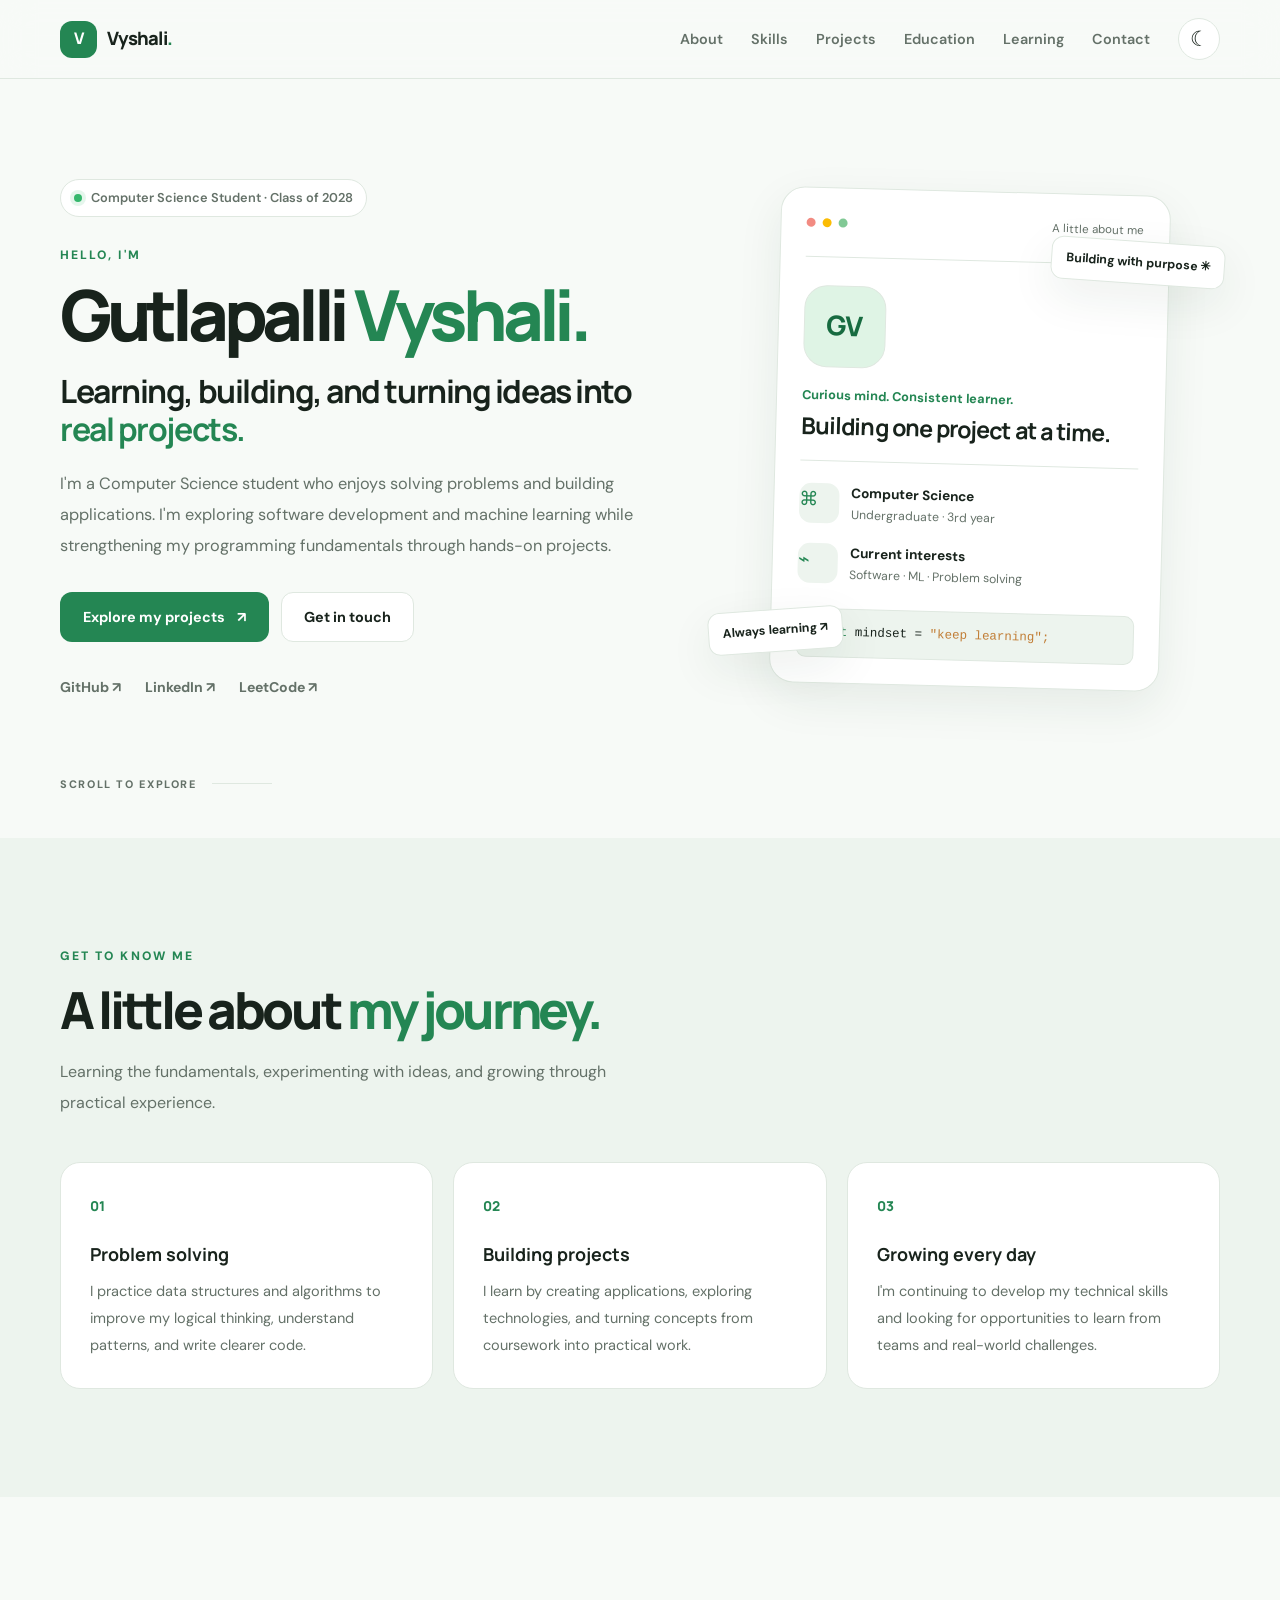
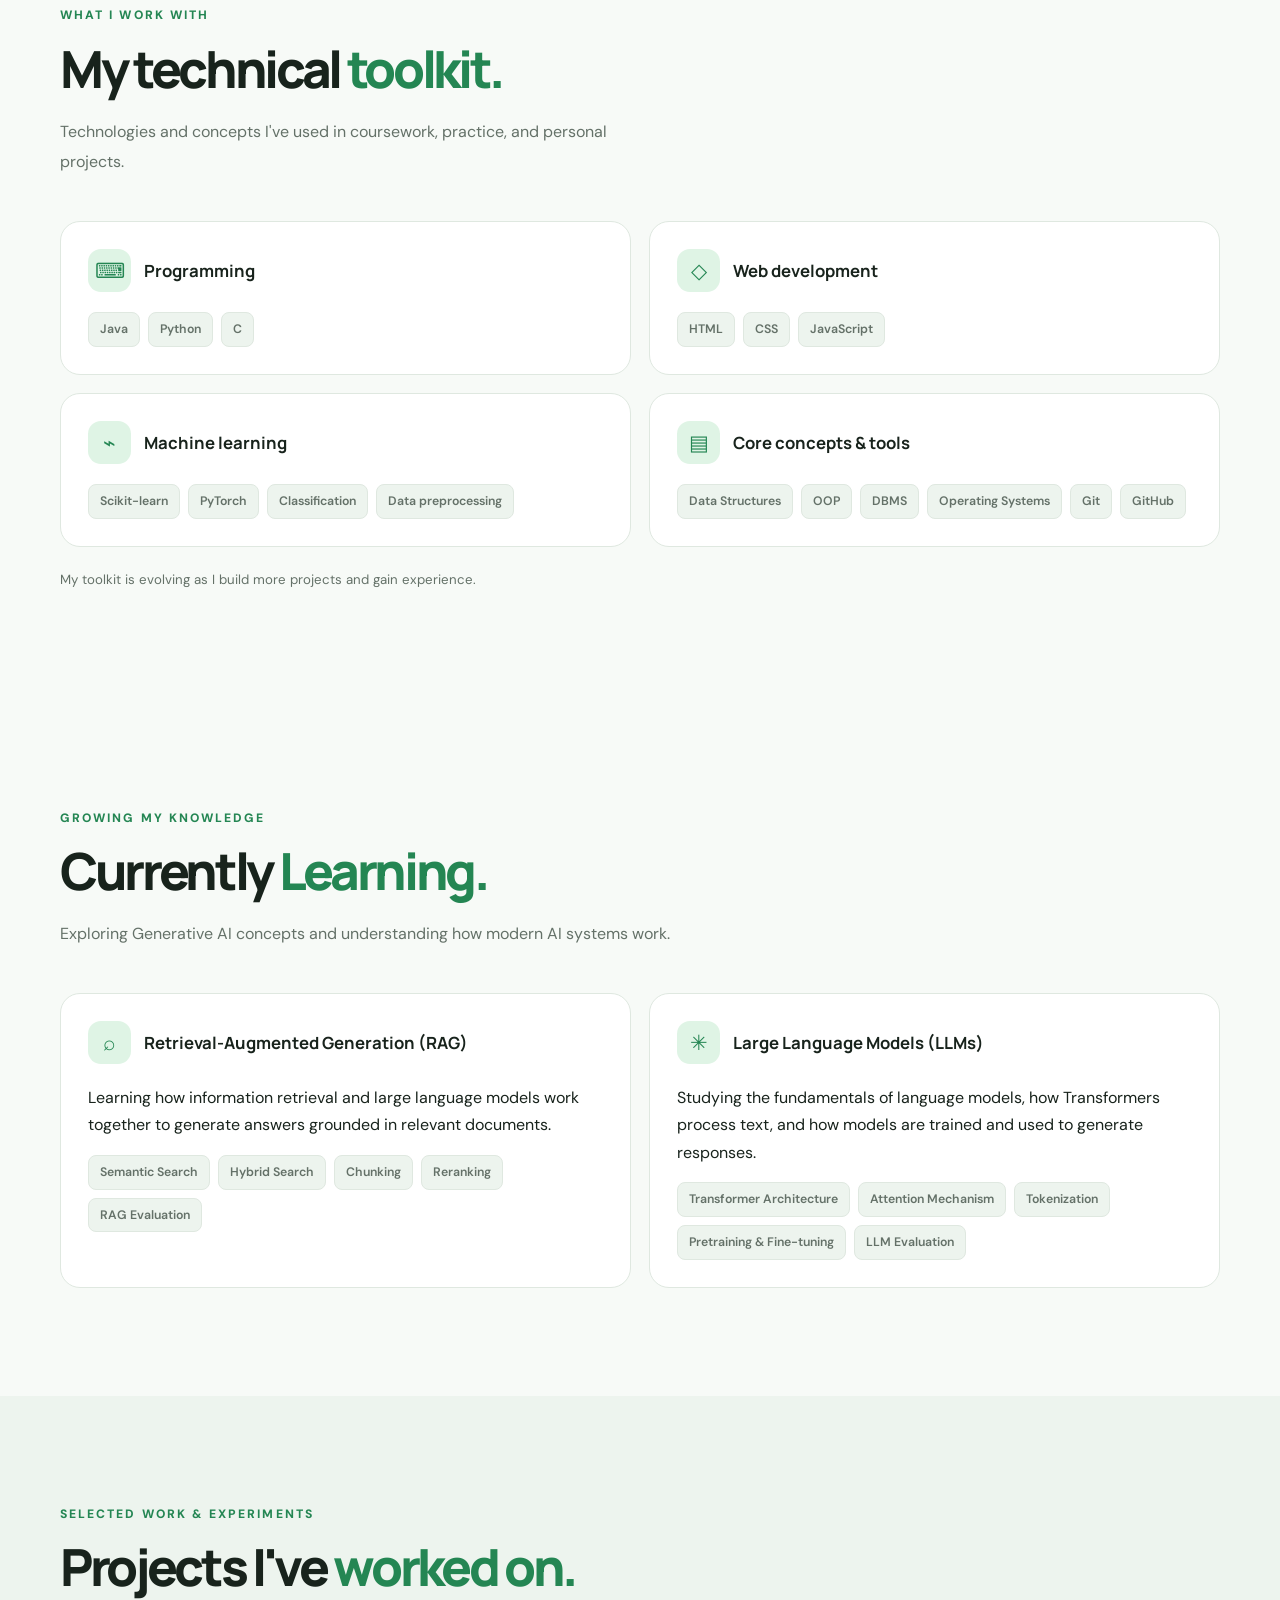
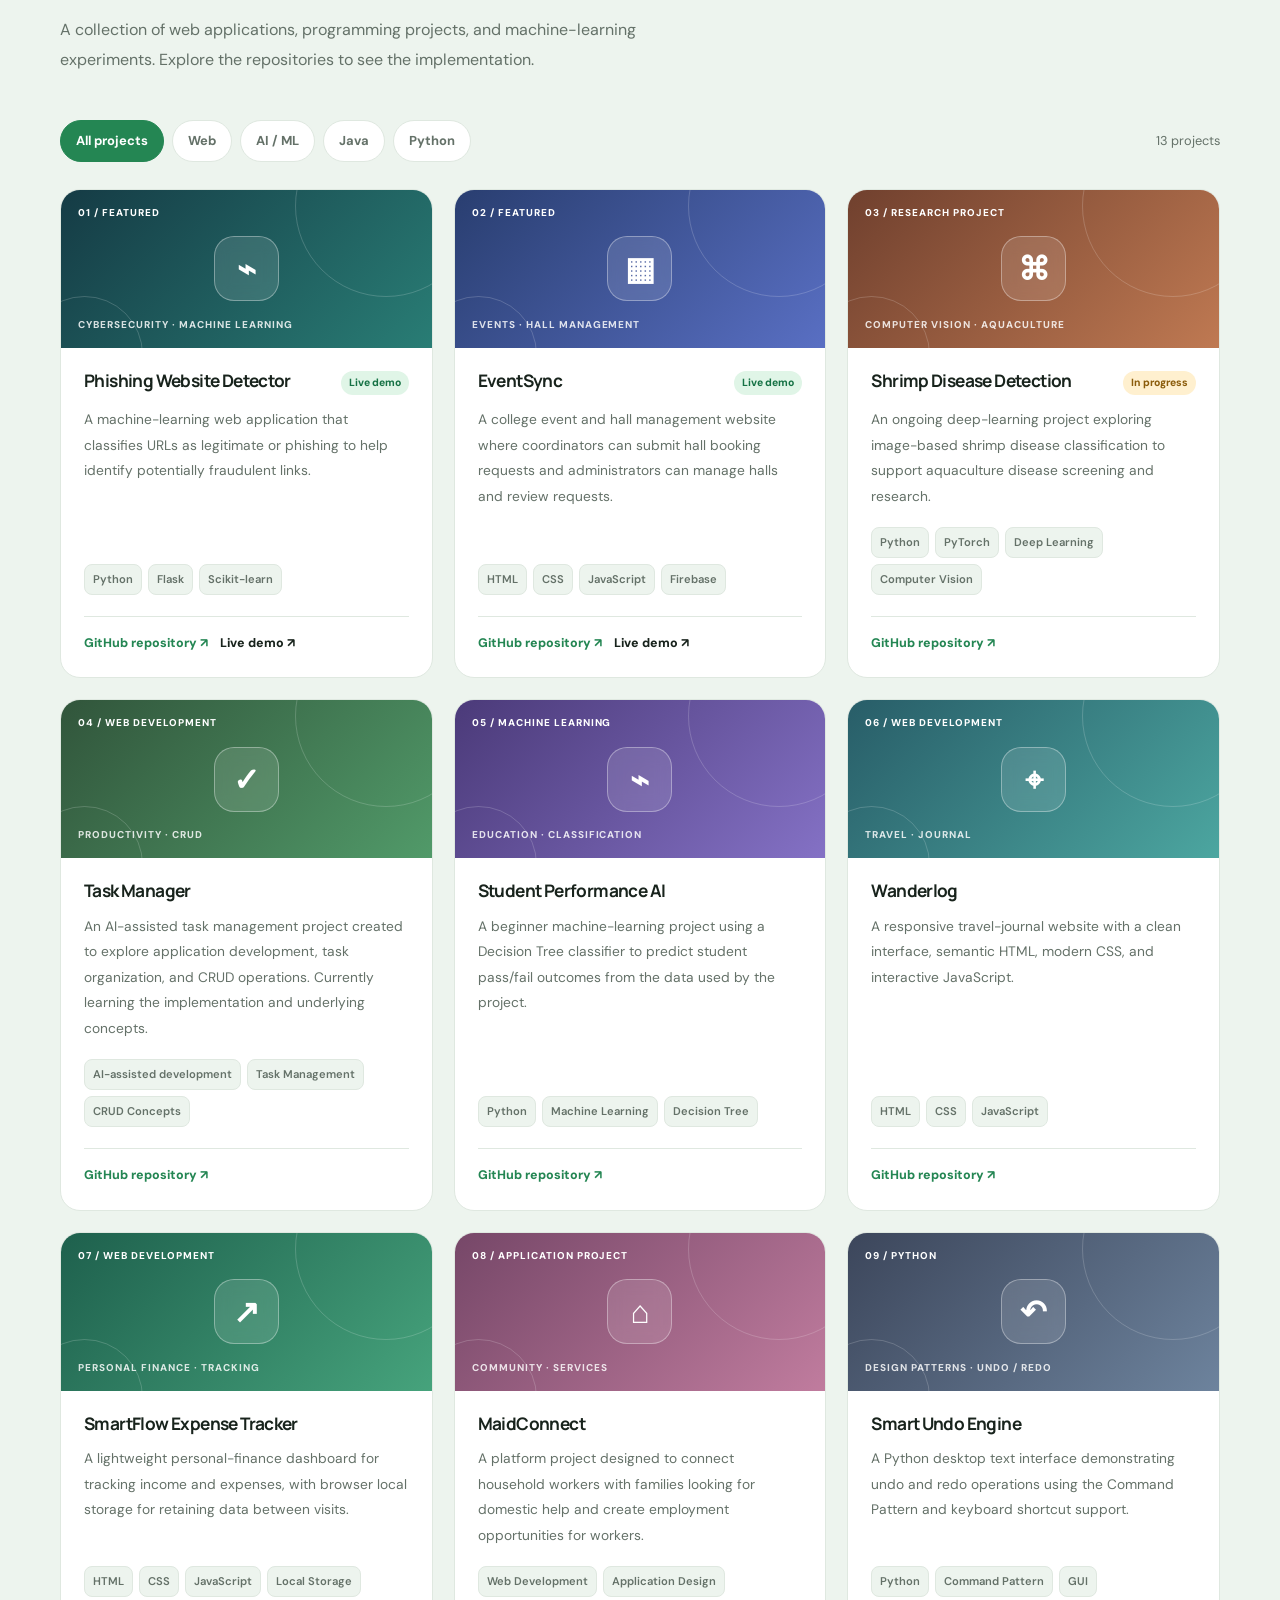
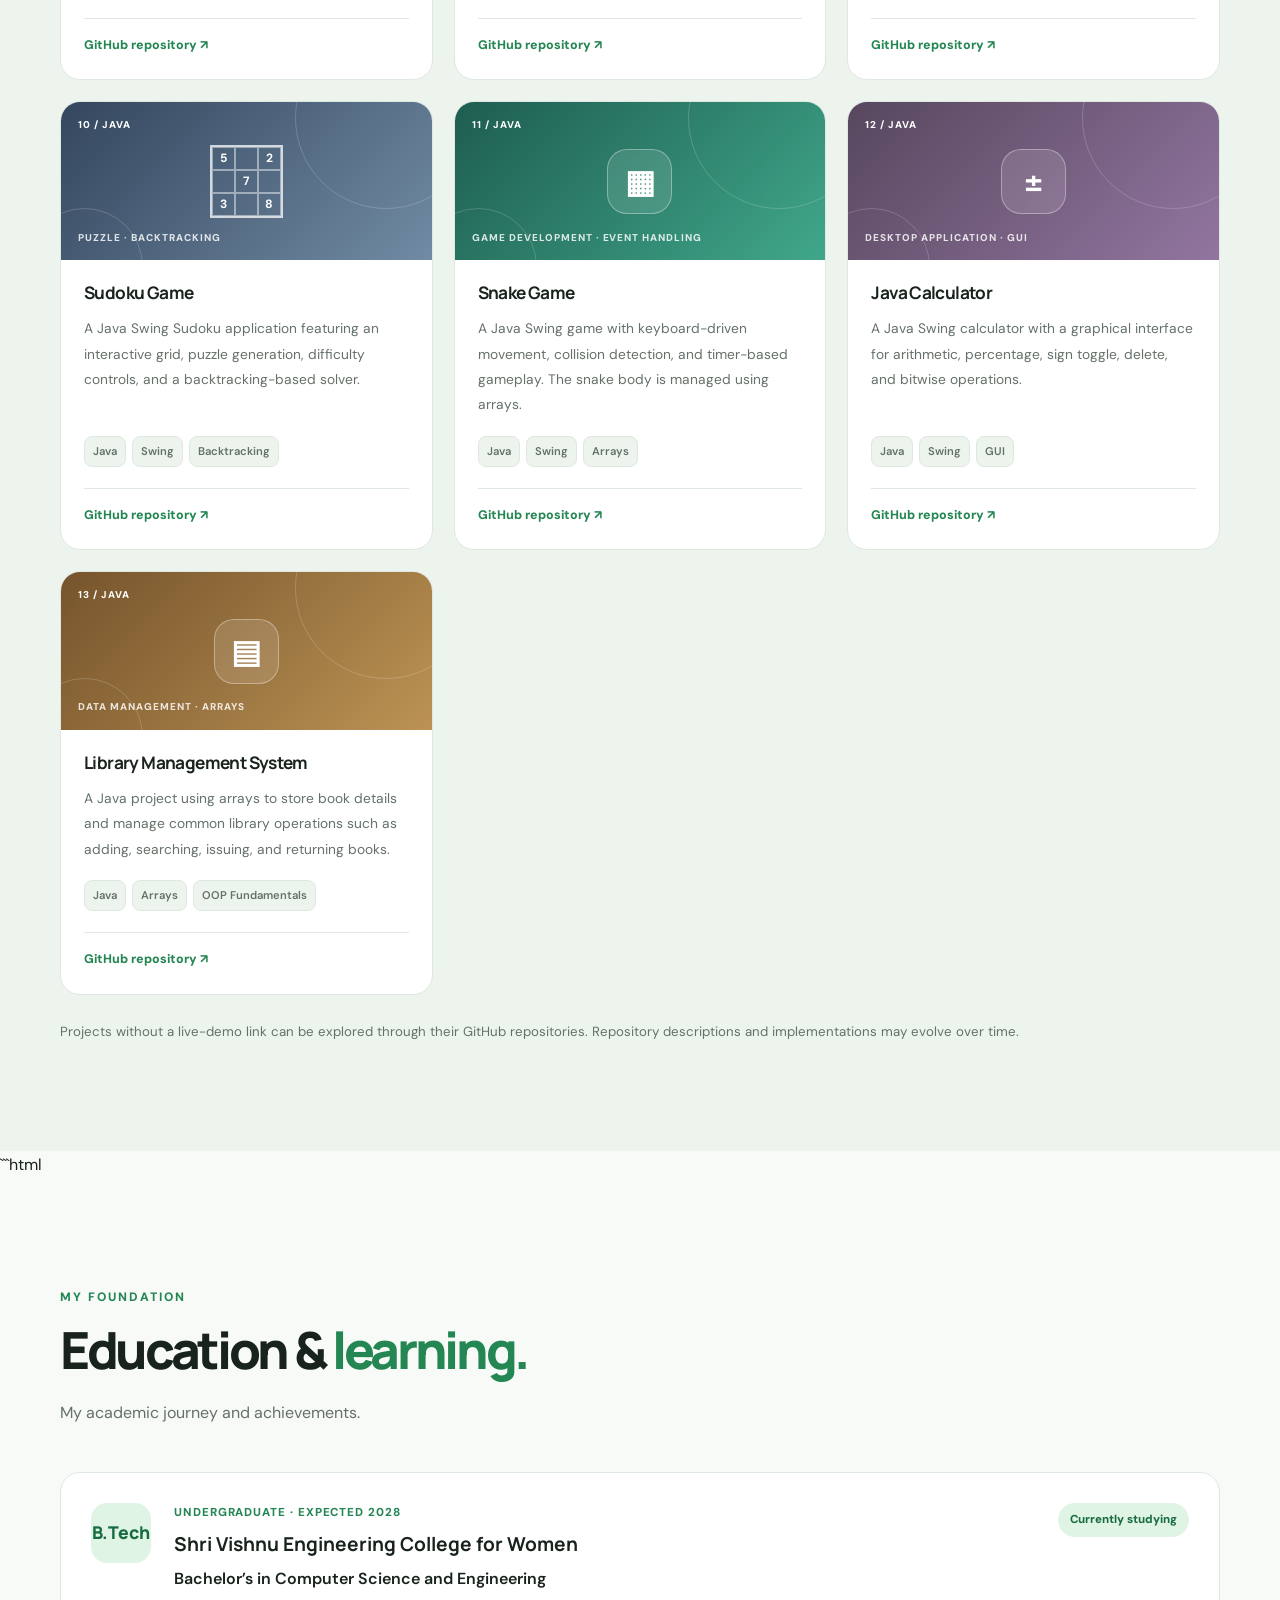
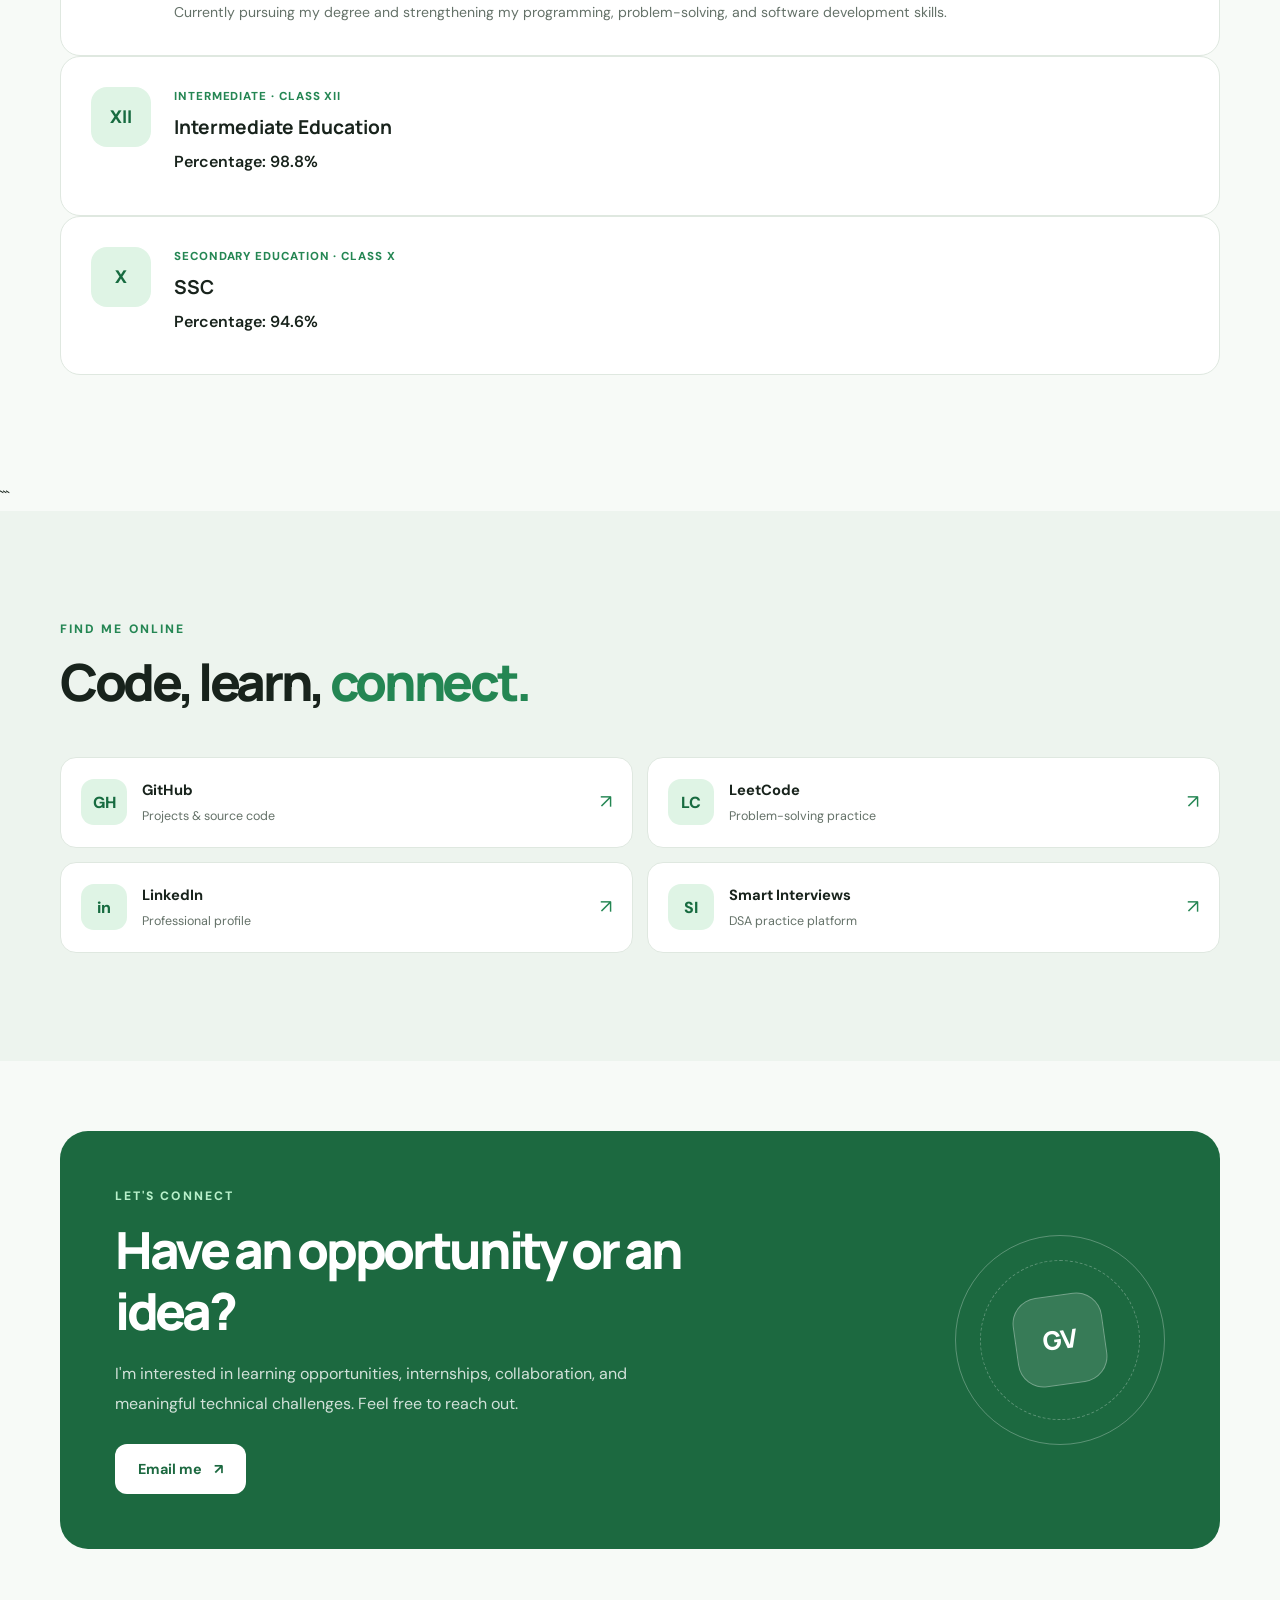
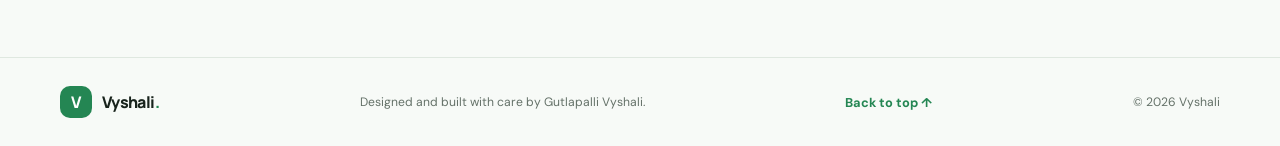
==== vyshali-portfolio/index.html @ 388693b5 "Add files via upload" ====
<!DOCTYPE html>
<html lang="en">
<head>
  <meta charset="UTF-8">
  <meta name="viewport" content="width=device-width, initial-scale=1.0">
  <meta name="theme-color" content="#f7faf7">
  <meta name="description" content="Portfolio of Gutlapalli Vyshali, a Computer Science student interested in software development, machine learning, and building useful applications.">
  <title>Gutlapalli Vyshali | Developer Portfolio</title>
  <link rel="preconnect" href="https://fonts.googleapis.com">
  <link rel="preconnect" href="https://fonts.gstatic.com" crossorigin>
  <link href="https://fonts.googleapis.com/css2?family=DM+Sans:wght@400;500;600;700&family=Manrope:wght@400;500;600;700;800&display=swap" rel="stylesheet">
  <link rel="stylesheet" href="style.css">
  <script src="script.js" defer></script>
</head>

<body>
  <a class="skip-link" href="#main">Skip to content</a>

  <header class="site-header">
    <nav class="navbar container" aria-label="Main navigation">
      <a class="brand" href="#home" aria-label="Vyshali home">
        <span class="brand-mark">V</span>
        <span>Vyshali<span class="brand-dot">.</span></span>
      </a>

      <button class="menu-toggle" id="menu-toggle"
        aria-label="Open navigation" aria-expanded="false"
        aria-controls="nav-links">
        <span></span><span></span><span></span>
      </button>

      <div class="nav-links" id="nav-links">
        <a href="#about">About</a>
        <a href="#skills">Skills</a>
        <a href="#projects">Projects</a>
        <a href="#education">Education</a>
        <a href="#learning">Learning</a>
        <a href="#contact">Contact</a>
        <button class="theme-toggle" id="theme-toggle"
          type="button" aria-label="Switch to dark theme"
          title="Toggle light and dark theme">
          <span id="theme-icon" aria-hidden="true">☾</span>
        </button>
      </div>
    </nav>
  </header>

  <main id="main">
    <!-- HERO -->
    <section class="hero section" id="home">
      <div class="container hero-grid">
        <div class="hero-content reveal">
          <div class="availability">
            <span class="status-dot"></span>
            Computer Science Student · Class of 2028
          </div>

          <p class="eyebrow">HELLO, I'M</p>
          <h1>Gutlapalli <span class="accent-text">Vyshali.</span></h1>

          <h2 class="hero-subtitle">
            Learning, building, and turning ideas into
            <span class="accent-text">real projects.</span>
          </h2>

          <p class="hero-description">
            I'm a Computer Science student who enjoys solving problems
            and building applications. I'm exploring software development
            and machine learning while strengthening my programming
            fundamentals through hands-on projects.
          </p>

          <div class="hero-actions">
            <a class="button button-primary" href="#projects">
              Explore my projects <span aria-hidden="true">↗</span>
            </a>
            <a class="button button-secondary" href="#contact">
              Get in touch
            </a>
          </div>

          <div class="social-links" aria-label="Professional profiles">
            <a href="https://github.com/Gutlapallivyshali"
              target="_blank" rel="noopener noreferrer">GitHub ↗</a>
            <a href="https://www.linkedin.com/in/gutlapalli-vyshali-5b50a8327/"
              target="_blank" rel="noopener noreferrer">LinkedIn ↗</a>
            <a href="https://leetcode.com/u/vyshali435/"
              target="_blank" rel="noopener noreferrer">LeetCode ↗</a>
          </div>
        </div>

        <div class="hero-visual reveal" aria-label="Developer introduction card">
          <div class="visual-glow"></div>
          <div class="profile-card">
            <div class="profile-card-top">
              <span class="window-dot dot-one"></span>
              <span class="window-dot dot-two"></span>
              <span class="window-dot dot-three"></span>
              <span class="card-label">A little about me</span>
            </div>

            <div class="avatar">GV</div>
            <p class="profile-greeting">Curious mind. Consistent learner.</p>
            <h3>Building one project at a time.</h3>
            <div class="profile-divider"></div>

            <div class="profile-fact">
              <span class="fact-icon">⌘</span>
              <div>
                <strong>Computer Science</strong>
                <span>Undergraduate · 3rd year</span>
              </div>
            </div>
            <div class="profile-fact">
              <span class="fact-icon">⌁</span>
              <div>
                <strong>Current interests</strong>
                <span>Software · ML · Problem solving</span>
              </div>
            </div>

            <div class="code-snippet">
              <span class="code-muted">const</span>
              <span class="code-variable"> mindset</span> =
              <span class="code-string">"keep learning";</span>
            </div>
          </div>
          <div class="floating-tag tag-top">Building with purpose ✳</div>
          <div class="floating-tag tag-bottom">Always learning ↗</div>
        </div>
      </div>

      <div class="container hero-bottom">
        <span>SCROLL TO EXPLORE</span>
        <span class="scroll-line"></span>
      </div>
    </section>

    <!-- ABOUT -->
    <section class="section section-soft" id="about">
      <div class="container">
        <div class="section-heading reveal">
          <p class="eyebrow">GET TO KNOW ME</p>
          <h2>A little about <span class="accent-text">my journey.</span></h2>
          <p>
            Learning the fundamentals, experimenting with ideas,
            and growing through practical experience.
          </p>
        </div>

        <div class="about-grid">
          <article class="about-card reveal">
            <span class="card-symbol">01</span>
            <h3>Problem solving</h3>
            <p>
              I practice data structures and algorithms to improve my
              logical thinking, understand patterns, and write clearer code.
            </p>
          </article>

          <article class="about-card reveal">
            <span class="card-symbol">02</span>
            <h3>Building projects</h3>
            <p>
              I learn by creating applications, exploring technologies,
              and turning concepts from coursework into practical work.
            </p>
          </article>

          <article class="about-card reveal">
            <span class="card-symbol">03</span>
            <h3>Growing every day</h3>
            <p>
              I'm continuing to develop my technical skills and looking
              for opportunities to learn from teams and real-world challenges.
            </p>
          </article>
        </div>
      </div>
    </section>

    <!-- SKILLS -->
    <section class="section" id="skills">
      <div class="container">
        <div class="section-heading reveal">
          <p class="eyebrow">WHAT I WORK WITH</p>
          <h2>My technical <span class="accent-text">toolkit.</span></h2>
          <p>
            Technologies and concepts I've used in coursework,
            practice, and personal projects.
          </p>
        </div>

        <div class="skills-layout">
          <article class="skill-group reveal">
            <div class="skill-heading">
              <span class="skill-icon">⌨</span>
              <h3>Programming</h3>
            </div>
            <div class="tag-list">
              <span>Java</span><span>Python</span><span>C</span>
              
            </div>
          </article>

          <article class="skill-group reveal">
            <div class="skill-heading">
              <span class="skill-icon">◇</span>
              <h3>Web development</h3>
            </div>
            <div class="tag-list">
              <span>HTML</span><span>CSS</span><span>JavaScript</span>
              
            </div>
          </article>

          <article class="skill-group reveal">
            <div class="skill-heading">
              <span class="skill-icon">⌁</span>
              <h3>Machine learning</h3>
            </div>
            <div class="tag-list">
              <span>Scikit-learn</span><span>PyTorch</span>
              <span>Classification</span><span>Data preprocessing</span>
            </div>
          </article>

          <article class="skill-group reveal">
            <div class="skill-heading">
              <span class="skill-icon">▤</span>
              <h3>Core concepts & tools</h3>
            </div>
            <div class="tag-list">
              <span>Data Structures</span><span>OOP</span><span>DBMS</span>
              <span>Operating Systems</span><span>Git</span><span>GitHub</span>
            </div>
          </article>
        </div>
        <p class="skills-note">
          My toolkit is evolving as I build more projects and gain experience.
        </p>
      </div>
    </section>
    
<!-- Currently Learning Section -->
<section id="learning" class="section">
  <div class="container">
    <div class="section-heading reveal">
      <p class="eyebrow">GROWING MY KNOWLEDGE</p>
      <h2>Currently <span class="accent-text">Learning.</span></h2>
      <p>
        Exploring Generative AI concepts and understanding
        how modern AI systems work.
      </p>
    </div>

    <div class="skills-layout">

      <!-- RAG -->
      <article class="skill-group reveal">
        <div class="skill-heading">
          <span class="skill-icon">⌕</span>
          <h3>Retrieval-Augmented Generation (RAG)</h3>
        </div>
        <p>
          Learning how information retrieval and large language
          models work together to generate answers grounded in
          relevant documents.
        </p>
        <div class="tag-list">
          <span>Semantic Search</span>
          <span>Hybrid Search</span>
          <span>Chunking</span>
          <span>Reranking</span>
          <span>RAG Evaluation</span>
        </div>
      </article>

      <!-- LLMs -->
      <article class="skill-group reveal">
        <div class="skill-heading">
          <span class="skill-icon">✳</span>
          <h3>Large Language Models (LLMs)</h3>
        </div>
        <p>
          Studying the fundamentals of language models, how
          Transformers process text, and how models are trained
          and used to generate responses.
        </p>
        <div class="tag-list">
          <span>Transformer Architecture</span>
          <span>Attention Mechanism</span>
          <span>Tokenization</span>
          <span>Pretraining & Fine-tuning</span>
          <span>LLM Evaluation</span>
        </div>
      </article>

    </div>
  </div>
</section>



    <!-- PROJECTS -->
    <section class="section section-soft" id="projects">
      <div class="container">
        <div class="section-heading reveal">
          <p class="eyebrow">SELECTED WORK & EXPERIMENTS</p>
          <h2>Projects I've <span class="accent-text">worked on.</span></h2>
          <p>
            A collection of web applications, programming projects,
            and machine-learning experiments. Explore the repositories
            to see the implementation.
          </p>
        </div>

        <div class="project-toolbar reveal">
          <div class="project-filters" role="group" aria-label="Filter projects">
            <button class="filter-button active" data-filter="all" aria-pressed="true">All projects</button>
            <button class="filter-button" data-filter="web" aria-pressed="false">Web</button>
            <button class="filter-button" data-filter="ml" aria-pressed="false">AI / ML</button>
            <button class="filter-button" data-filter="java" aria-pressed="false">Java</button>
            <button class="filter-button" data-filter="python" aria-pressed="false">Python</button>
          </div>
          <span class="project-count" id="project-count">13 projects</span>
        </div>

        <div class="projects-grid" id="projects-grid">

          <!-- 1. PHISHING DETECTOR -->
          <article class="project-card project-featured reveal" data-category="ml python web">
            <div class="project-visual visual-cyber">
              <span class="project-number">01 / FEATURED</span>
              <div class="visual-icon">⌁</div>
              <span class="visual-caption">CYBERSECURITY · MACHINE LEARNING</span>
            </div>
            <div class="project-body">
              <div class="project-title-row">
                <h3>Phishing Website Detector</h3>
                <span class="status status-complete">Live demo</span>
              </div>
              <p>
                A machine-learning web application that classifies URLs
                as legitimate or phishing to help identify potentially
                fraudulent links.
              </p>
              <div class="project-tags">
                <span>Python</span><span>Flask</span><span>Scikit-learn</span>
              </div>
              <div class="project-links">
                <a href="https://github.com/Gutlapallivyshali/phishing-website-detector"
                   target="_blank" rel="noopener noreferrer">GitHub repository ↗</a>
                <a class="demo-link" href="https://phishing-website-detector-13pm.onrender.com"
                   target="_blank" rel="noopener noreferrer">Live demo ↗</a>
              </div>
            </div>
          </article>

          <!-- 2. EVENTSYNC -->
          <article class="project-card project-featured reveal" data-category="web">
            <div class="project-visual visual-event">
              <span class="project-number">02 / FEATURED</span>
              <div class="visual-icon">▦</div>
              <span class="visual-caption">EVENTS · HALL MANAGEMENT</span>
            </div>
            <div class="project-body">
              <div class="project-title-row">
                <h3>EventSync</h3>
                <span class="status status-complete">Live demo</span>
              </div>
              <p>
                A college event and hall management website where
                coordinators can submit hall booking requests and
                administrators can manage halls and review requests.
              </p>
              <div class="project-tags">
                <span>HTML</span><span>CSS</span><span>JavaScript</span><span>Firebase</span>
              </div>
              <div class="project-links">
                <a href="https://github.com/Gutlapallivyshali/EventSync"
                   target="_blank" rel="noopener noreferrer">GitHub repository ↗</a>
                <a class="demo-link" href="https://gutlapallivyshali.github.io/EventSync/"
                   target="_blank" rel="noopener noreferrer">Live demo ↗</a>
              </div>
            </div>
          </article>

          <!-- 3. SHRIMP DISEASE -->
          <article class="project-card reveal" data-category="ml python">
            <div class="project-visual visual-shrimp">
              <span class="project-number">03 / RESEARCH PROJECT</span>
              <div class="visual-icon">⌘</div>
              <span class="visual-caption">COMPUTER VISION · AQUACULTURE</span>
            </div>
            <div class="project-body">
              <div class="project-title-row">
                <h3>Shrimp Disease Detection</h3>
                <span class="status status-progress">In progress</span>
              </div>
              <p>
                An ongoing deep-learning project exploring image-based
                shrimp disease classification to support aquaculture
                disease screening and research.
              </p>
              <div class="project-tags">
                <span>Python</span><span>PyTorch</span><span>Deep Learning</span><span>Computer Vision</span>
              </div>
              <div class="project-links">
                <a href="https://github.com/Gutlapallivyshali/shrimp-disease-detection"
                   target="_blank" rel="noopener noreferrer">GitHub repository ↗</a>
              </div>
            </div>
          </article>

          <!-- 4. TASK MANAGER -->
          <article class="project-card reveal" data-category="web">
            <div class="project-visual visual-task">
              <span class="project-number">04 / WEB DEVELOPMENT</span>
              <div class="visual-icon">✓</div>
              <span class="visual-caption">PRODUCTIVITY · CRUD</span>
            </div>
            <div class="project-body">
              <div class="project-title-row">
                <h3>Task Manager</h3>
              </div>
            
<p>
  An AI-assisted task management project created to explore
  application development, task organization, and CRUD operations.
  Currently learning the implementation and underlying concepts.
</p>

<div class="project-tags">
  <span>AI-assisted development</span>
  <span>Task Management</span>
  <span>CRUD Concepts</span>
</div>
              <div class="project-links">
                <a href="https://github.com/Gutlapallivyshali/task-manager"
                   target="_blank" rel="noopener noreferrer">GitHub repository ↗</a>
              </div>
            </div>
          </article>

          <!-- 5. STUDENT PERFORMANCE AI -->
          <article class="project-card reveal" data-category="ml python">
            <div class="project-visual visual-student">
              <span class="project-number">05 / MACHINE LEARNING</span>
              <div class="visual-icon">⌁</div>
              <span class="visual-caption">EDUCATION · CLASSIFICATION</span>
            </div>
            <div class="project-body">
              <div class="project-title-row">
                <h3>Student Performance AI</h3>
              </div>
              <p>
                A beginner machine-learning project using a Decision Tree
                classifier to predict student pass/fail outcomes from
                the data used by the project.
              </p>
              <div class="project-tags">
                <span>Python</span><span>Machine Learning</span><span>Decision Tree</span>
              </div>
              <div class="project-links">
                <a href="https://github.com/Gutlapallivyshali/Student-Performance-AI"
                   target="_blank" rel="noopener noreferrer">GitHub repository ↗</a>
              </div>
            </div>
          </article>

          <!-- 6. WANDERLOG -->
          <article class="project-card reveal" data-category="web">
            <div class="project-visual visual-travel">
              <span class="project-number">06 / WEB DEVELOPMENT</span>
              <div class="visual-icon">⌖</div>
              <span class="visual-caption">TRAVEL · JOURNAL</span>
            </div>
            <div class="project-body">
              <div class="project-title-row">
                <h3>Wanderlog</h3>
              </div>
              <p>
                A responsive travel-journal website with a clean interface,
                semantic HTML, modern CSS, and interactive JavaScript.
              </p>
              <div class="project-tags">
                <span>HTML</span><span>CSS</span><span>JavaScript</span>
              </div>
              <div class="project-links">
                <a href="https://github.com/Gutlapallivyshali/wanderlog"
                   target="_blank" rel="noopener noreferrer">GitHub repository ↗</a>
              </div>
            </div>
          </article>

          <!-- 7. SMARTFLOW -->
          <article class="project-card reveal" data-category="web">
            <div class="project-visual visual-finance">
              <span class="project-number">07 / WEB DEVELOPMENT</span>
              <div class="visual-icon">↗</div>
              <span class="visual-caption">PERSONAL FINANCE · TRACKING</span>
            </div>
            <div class="project-body">
              <div class="project-title-row">
                <h3>SmartFlow Expense Tracker</h3>
              </div>
              <p>
                A lightweight personal-finance dashboard for tracking
                income and expenses, with browser local storage for
                retaining data between visits.
              </p>
              <div class="project-tags">
                <span>HTML</span><span>CSS</span><span>JavaScript</span><span>Local Storage</span>
              </div>
              <div class="project-links">
                <a href="https://github.com/Gutlapallivyshali/SmartFlow-Expense-Tracker"
                   target="_blank" rel="noopener noreferrer">GitHub repository ↗</a>
              </div>
            </div>
          </article>

          <!-- 8. MAIDCONNECT -->
          <article class="project-card reveal" data-category="web">
            <div class="project-visual visual-maid">
              <span class="project-number">08 / APPLICATION PROJECT</span>
              <div class="visual-icon">⌂</div>
              <span class="visual-caption">COMMUNITY · SERVICES</span>
            </div>
            <div class="project-body">
              <div class="project-title-row">
                <h3>MaidConnect</h3>
              </div>
              <p>
                A platform project designed to connect household workers
                with families looking for domestic help and create
                employment opportunities for workers.
              </p>
              <div class="project-tags">
                <span>Web Development</span><span>Application Design</span>
              </div>
              <div class="project-links">
                <a href="https://github.com/Gutlapallivyshali/MaidConnect"
                   target="_blank" rel="noopener noreferrer">GitHub repository ↗</a>
              </div>
            </div>
          </article>

          <!-- 9. SMART UNDO ENGINE -->
          <article class="project-card reveal" data-category="python">
            <div class="project-visual visual-undo">
              <span class="project-number">09 / PYTHON</span>
              <div class="visual-icon">↶</div>
              <span class="visual-caption">DESIGN PATTERNS · UNDO / REDO</span>
            </div>
            <div class="project-body">
              <div class="project-title-row">
                <h3>Smart Undo Engine</h3>
              </div>
              <p>
                A Python desktop text interface demonstrating undo and
                redo operations using the Command Pattern and keyboard
                shortcut support.
              </p>
              <div class="project-tags">
                <span>Python</span><span>Command Pattern</span><span>GUI</span>
              </div>
              <div class="project-links">
                <a href="https://github.com/Gutlapallivyshali/Smart-Undo-Engine-Text-Interface"
                   target="_blank" rel="noopener noreferrer">GitHub repository ↗</a>
              </div>
            </div>
          </article>

          <!-- 10. SUDOKU -->
          <article class="project-card reveal" data-category="java">
            <div class="project-visual visual-sudoku">
              <span class="project-number">10 / JAVA</span>
              <div class="sudoku-mini" aria-hidden="true">
                <span>5</span><span></span><span>2</span>
                <span></span><span>7</span><span></span>
                <span>3</span><span></span><span>8</span>
              </div>
              <span class="visual-caption">PUZZLE · BACKTRACKING</span>
            </div>
            <div class="project-body">
              <div class="project-title-row">
                <h3>Sudoku Game</h3>
              </div>
              <p>
                A Java Swing Sudoku application featuring an interactive
                grid, puzzle generation, difficulty controls, and a
                backtracking-based solver.
              </p>
              <div class="project-tags">
                <span>Java</span><span>Swing</span><span>Backtracking</span>
              </div>
              <div class="project-links">
                <a href="https://github.com/Gutlapallivyshali/Sudoku-Game-Java-GUI"
                   target="_blank" rel="noopener noreferrer">GitHub repository ↗</a>
              </div>
            </div>
          </article>

          <!-- 11. SNAKE GAME -->
          <article class="project-card reveal" data-category="java">
            <div class="project-visual visual-snake">
              <span class="project-number">11 / JAVA</span>
              <div class="visual-icon">▦</div>
              <span class="visual-caption">GAME DEVELOPMENT · EVENT HANDLING</span>
            </div>
            <div class="project-body">
              <div class="project-title-row">
                <h3>Snake Game</h3>
              </div>
              <p>
                A Java Swing game with keyboard-driven movement,
                collision detection, and timer-based gameplay. The
                snake body is managed using arrays.
              </p>
              <div class="project-tags">
                <span>Java</span><span>Swing</span><span>Arrays</span>
              </div>
              <div class="project-links">
                <a href="https://github.com/Gutlapallivyshali/SankeGame"
                   target="_blank" rel="noopener noreferrer">GitHub repository ↗</a>
              </div>
            </div>
          </article>

          <!-- 12. CALCULATOR -->
          <article class="project-card reveal" data-category="java">
            <div class="project-visual visual-calculator">
              <span class="project-number">12 / JAVA</span>
              <div class="visual-icon">±</div>
              <span class="visual-caption">DESKTOP APPLICATION · GUI</span>
            </div>
            <div class="project-body">
              <div class="project-title-row">
                <h3>Java Calculator</h3>
              </div>
              <p>
                A Java Swing calculator with a graphical interface for
                arithmetic, percentage, sign toggle, delete, and bitwise
                operations.
              </p>
              <div class="project-tags">
                <span>Java</span><span>Swing</span><span>GUI</span>
              </div>
              <div class="project-links">
                <a href="https://github.com/Gutlapallivyshali/Calculator_Using_Java"
                   target="_blank" rel="noopener noreferrer">GitHub repository ↗</a>
              </div>
            </div>
          </article>

          <!-- 13. LIBRARY MANAGEMENT -->
          <article class="project-card reveal" data-category="java">
            <div class="project-visual visual-library">
              <span class="project-number">13 / JAVA</span>
              <div class="visual-icon">▤</div>
              <span class="visual-caption">DATA MANAGEMENT · ARRAYS</span>
            </div>
            <div class="project-body">
              <div class="project-title-row">
                <h3>Library Management System</h3>
              </div>
              <p>
                A Java project using arrays to store book details and
                manage common library operations such as adding,
                searching, issuing, and returning books.
              </p>
              <div class="project-tags">
                <span>Java</span><span>Arrays</span><span>OOP Fundamentals</span>
              </div>
              <div class="project-links">
                <a href="https://github.com/Gutlapallivyshali/LibraryManagementSystem_using-arrays"
                   target="_blank" rel="noopener noreferrer">GitHub repository ↗</a>
              </div>
            </div>
          </article>

        </div>

        <p class="projects-footnote">
          Projects without a live-demo link can be explored through their
          GitHub repositories. Repository descriptions and implementations
          may evolve over time.
        </p>
      </div>
    </section>

    <!-- EDUCATION -->
    ```html
<!-- EDUCATION -->
<section class="section" id="education">
  <div class="container">
    <div class="section-heading reveal">
      <p class="eyebrow">MY FOUNDATION</p>
      <h2>Education & <span class="accent-text">learning.</span></h2>
      <p>My academic journey and achievements.</p>
    </div>

    <!-- Undergraduate -->
    <article class="education-card reveal">
      <div class="education-mark">B.Tech</div>
      <div class="education-content">
        <p class="education-period">UNDERGRADUATE · EXPECTED 2028</p>
        <h3>Shri Vishnu Engineering College for Women</h3>
        <p class="education-degree">
          Bachelor’s in Computer Science and Engineering
        </p>
        <p class="education-note">
          Currently pursuing my degree and strengthening my
          programming, problem-solving, and software development skills.
        </p>
      </div>
      <span class="education-status">Currently studying</span>
    </article>

    <!-- Intermediate -->
    <article class="education-card reveal">
      <div class="education-mark">XII</div>
      <div class="education-content">
        <p class="education-period">INTERMEDIATE · CLASS XII</p>
        <h3>Intermediate Education</h3>
        <p class="education-degree">
          Percentage: 98.8%
        </p>
      </div>
    </article>

    <!-- SSC -->
    <article class="education-card reveal">
      <div class="education-mark">X</div>
      <div class="education-content">
        <p class="education-period">SECONDARY EDUCATION · CLASS X</p>
        <h3>SSC</h3>
        <p class="education-degree">
          Percentage: 94.6%
        </p>
      </div>
    </article>
  </div>
</section>
```
    <!-- PROFILES -->
    <section class="section section-soft" id="profiles">
      <div class="container">
        <div class="section-heading reveal">
          <p class="eyebrow">FIND ME ONLINE</p>
          <h2>Code, learn, <span class="accent-text">connect.</span></h2>
        </div>

        <div class="profiles-grid">
          <a class="profile-link-card reveal"
             href="https://github.com/Gutlapallivyshali"
             target="_blank" rel="noopener noreferrer">
            <span class="profile-link-icon">GH</span>
            <span><strong>GitHub</strong><small>Projects & source code</small></span>
            <span class="profile-arrow">↗</span>
          </a>

          <a class="profile-link-card reveal"
             href="https://leetcode.com/u/vyshali435/"
             target="_blank" rel="noopener noreferrer">
            <span class="profile-link-icon">LC</span>
            <span><strong>LeetCode</strong><small>Problem-solving practice</small></span>
            <span class="profile-arrow">↗</span>
          </a>

          <a class="profile-link-card reveal"
             href="https://www.linkedin.com/in/gutlapalli-vyshali-5b50a8327/"
             target="_blank" rel="noopener noreferrer">
            <span class="profile-link-icon">in</span>
            <span><strong>LinkedIn</strong><small>Professional profile</small></span>
            <span class="profile-arrow">↗</span>
          </a>

          <a class="profile-link-card reveal"
             href="https://smartinterviews.in/"
             target="_blank" rel="noopener noreferrer">
            <span class="profile-link-icon">SI</span>
            <span><strong>Smart Interviews</strong><small>DSA practice platform</small></span>
            <span class="profile-arrow">↗</span>
          </a>
        </div>
      </div>
    </section>

    <!-- CONTACT -->
    <section class="section contact-section" id="contact">
      <div class="container">
        <div class="contact-panel reveal">
          <div class="contact-content">
            <p class="eyebrow">LET'S CONNECT</p>
            <h2>Have an opportunity or an idea?</h2>
            <p>
              I'm interested in learning opportunities, internships,
              collaboration, and meaningful technical challenges.
              Feel free to reach out.
            </p>
            <a class="button button-light"
               href="mailto:gutlapallivyshali@gmail.com">
              Email me <span aria-hidden="true">↗</span>
            </a>
          </div>
          <div class="contact-decoration" aria-hidden="true">
            <span class="contact-orbit orbit-one"></span>
            <span class="contact-orbit orbit-two"></span>
            <span class="contact-center">GV</span>
          </div>
        </div>
      </div>
    </section>
  </main>

  <footer class="site-footer">
    <div class="container footer-content">
      <a class="brand footer-brand" href="#home">
        <span class="brand-mark">V</span>
        <span>Vyshali<span class="brand-dot">.</span></span>
      </a>
      <p>Designed and built with care by Gutlapalli Vyshali.</p>
      <a href="#home" class="back-to-top">Back to top ↑</a>
      <p class="copyright">© <span id="current-year"></span> Vyshali</p>
    </div>
  </footer>
</body>
</html>
---- vyshali-portfolio/style.css ----
/* ==============================
   VYSHALI PORTFOLIO — STYLES
   ============================== */

:root {
  color-scheme: light;
  --bg: #f7faf7;
  --surface: #ffffff;
  --surface-soft: #edf4ee;
  --text: #18231c;
  --muted: #647168;
  --border: #dfe8e0;
  --accent: #248653;
  --accent-dark: #176b40;
  --accent-light: #dff4e5;
  --header-bg: rgba(247, 250, 247, 0.88);
  --shadow: 0 16px 45px rgba(25, 60, 35, 0.08);
  --radius: 20px;
  --max-width: 1160px;
}

html[data-theme="dark"] {
  color-scheme: dark;
  --bg: #101713;
  --surface: #18221c;
  --surface-soft: #1e2b23;
  --text: #edf5ef;
  --muted: #a7b6aa;
  --border: #2b3b30;
  --accent: #65d994;
  --accent-dark: #8be7ab;
  --accent-light: #203d2b;
  --header-bg: rgba(16, 23, 19, 0.9);
  --shadow: 0 16px 45px rgba(0, 0, 0, 0.2);
}

* {
  box-sizing: border-box;
}

html {
  scroll-behavior: smooth;
  scroll-padding-top: 90px;
}

body {
  margin: 0;
  background: var(--bg);
  color: var(--text);
  font-family: "DM Sans", sans-serif;
  font-size: 16px;
  line-height: 1.7;
  transition: background 0.25s ease, color 0.25s ease;
}

body,
button,
a {
  -webkit-tap-highlight-color: transparent;
}

button,
input {
  font: inherit;
}

a {
  color: inherit;
  text-decoration: none;
}

button {
  color: inherit;
}

button:focus-visible,
a:focus-visible {
  outline: 3px solid var(--accent);
  outline-offset: 4px;
}

img {
  display: block;
  max-width: 100%;
}

.container {
  width: min(var(--max-width), calc(100% - 48px));
  margin-inline: auto;
}

.section {
  padding: 108px 0;
}

.section-soft {
  background: var(--surface-soft);
}

.skip-link {
  position: fixed;
  z-index: 2000;
  top: 10px;
  left: 10px;
  padding: 10px 15px;
  transform: translateY(-150%);
  background: var(--surface);
  color: var(--text);
  border: 1px solid var(--border);
  border-radius: 8px;
}

.skip-link:focus {
  transform: translateY(0);
}

.accent-text {
  color: var(--accent);
}

.eyebrow {
  margin: 0 0 12px;
  color: var(--accent);
  font-size: 0.76rem;
  font-weight: 800;
  letter-spacing: 0.17em;
}

h1,
h2,
h3,
p {
  margin-top: 0;
}

h1,
h2,
h3 {
  font-family: "Manrope", sans-serif;
  line-height: 1.2;
}

h1,
h2,
h3,
p {
  overflow-wrap: anywhere;
}

/* Navigation */

.site-header {
  position: sticky;
  z-index: 1000;
  top: 0;
  background: var(--header-bg);
  border-bottom: 1px solid var(--border);
  backdrop-filter: blur(16px);
  -webkit-backdrop-filter: blur(16px);
}

.navbar {
  min-height: 78px;
  display: flex;
  align-items: center;
  justify-content: space-between;
  gap: 28px;
}

.brand {
  display: inline-flex;
  align-items: center;
  gap: 10px;
  font-family: "Manrope", sans-serif;
  font-size: 1.15rem;
  font-weight: 800;
  letter-spacing: -0.04em;
}

.brand-mark {
  display: grid;
  width: 37px;
  height: 37px;
  place-items: center;
  background: var(--accent);
  color: #fff;
  border-radius: 12px;
  font-size: 1rem;
}

.brand-dot {
  color: var(--accent);
}

.nav-links {
  display: flex;
  align-items: center;
  gap: 28px;
}

.nav-links > a {
  color: var(--muted);
  font-size: 0.9rem;
  font-weight: 600;
  transition: color 0.2s ease;
}

.nav-links > a:hover {
  color: var(--accent);
}

.theme-toggle,
.menu-toggle {
  display: grid;
  place-items: center;
  background: var(--surface);
  border: 1px solid var(--border);
  cursor: pointer;
}

.theme-toggle {
  width: 42px;
  height: 42px;
  border-radius: 50%;
  font-size: 1.3rem;
}

.theme-toggle:hover {
  border-color: var(--accent);
}

.menu-toggle {
  display: none;
  width: 42px;
  height: 42px;
  gap: 4px;
  align-content: center;
  border-radius: 10px;
}

.menu-toggle span {
  display: block;
  width: 18px;
  height: 2px;
  margin-inline: auto;
  background: var(--text);
  border-radius: 2px;
}

/* Hero */

.hero {
  position: relative;
  overflow: hidden;
  padding-top: 100px;
  padding-bottom: 45px;
}

.hero-grid {
  display: grid;
  grid-template-columns: 1.08fr 0.92fr;
  align-items: center;
  gap: 72px;
}

.availability {
  display: inline-flex;
  align-items: center;
  gap: 9px;
  padding: 7px 13px;
  margin-bottom: 28px;
  color: var(--muted);
  background: var(--surface);
  border: 1px solid var(--border);
  border-radius: 30px;
  font-size: 0.8rem;
  font-weight: 600;
}

.status-dot {
  width: 8px;
  height: 8px;
  background: #35b76c;
  border-radius: 50%;
  box-shadow: 0 0 0 4px rgba(53, 183, 108, 0.13);
}

.hero h1 {
  margin-bottom: 20px;
  font-size: clamp(2.9rem, 5.5vw, 5rem);
  font-weight: 800;
  letter-spacing: -0.075em;
  line-height: 1.06;
}

.hero-subtitle {
  max-width: 600px;
  margin-bottom: 20px;
  font-size: clamp(1.3rem, 2.5vw, 2rem);
  font-weight: 700;
  letter-spacing: -0.045em;
}

.hero-description {
  max-width: 590px;
  margin-bottom: 30px;
  color: var(--muted);
  font-size: 1.02rem;
  line-height: 1.9;
}

.hero-actions {
  display: flex;
  flex-wrap: wrap;
  gap: 12px;
}

.button {
  display: inline-flex;
  align-items: center;
  justify-content: center;
  gap: 12px;
  min-height: 50px;
  padding: 0 22px;
  border: 1px solid transparent;
  border-radius: 12px;
  font-size: 0.9rem;
  font-weight: 700;
  transition: transform 0.2s ease, background 0.2s ease,
    border-color 0.2s ease;
}

.button:hover {
  transform: translateY(-3px);
}

.button-primary {
  color: #fff;
  background: var(--accent);
}

.button-primary:hover {
  background: var(--accent-dark);
}

.button-secondary {
  color: var(--text);
  background: var(--surface);
  border-color: var(--border);
}

.button-secondary:hover {
  border-color: var(--accent);
}

.social-links {
  display: flex;
  flex-wrap: wrap;
  gap: 24px;
  margin-top: 34px;
}

.social-links a {
  color: var(--muted);
  font-size: 0.88rem;
  font-weight: 700;
}

.social-links a:hover {
  color: var(--accent);
}

.hero-visual {
  position: relative;
  display: grid;
  min-height: 440px;
  place-items: center;
}

.visual-glow {
  position: absolute;
  width: 320px;
  height: 320px;
  background: radial-gradient(
    circle,
    rgba(72, 181, 110, 0.22),
    transparent 70%
  );
  border-radius: 50%;
}

.profile-card {
  position: relative;
  z-index: 1;
  width: min(100%, 390px);
  padding: 25px;
  background: var(--surface);
  border: 1px solid var(--border);
  border-radius: 24px;
  box-shadow: var(--shadow);
  transform: rotate(1.5deg);
}

.profile-card-top {
  display: flex;
  align-items: center;
  gap: 7px;
  padding-bottom: 23px;
  border-bottom: 1px solid var(--border);
}

.window-dot {
  width: 9px;
  height: 9px;
  border-radius: 50%;
}

.dot-one { background: #f28b82; }
.dot-two { background: #fbbc04; }
.dot-three { background: #81c995; }

.card-label {
  margin-left: auto;
  color: var(--muted);
  font-size: 0.72rem;
}

.avatar {
  display: grid;
  width: 82px;
  height: 82px;
  margin: 28px 0 17px;
  place-items: center;
  background: var(--accent-light);
  color: var(--accent-dark);
  border: 1px solid var(--border);
  border-radius: 23px;
  font-family: "Manrope", sans-serif;
  font-size: 1.7rem;
  font-weight: 800;
}

.profile-greeting {
  margin-bottom: 7px;
  color: var(--accent);
  font-size: 0.8rem;
  font-weight: 700;
}

.profile-card h3 {
  margin-bottom: 20px;
  font-size: 1.45rem;
  letter-spacing: -0.04em;
}

.profile-divider {
  height: 1px;
  margin-bottom: 20px;
  background: var(--border);
}

.profile-fact {
  display: flex;
  align-items: center;
  gap: 12px;
  margin-bottom: 16px;
}

.fact-icon {
  display: grid;
  flex: 0 0 40px;
  height: 40px;
  place-items: center;
  background: var(--surface-soft);
  border-radius: 12px;
  color: var(--accent);
  font-size: 1.2rem;
}

.profile-fact strong,
.profile-fact span {
  display: block;
}

.profile-fact strong {
  font-size: 0.85rem;
}

.profile-fact div span {
  color: var(--muted);
  font-size: 0.76rem;
}

.code-snippet {
  padding: 13px;
  margin-top: 23px;
  background: var(--surface-soft);
  border: 1px solid var(--border);
  border-radius: 10px;
  font-family: monospace;
  font-size: 0.78rem;
}

.code-muted { color: var(--accent); }
.code-variable { color: var(--text); }
.code-string { color: #c17d35; }

.floating-tag {
  position: absolute;
  z-index: 2;
  padding: 10px 14px;
  color: var(--text);
  background: var(--surface);
  border: 1px solid var(--border);
  border-radius: 12px;
  box-shadow: var(--shadow);
  font-size: 0.77rem;
  font-weight: 700;
}

.tag-top {
  top: 50px;
  right: -5px;
  transform: rotate(4deg);
}

.tag-bottom {
  bottom: 35px;
  left: -12px;
  transform: rotate(-4deg);
}

.hero-bottom {
  display: flex;
  align-items: center;
  gap: 15px;
  margin-top: 75px;
  color: var(--muted);
  font-size: 0.68rem;
  font-weight: 800;
  letter-spacing: 0.15em;
}

.scroll-line {
  width: 60px;
  height: 1px;
  background: var(--border);
}

/* Section headings */

.section-heading {
  max-width: 690px;
  margin-bottom: 44px;
}

.section-heading h2 {
  margin-bottom: 17px;
  font-size: clamp(2rem, 4vw, 3.2rem);
  font-weight: 800;
  letter-spacing: -0.065em;
}

.section-heading > p:last-child {
  max-width: 610px;
  margin-bottom: 0;
  color: var(--muted);
  line-height: 1.9;
}

/* About */

.about-grid {
  display: grid;
  grid-template-columns: repeat(3, minmax(0, 1fr));
  gap: 20px;
}

.about-card {
  padding: 29px;
  background: var(--surface);
  border: 1px solid var(--border);
  border-radius: var(--radius);
  transition: transform 0.25s ease, box-shadow 0.25s ease;
}

.about-card:hover {
  transform: translateY(-5px);
  box-shadow: var(--shadow);
}

.card-symbol {
  display: inline-block;
  margin-bottom: 26px;
  color: var(--accent);
  font-family: "Manrope", sans-serif;
  font-size: 0.85rem;
  font-weight: 800;
}

.about-card h3 {
  margin-bottom: 13px;
  font-size: 1.12rem;
}

.about-card p {
  margin-bottom: 0;
  color: var(--muted);
  font-size: 0.91rem;
  line-height: 1.85;
}

/* Skills */

.skills-layout {
  display: grid;
  grid-template-columns: repeat(2, minmax(0, 1fr));
  gap: 18px;
}

.skill-group {
  padding: 27px;
  background: var(--surface);
  border: 1px solid var(--border);
  border-radius: var(--radius);
}

.skill-heading {
  display: flex;
  align-items: center;
  gap: 13px;
  margin-bottom: 20px;
}

.skill-heading h3 {
  margin: 0;
  font-size: 1.05rem;
}

.skill-icon {
  display: grid;
  width: 43px;
  height: 43px;
  place-items: center;
  color: var(--accent);
  background: var(--accent-light);
  border-radius: 13px;
  font-size: 1.3rem;
}

.tag-list,
.project-tags {
  display: flex;
  flex-wrap: wrap;
  gap: 8px;
}

.tag-list span,
.project-tags span {
  padding: 6px 11px;
  color: var(--muted);
  background: var(--surface-soft);
  border: 1px solid var(--border);
  border-radius: 8px;
  font-size: 0.77rem;
  font-weight: 600;
}

.skills-note {
  margin: 22px 0 0;
  color: var(--muted);
  font-size: 0.83rem;
}

/* Projects */

.project-toolbar {
  display: flex;
  align-items: center;
  justify-content: space-between;
  gap: 18px;
  margin-bottom: 27px;
}

.project-filters {
  display: flex;
  flex-wrap: wrap;
  gap: 8px;
}

.filter-button {
  padding: 9px 15px;
  background: var(--surface);
  border: 1px solid var(--border);
  border-radius: 30px;
  color: var(--muted);
  cursor: pointer;
  font-size: 0.81rem;
  font-weight: 700;
  transition: all 0.2s ease;
}

.filter-button:hover,
.filter-button.active {
  color: #fff;
  background: var(--accent);
  border-color: var(--accent);
}

.project-count {
  flex-shrink: 0;
  color: var(--muted);
  font-size: 0.8rem;
}

.projects-grid {
  display: grid;
  grid-template-columns: repeat(3, minmax(0, 1fr));
  align-items: stretch;
  gap: 21px;
}

.project-card {
  min-width: 0;
  display: flex;
  flex-direction: column;
  overflow: hidden;
  background: var(--surface);
  border: 1px solid var(--border);
  border-radius: var(--radius);
  transition: transform 0.25s ease, box-shadow 0.25s ease,
    border-color 0.25s ease;
}

.project-card:hover {
  transform: translateY(-5px);
  border-color: var(--accent);
  box-shadow: var(--shadow);
}

.project-card[hidden] {
  display: none !important;
}

.project-visual {
  position: relative;
  display: flex;
  min-height: 158px;
  flex-direction: column;
  align-items: center;
  justify-content: center;
  overflow: hidden;
  gap: 12px;
  color: #fff;
}

.project-visual::before,
.project-visual::after {
  position: absolute;
  content: "";
  border: 1px solid rgba(255, 255, 255, 0.18);
  border-radius: 50%;
}

.project-visual::before {
  width: 180px;
  height: 180px;
  right: -45px;
  top: -75px;
}

.project-visual::after {
  width: 115px;
  height: 115px;
  left: -35px;
  bottom: -65px;
}

.project-number,
.visual-caption {
  position: absolute;
  z-index: 1;
  left: 17px;
  font-size: 0.62rem;
  font-weight: 800;
  letter-spacing: 0.1em;
}

.project-number {
  top: 15px;
}

.visual-caption {
  right: 17px;
  bottom: 14px;
  left: 17px;
  opacity: 0.83;
}

.visual-icon {
  position: relative;
  z-index: 1;
  display: grid;
  width: 65px;
  height: 65px;
  place-items: center;
  border: 1px solid rgba(255, 255, 255, 0.35);
  background: rgba(255, 255, 255, 0.12);
  border-radius: 20px;
  font-family: "Manrope", sans-serif;
  font-size: 2rem;
  font-weight: 800;
  backdrop-filter: blur(8px);
}

.visual-cyber { background: linear-gradient(135deg, #153b45, #297d75); }
.visual-event { background: linear-gradient(135deg, #293e70, #596fc3); }
.visual-shrimp { background: linear-gradient(135deg, #70402e, #bf7952); }
.visual-task { background: linear-gradient(135deg, #31553b, #519a69); }
.visual-student { background: linear-gradient(135deg, #4b3a79, #8471c5); }
.visual-travel { background: linear-gradient(135deg, #285d68, #4ca6a0); }
.visual-finance { background: linear-gradient(135deg, #1e604d, #46a37c); }
.visual-maid { background: linear-gradient(135deg, #764768, #c07c9e); }
.visual-undo { background: linear-gradient(135deg, #3c465b, #6d839d); }
.visual-sudoku { background: linear-gradient(135deg, #33465d, #718ba4); }
.visual-snake { background: linear-gradient(135deg, #1e5d50, #40a78a); }
.visual-calculator { background: linear-gradient(135deg, #57475e, #9275a0); }
.visual-library { background: linear-gradient(135deg, #76542c, #bc9354); }

.sudoku-mini {
  position: relative;
  z-index: 1;
  display: grid;
  grid-template-columns: repeat(3, 23px);
  border: 2px solid rgba(255, 255, 255, 0.75);
}

.sudoku-mini span {
  display: grid;
  width: 23px;
  height: 23px;
  place-items: center;
  border: 1px solid rgba(255, 255, 255, 0.45);
  font-size: 0.75rem;
  font-weight: 700;
}

.project-body {
  display: flex;
  flex: 1;
  flex-direction: column;
  padding: 23px;
}

.project-title-row {
  display: flex;
  align-items: flex-start;
  justify-content: space-between;
  gap: 10px;
  margin-bottom: 12px;
}

.project-title-row h3 {
  margin: 0;
  font-size: 1.08rem;
  letter-spacing: -0.035em;
}

.status {
  flex-shrink: 0;
  padding: 4px 8px;
  border-radius: 20px;
  font-size: 0.65rem;
  font-weight: 800;
  line-height: 1.6;
}

.status-complete {
  color: #167245;
  background: #e0f5e7;
}

.status-progress {
  color: #8b5c0b;
  background: #fff0cf;
}

.project-body > p {
  margin-bottom: 18px;
  color: var(--muted);
  font-size: 0.86rem;
  line-height: 1.85;
}

.project-tags {
  margin-top: auto;
  margin-bottom: 21px;
  gap: 6px;
}

.project-tags span {
  padding: 5px 8px;
  font-size: 0.7rem;
}

.project-links {
  display: flex;
  flex-wrap: wrap;
  gap: 12px;
  padding-top: 16px;
  border-top: 1px solid var(--border);
}

.project-links a {
  color: var(--accent);
  font-size: 0.78rem;
  font-weight: 800;
}

.project-links a:hover {
  text-decoration: underline;
  text-underline-offset: 4px;
}

.project-links .demo-link {
  color: var(--text);
}

.projects-footnote {
  margin: 25px 0 0;
  color: var(--muted);
  font-size: 0.83rem;
  line-height: 1.8;
}

/* Education */

.education-card {
  display: flex;
  align-items: flex-start;
  gap: 23px;
  padding: 30px;
  background: var(--surface);
  border: 1px solid var(--border);
  border-radius: var(--radius);
}

.education-mark {
  display: grid;
  flex: 0 0 60px;
  height: 60px;
  place-items: center;
  background: var(--accent-light);
  color: var(--accent-dark);
  border-radius: 16px;
  font-family: "Manrope", sans-serif;
  font-size: 1.1rem;
  font-weight: 800;
}

.education-content {
  flex: 1;
}

.education-period {
  margin-bottom: 10px;
  color: var(--accent);
  font-size: 0.72rem;
  font-weight: 800;
  letter-spacing: 0.08em;
}

.education-content h3 {
  margin-bottom: 9px;
  font-size: 1.2rem;
}

.education-degree {
  margin-bottom: 9px;
  font-weight: 600;
}

.education-note {
  margin-bottom: 0;
  color: var(--muted);
  font-size: 0.88rem;
}

.education-status {
  flex-shrink: 0;
  padding: 7px 12px;
  color: var(--accent-dark);
  background: var(--accent-light);
  border-radius: 30px;
  font-size: 0.72rem;
  font-weight: 800;
}

/* Profiles */

.profiles-grid {
  display: grid;
  grid-template-columns: repeat(2, minmax(0, 1fr));
  gap: 14px;
}

.profile-link-card {
  display: flex;
  align-items: center;
  gap: 15px;
  padding: 20px;
  background: var(--surface);
  border: 1px solid var(--border);
  border-radius: 16px;
  transition: transform 0.2s ease, border-color 0.2s ease;
}

.profile-link-card:hover {
  transform: translateY(-3px);
  border-color: var(--accent);
}

.profile-link-icon {
  display: grid;
  flex: 0 0 46px;
  height: 46px;
  place-items: center;
  background: var(--accent-light);
  color: var(--accent-dark);
  border-radius: 13px;
  font-weight: 800;
}

.profile-link-card strong,
.profile-link-card small {
  display: block;
}

.profile-link-card strong {
  font-size: 0.92rem;
}

.profile-link-card small {
  margin-top: 3px;
  color: var(--muted);
  font-size: 0.78rem;
}

.profile-arrow {
  margin-left: auto;
  color: var(--accent);
  font-size: 1.2rem;
}

/* Contact */

.contact-section {
  padding-top: 70px;
}

.contact-panel {
  position: relative;
  display: flex;
  min-height: 330px;
  align-items: center;
  justify-content: space-between;
  gap: 35px;
  overflow: hidden;
  padding: 55px;
  color: #fff;
  background: #1c6940;
  border-radius: 28px;
}

.contact-content {
  position: relative;
  z-index: 2;
  max-width: 650px;
}

.contact-content .eyebrow {
  color: #b8f0ca;
}

.contact-content h2 {
  margin-bottom: 17px;
  font-size: clamp(2rem, 4vw, 3.2rem);
  font-weight: 800;
  letter-spacing: -0.065em;
}

.contact-content > p:not(.eyebrow) {
  max-width: 570px;
  margin-bottom: 25px;
  color: rgba(255, 255, 255, 0.8);
  line-height: 1.9;
}

.button-light {
  color: #1c6940;
  background: #fff;
}

.button-light:hover {
  background: #e7f8ec;
}

.contact-decoration {
  position: relative;
  flex: 0 0 210px;
  height: 210px;
}

.contact-orbit {
  position: absolute;
  inset: 0;
  border: 1px solid rgba(255, 255, 255, 0.28);
  border-radius: 50%;
}

.orbit-two {
  inset: 25px;
  border-style: dashed;
}

.contact-center {
  position: absolute;
  top: 50%;
  left: 50%;
  display: grid;
  width: 90px;
  height: 90px;
  place-items: center;
  background: rgba(255, 255, 255, 0.12);
  border: 1px solid rgba(255, 255, 255, 0.3);
  border-radius: 26px;
  font-family: "Manrope", sans-serif;
  font-size: 1.6rem;
  font-weight: 800;
  transform: translate(-50%, -50%) rotate(-8deg);
}

/* Footer */

.site-footer {
  padding: 28px 0;
  border-top: 1px solid var(--border);
}

.footer-content {
  display: flex;
  align-items: center;
  justify-content: space-between;
  flex-wrap: wrap;
  gap: 18px;
}

.footer-brand {
  font-size: 1rem;
}

.footer-brand .brand-mark {
  width: 32px;
  height: 32px;
  border-radius: 10px;
}

.footer-content p {
  margin: 0;
  color: var(--muted);
  font-size: 0.76rem;
}

.back-to-top {
  color: var(--accent);
  font-size: 0.8rem;
  font-weight: 700;
}

/* Scroll reveal */

.reveal {
  opacity: 0;
  transform: translateY(18px);
  transition: opacity 0.6s ease, transform 0.6s ease;
}

.reveal.is-visible {
  opacity: 1;
  transform: translateY(0);
}

@media (prefers-reduced-motion: reduce) {
  html {
    scroll-behavior: auto;
  }

  *,
  *::before,
  *::after {
    animation-duration: 0.01ms !important;
    animation-iteration-count: 1 !important;
    transition-duration: 0.01ms !important;
  }

  .reveal {
    opacity: 1;
    transform: none;
  }
}

/* Responsive tablet */

@media (max-width: 1000px) {
  .hero-grid {
    gap: 35px;
  }

  .projects-grid {
    grid-template-columns: repeat(2, minmax(0, 1fr));
  }

  .contact-panel {
    padding: 42px;
  }

  .contact-decoration {
    flex-basis: 155px;
    height: 155px;
  }
}

/* Responsive mobile navigation */

@media (max-width: 760px) {
  .container {
    width: min(100% - 34px, var(--max-width));
  }

  .section {
    padding: 78px 0;
  }

  .navbar {
    min-height: 70px;
  }

  .menu-toggle {
    display: grid;
  }

  .nav-links {
    position: absolute;
    top: calc(100% + 1px);
    right: 0;
    left: 0;
    display: none;
    align-items: stretch;
    flex-direction: column;
    gap: 0;
    padding: 12px 20px 20px;
    background: var(--bg);
    border-bottom: 1px solid var(--border);
    box-shadow: var(--shadow);
  }

  .nav-links.open {
    display: flex;
  }

  .nav-links > a {
    padding: 12px 0;
    border-bottom: 1px solid var(--border);
  }

  .theme-toggle {
    margin-top: 14px;
  }

  .hero {
    padding-top: 65px;
  }

  .hero-grid {
    grid-template-columns: 1fr;
  }

  .hero-content {
    max-width: 650px;
  }

  .hero h1 {
    font-size: clamp(2.8rem, 11vw, 4.4rem);
  }

  .hero-visual {
    min-height: 400px;
    margin-top: 10px;
  }

  .hero-bottom {
    margin-top: 40px;
  }

  .about-grid {
    grid-template-columns: 1fr;
  }

  .about-card {
    padding: 24px;
  }

  .card-symbol {
    margin-bottom: 15px;
  }

  .project-toolbar {
    align-items: flex-start;
    flex-direction: column;
  }

  .project-filters {
    gap: 7px;
  }

  .filter-button {
    padding: 8px 12px;
  }

  .contact-panel {
    padding: 35px 28px;
  }

  .contact-decoration {
    position: absolute;
    right: -65px;
    bottom: -55px;
    opacity: 0.5;
  }
}

@media (max-width: 520px) {
  .container {
    width: calc(100% - 30px);
  }

  .section {
    padding: 65px 0;
  }

  .hero h1 {
    font-size: 2.75rem;
  }

  .hero-subtitle {
    font-size: 1.35rem;
  }

  .hero-description {
    font-size: 0.94rem;
  }

  .hero-actions {
    align-items: stretch;
    flex-direction: column;
  }

  .hero-actions .button {
    width: 100%;
  }

  .social-links {
    gap: 16px;
  }

  .hero-visual {
    min-height: 385px;
  }

  .profile-card {
    padding: 20px;
  }

  .floating-tag {
    font-size: 0.68rem;
  }

  .tag-top {
    right: 0;
  }

  .tag-bottom {
    left: 0;
  }

  .section-heading h2 {
    font-size: 2.1rem;
  }

  .skills-layout,
  .projects-grid,
  .profiles-grid {
    grid-template-columns: 1fr;
  }

  .skill-group {
    padding: 22px;
  }

  .project-body {
    padding: 20px;
  }

  .education-card {
    flex-direction: column;
    padding: 24px;
  }

  .education-status {
    align-self: flex-start;
  }

  .contact-panel {
    padding: 30px 22px;
  }

  .contact-content h2 {
    font-size: 2.15rem;
  }

  .footer-content {
    align-items: flex-start;
    flex-direction: column;
  }
}

/* Currently Learning Section */
.learning-section {
  padding: 80px 8%;
}

.learning-card {
  display: flex;
  align-items: flex-start;
  gap: 20px;
  max-width: 850px;
  margin: 30px auto 0;
  padding: 28px;
  border: 1px solid var(--border-color, #dcdcdc);
  border-radius: 16px;
  background: var(--card-bg, transparent);
}

.learning-icon {
  font-size: 2rem;
  flex-shrink: 0;
}

.learning-content h3 {
  margin: 0 0 12px;
}

.learning-content p {
  line-height: 1.7;
  margin-bottom: 18px;
}

.learning-status {
  display: inline-block;
  margin-top: 18px;
  font-size: 0.85rem;
  color: #16845b;
  font-weight: 600;
}

@media (max-width: 600px) {
  .learning-section {
    padding: 55px 5%;
  }

  .learning-card {
    padding: 20px;
    gap: 12px;
  }
}
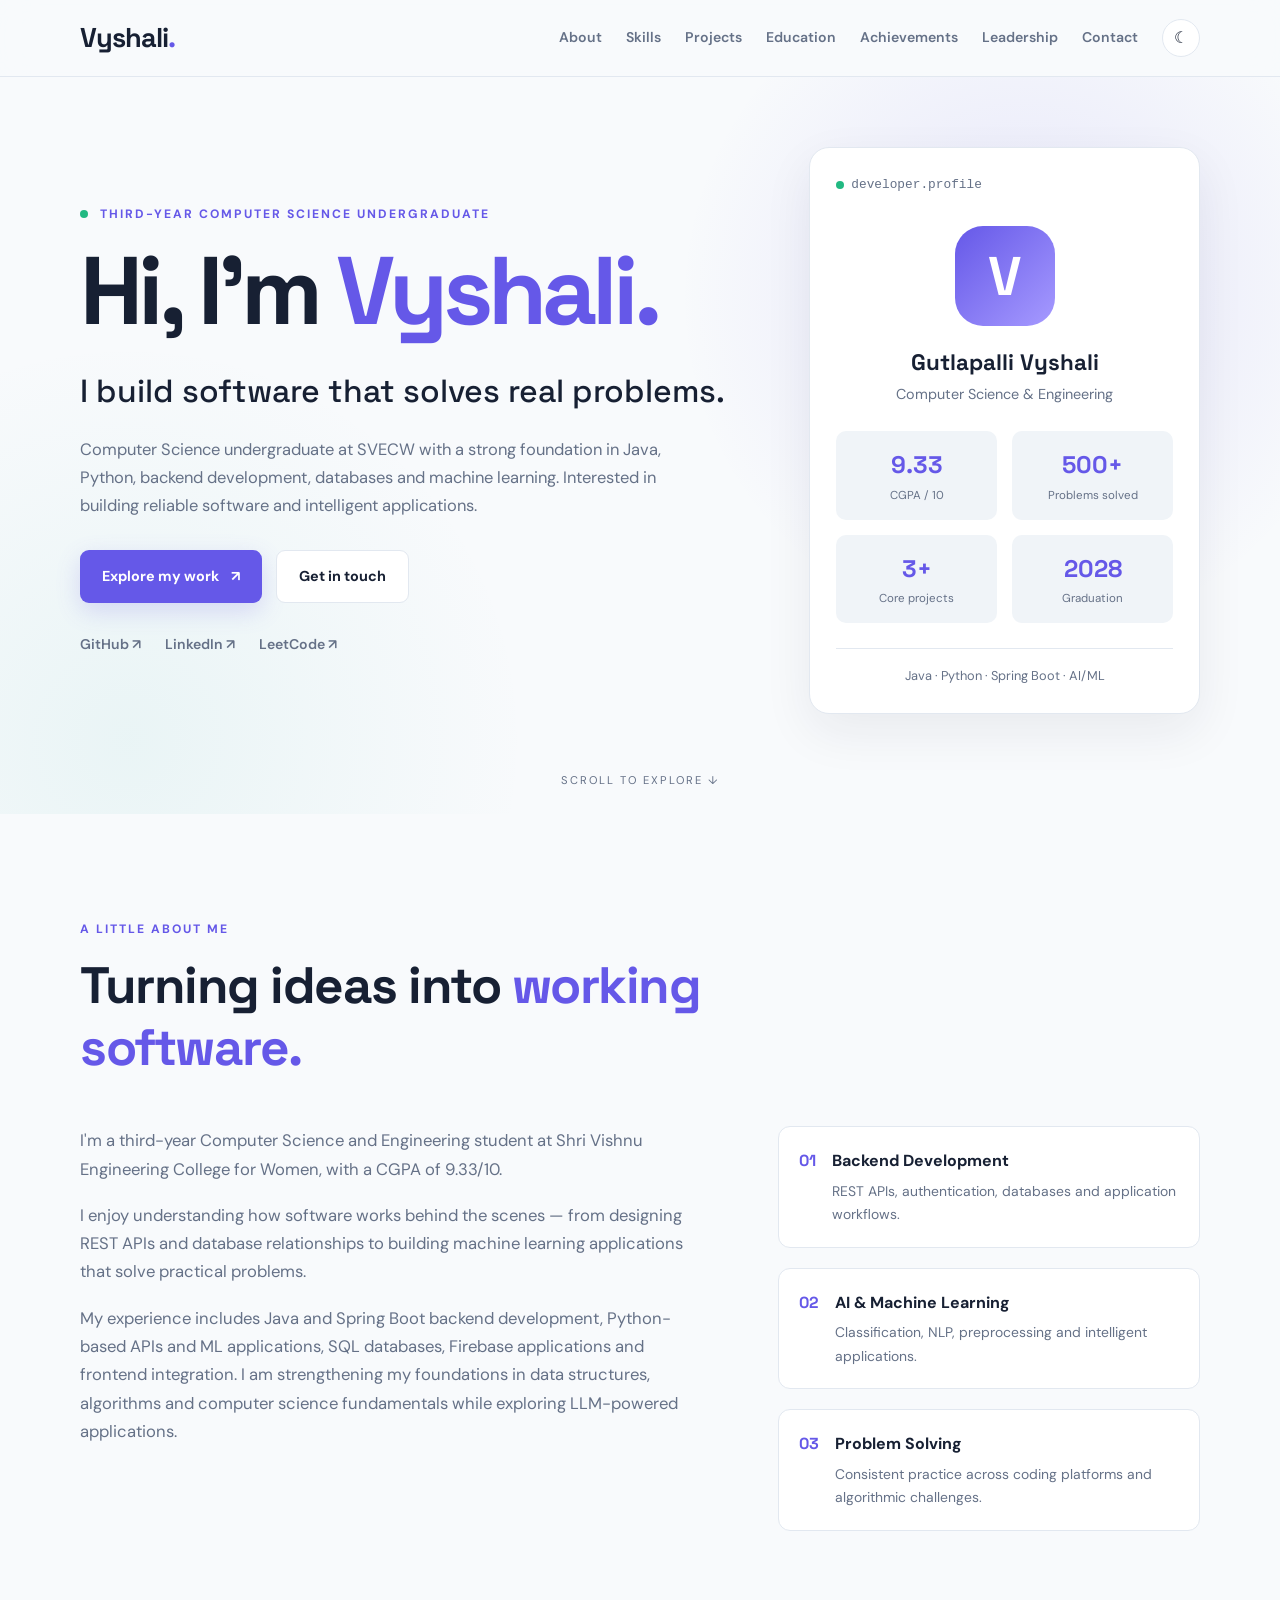
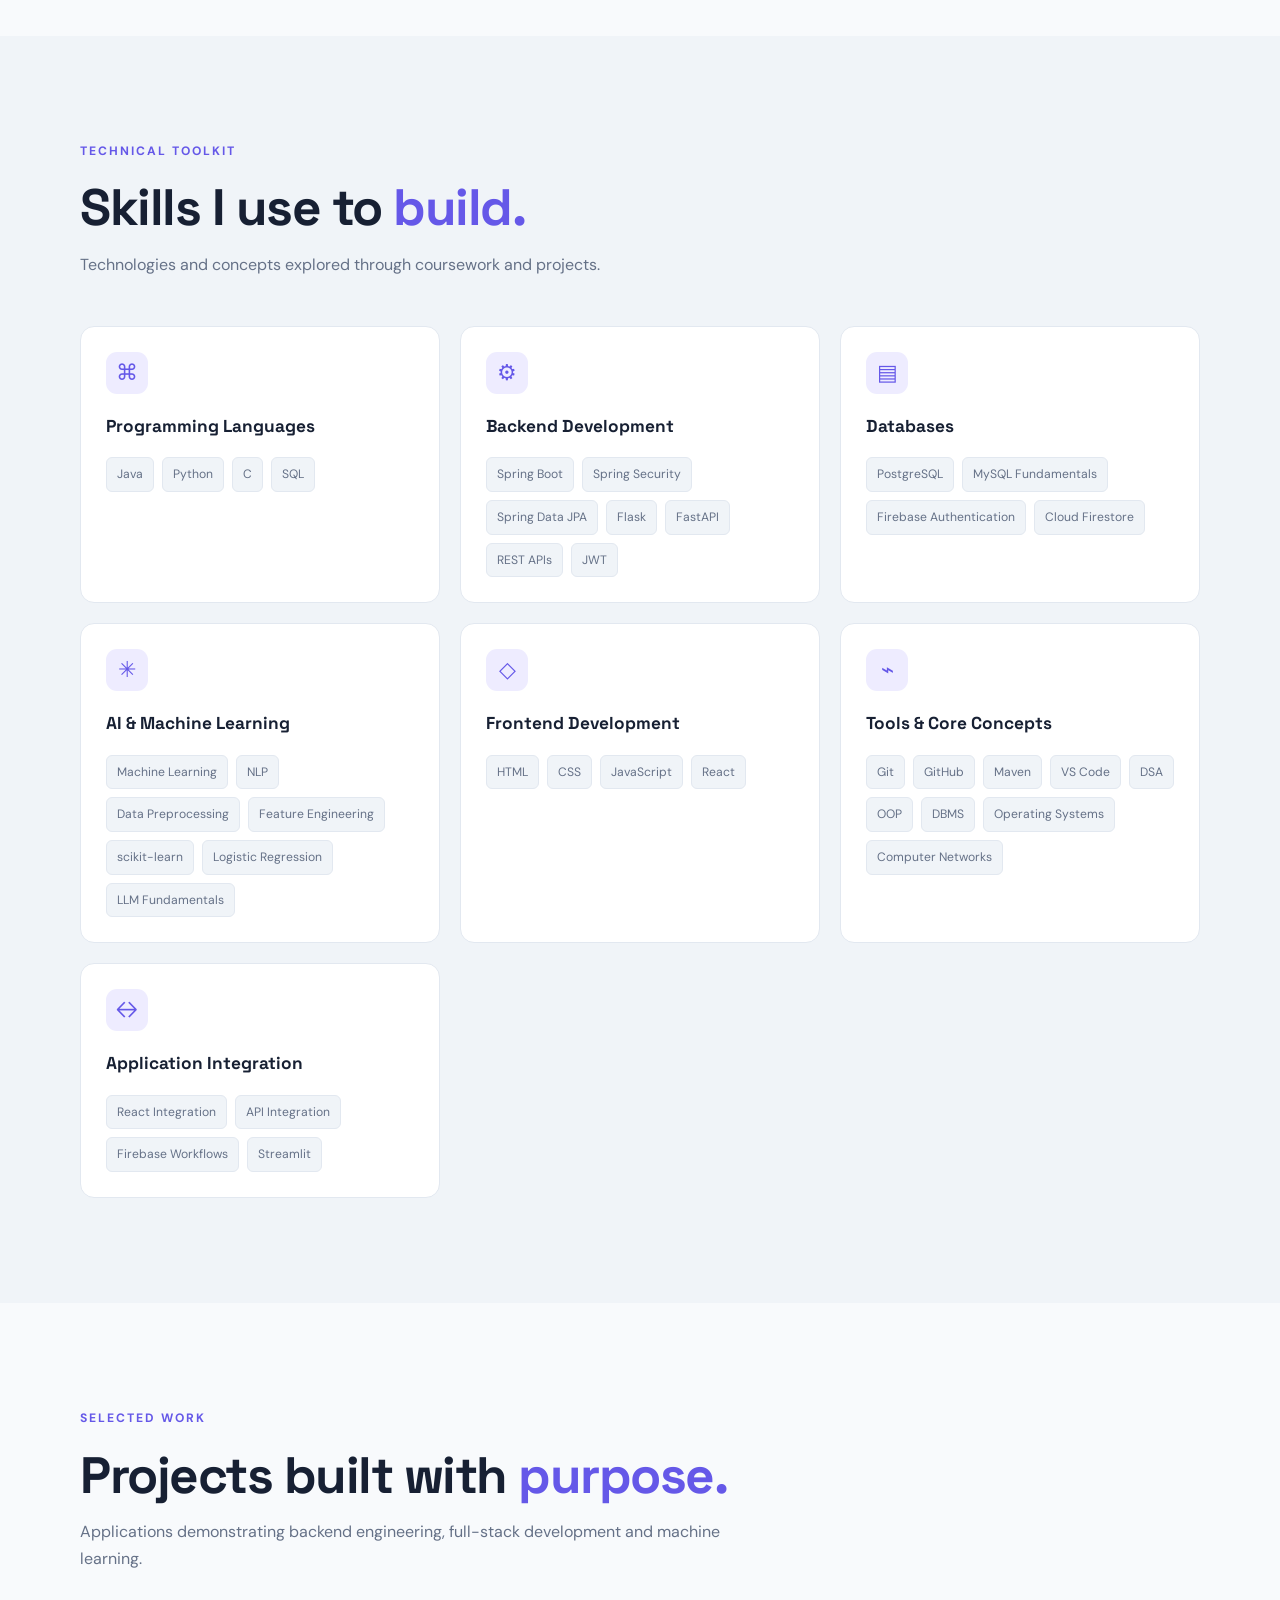
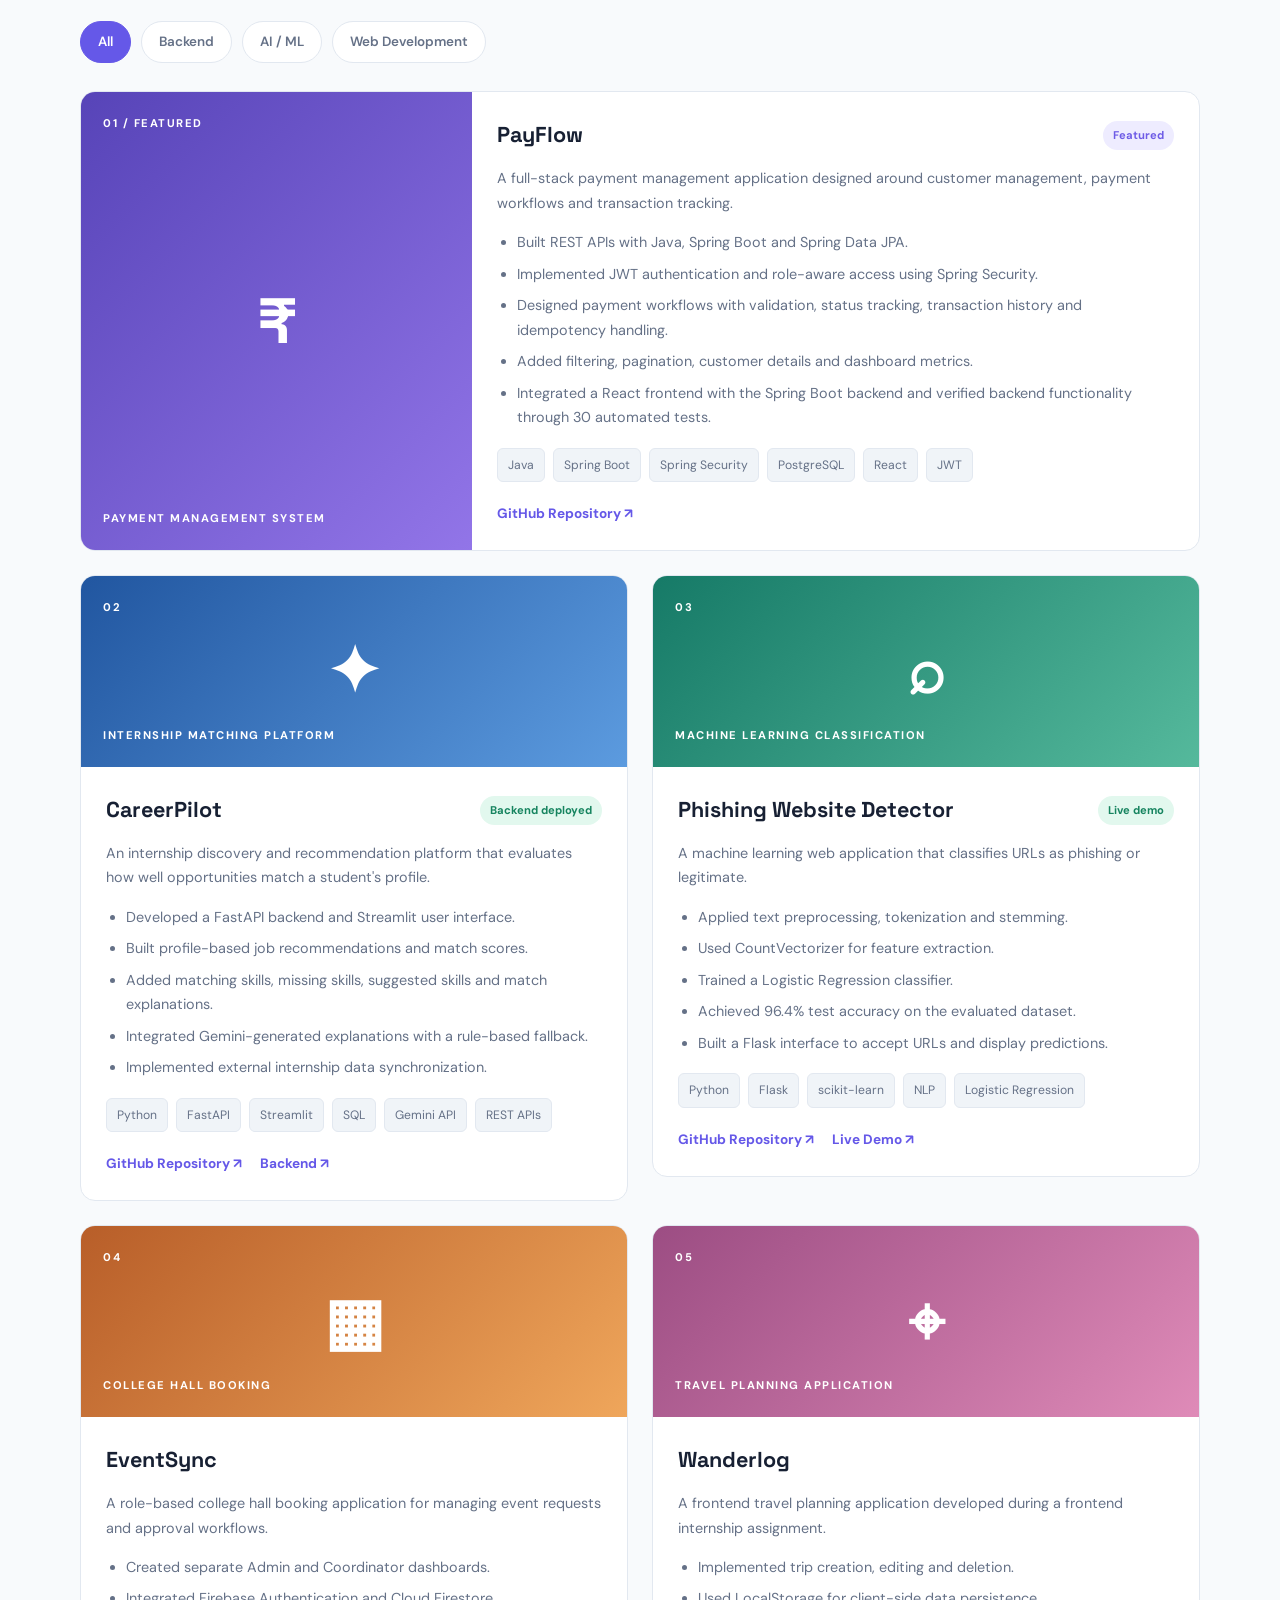
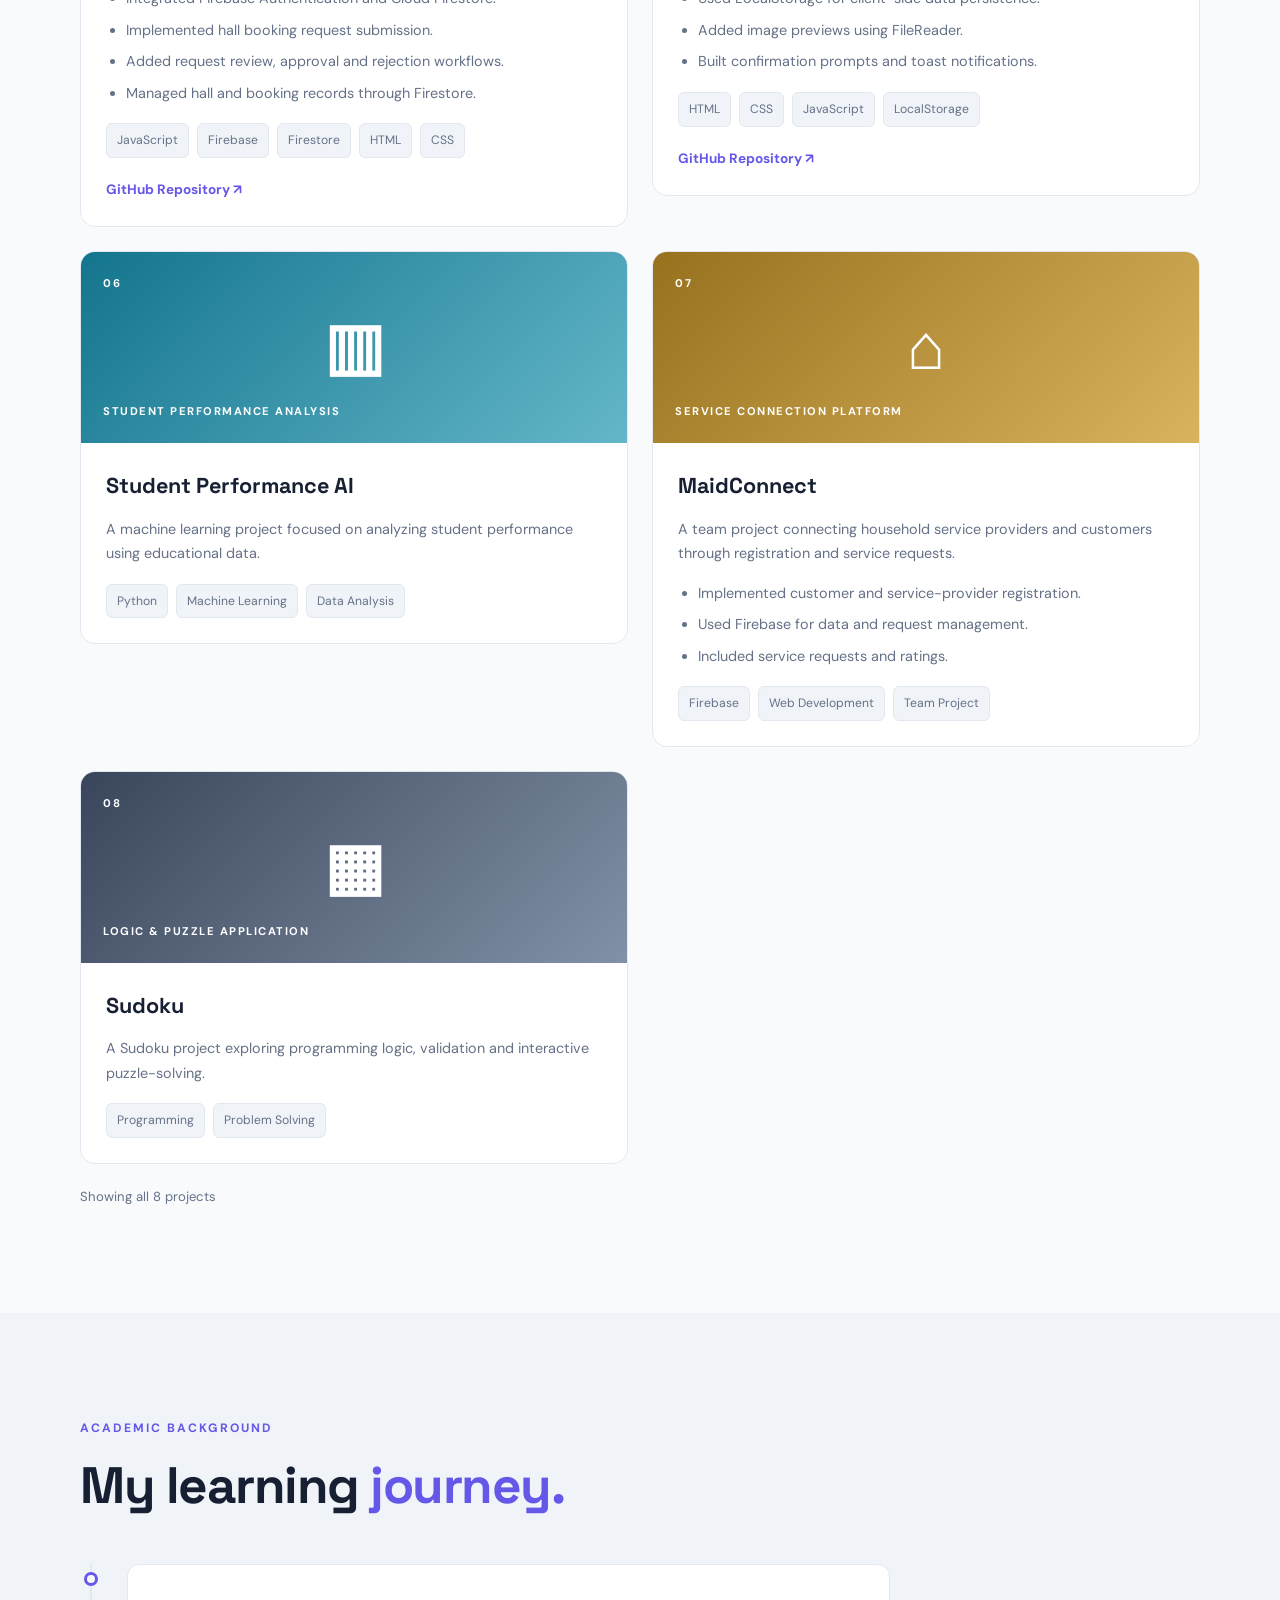
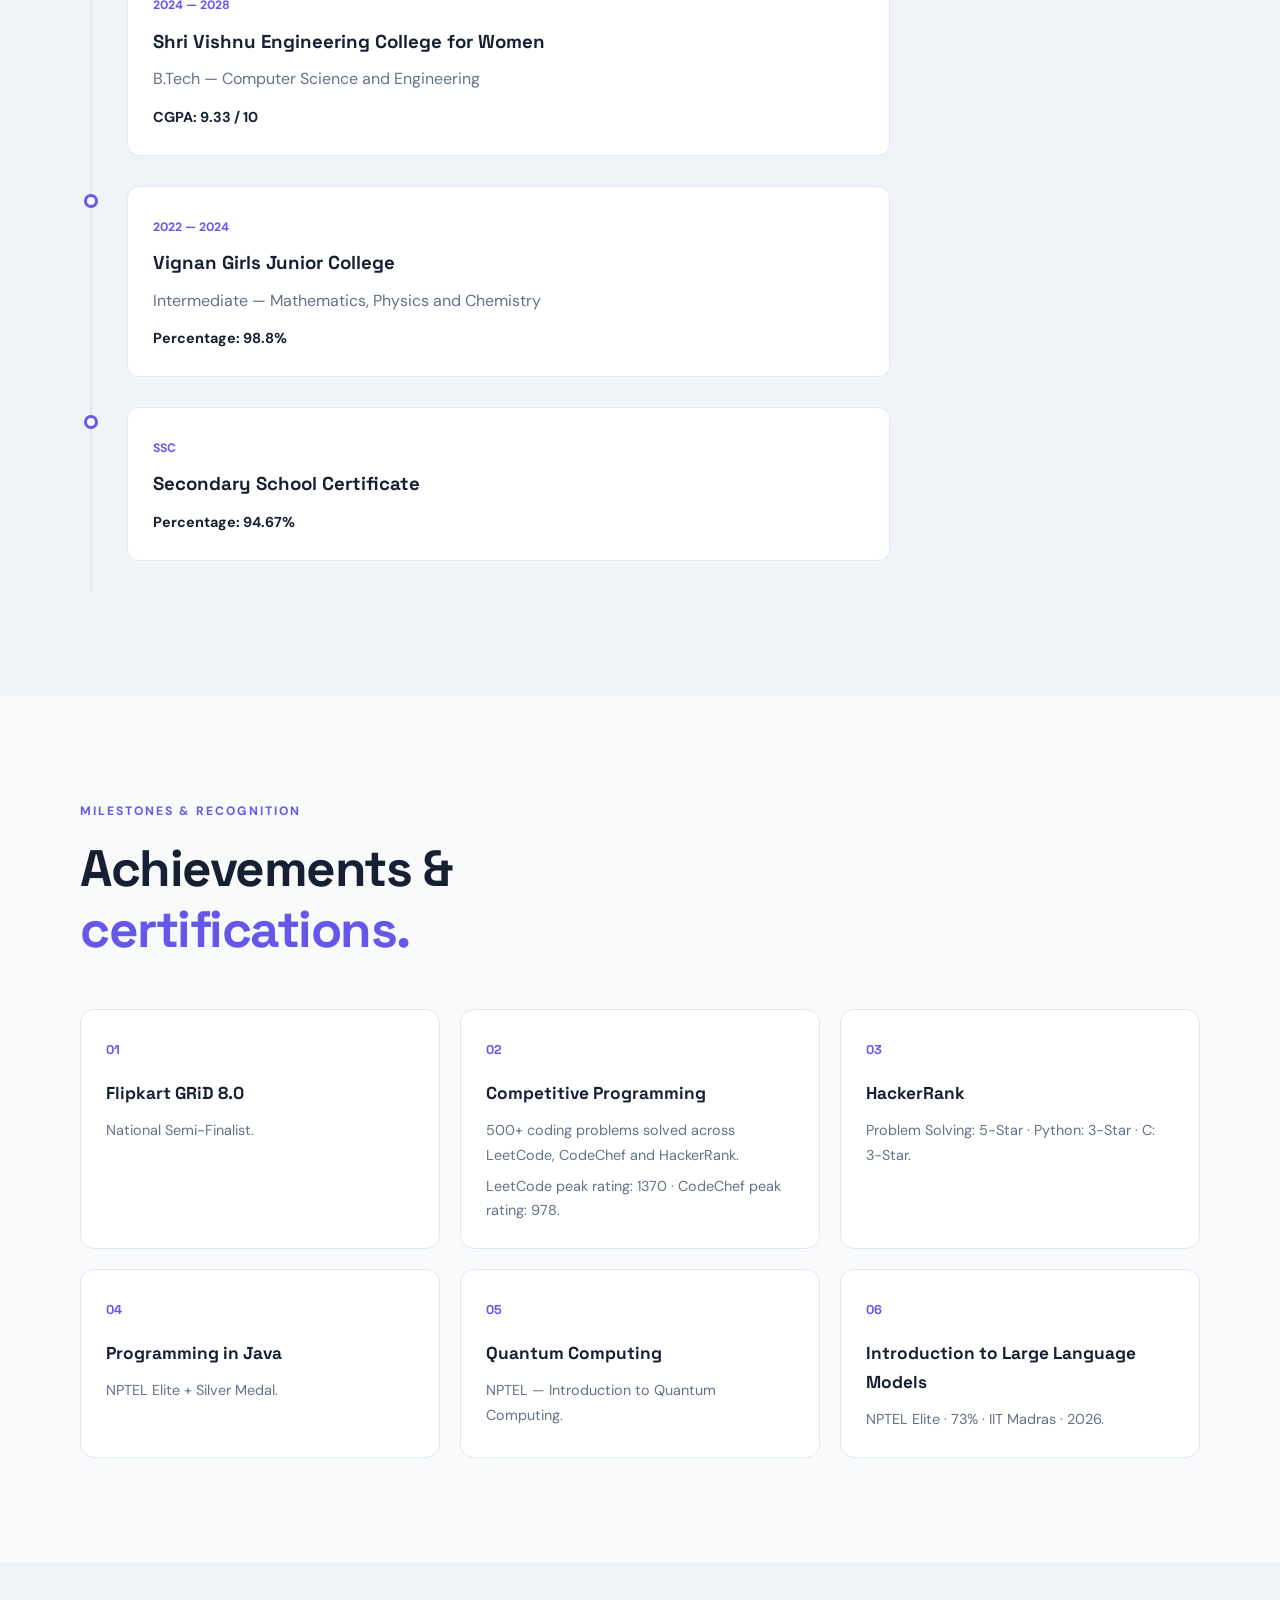
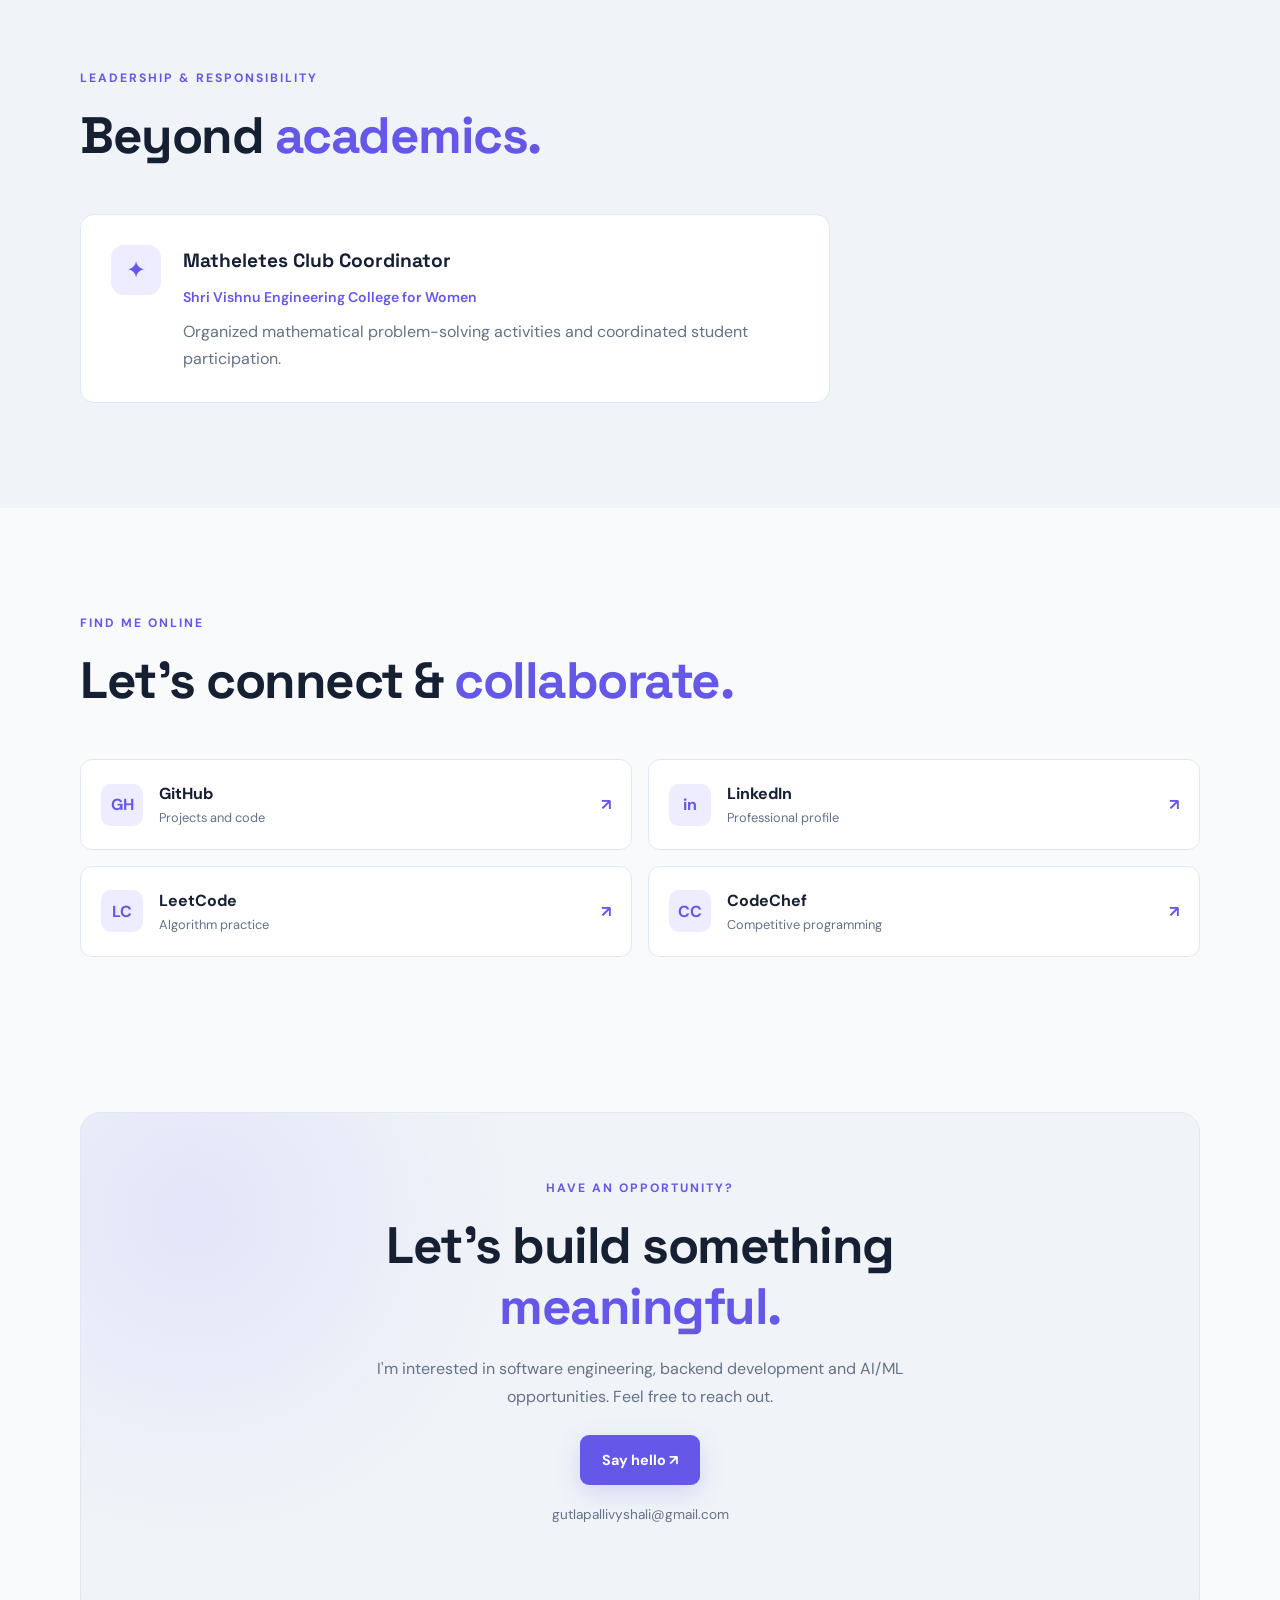
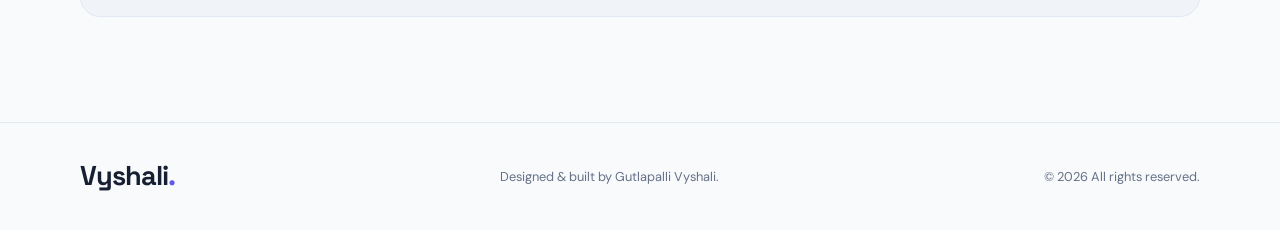
==== commit ea3a17ca: "Update portfolio with projects and achievements" ====
--- a/vyshali-portfolio/index.html
+++ b/vyshali-portfolio/index.html
@@ -1,31 +1,24 @@
+
 <!DOCTYPE html>
 <html lang="en">
 <head>
   <meta charset="UTF-8">
   <meta name="viewport" content="width=device-width, initial-scale=1.0">
-  <meta name="theme-color" content="#f7faf7">
-  <meta name="description" content="Portfolio of Gutlapalli Vyshali, a Computer Science student interested in software development, machine learning, and building useful applications.">
-  <title>Gutlapalli Vyshali | Developer Portfolio</title>
+  <meta name="description" content="Gutlapalli Vyshali — Computer Science undergraduate, software developer and AI/ML enthusiast. Explore projects, skills and achievements.">
+  <meta name="theme-color" content="#f8fafc">
+  <title>Gutlapalli Vyshali | Software Developer</title>
   <link rel="preconnect" href="https://fonts.googleapis.com">
   <link rel="preconnect" href="https://fonts.gstatic.com" crossorigin>
-  <link href="https://fonts.googleapis.com/css2?family=DM+Sans:wght@400;500;600;700&family=Manrope:wght@400;500;600;700;800&display=swap" rel="stylesheet">
+  <link href="https://fonts.googleapis.com/css2?family=DM+Sans:wght@400;500;600;700&family=Space+Grotesk:wght@400;500;600;700&display=swap" rel="stylesheet">
   <link rel="stylesheet" href="style.css">
-  <script src="script.js" defer></script>
 </head>
-
 <body>
-  <a class="skip-link" href="#main">Skip to content</a>
 
   <header class="site-header">
-    <nav class="navbar container" aria-label="Main navigation">
-      <a class="brand" href="#home" aria-label="Vyshali home">
-        <span class="brand-mark">V</span>
-        <span>Vyshali<span class="brand-dot">.</span></span>
-      </a>
-
-      <button class="menu-toggle" id="menu-toggle"
-        aria-label="Open navigation" aria-expanded="false"
-        aria-controls="nav-links">
+    <nav class="navbar container">
+      <a class="logo" href="#home">Vyshali<span>.</span></a>
+
+      <button class="menu-toggle" id="menu-toggle" aria-label="Open navigation" aria-expanded="false">
         <span></span><span></span><span></span>
       </button>
 
@@ -34,755 +27,564 @@
         <a href="#skills">Skills</a>
         <a href="#projects">Projects</a>
         <a href="#education">Education</a>
-        <a href="#learning">Learning</a>
+        <a href="#achievements">Achievements</a>
+        <a href="#leadership">Leadership</a>
         <a href="#contact">Contact</a>
-        <button class="theme-toggle" id="theme-toggle"
-          type="button" aria-label="Switch to dark theme"
-          title="Toggle light and dark theme">
-          <span id="theme-icon" aria-hidden="true">☾</span>
+        <button class="theme-toggle" id="theme-toggle" aria-label="Toggle theme">
+          <span id="theme-icon">☾</span>
         </button>
       </div>
     </nav>
   </header>
 
-  <main id="main">
+  <main>
     <!-- HERO -->
-    <section class="hero section" id="home">
-      <div class="container hero-grid">
-        <div class="hero-content reveal">
-          <div class="availability">
-            <span class="status-dot"></span>
-            Computer Science Student · Class of 2028
+    <section class="hero" id="home">
+      <div class="container hero-content">
+        <div class="hero-text reveal">
+          <p class="eyebrow"><span class="availability-dot"></span> THIRD-YEAR COMPUTER SCIENCE UNDERGRADUATE</p>
+          <h1>Hi, I'm <span class="accent-text">Vyshali.</span></h1>
+          <h2>I build software that solves real problems.</h2>
+          <p class="hero-description">
+            Computer Science undergraduate at SVECW with a strong foundation
+            in Java, Python, backend development, databases and machine learning.
+            Interested in building reliable software and intelligent applications.
+          </p>
+
+          <div class="hero-actions">
+            <a class="button button-primary" href="#projects">Explore my work <span>↗</span></a>
+            <a class="button button-secondary" href="#contact">Get in touch</a>
           </div>
 
-          <p class="eyebrow">HELLO, I'M</p>
-          <h1>Gutlapalli <span class="accent-text">Vyshali.</span></h1>
-
-          <h2 class="hero-subtitle">
-            Learning, building, and turning ideas into
-            <span class="accent-text">real projects.</span>
-          </h2>
-
-          <p class="hero-description">
-            I'm a Computer Science student who enjoys solving problems
-            and building applications. I'm exploring software development
-            and machine learning while strengthening my programming
-            fundamentals through hands-on projects.
-          </p>
-
-          <div class="hero-actions">
-            <a class="button button-primary" href="#projects">
-              Explore my projects <span aria-hidden="true">↗</span>
-            </a>
-            <a class="button button-secondary" href="#contact">
-              Get in touch
-            </a>
+          <div class="hero-socials">
+            <a href="https://github.com/Gutlapallivyshali" target="_blank" rel="noopener noreferrer">GitHub ↗</a>
+            <a href="https://www.linkedin.com/in/gutlapalli-vyshali-5b50a8327/" target="_blank" rel="noopener noreferrer">LinkedIn ↗</a>
+            <a href="https://leetcode.com/u/vyshali435/" target="_blank" rel="noopener noreferrer">LeetCode ↗</a>
           </div>
-
-          <div class="social-links" aria-label="Professional profiles">
-            <a href="https://github.com/Gutlapallivyshali"
-              target="_blank" rel="noopener noreferrer">GitHub ↗</a>
-            <a href="https://www.linkedin.com/in/gutlapalli-vyshali-5b50a8327/"
-              target="_blank" rel="noopener noreferrer">LinkedIn ↗</a>
-            <a href="https://leetcode.com/u/vyshali435/"
-              target="_blank" rel="noopener noreferrer">LeetCode ↗</a>
+        </div>
+
+        <div class="hero-card reveal">
+          <div class="hero-card-top">
+            <span class="card-dot"></span>
+            <span>developer.profile</span>
           </div>
-        </div>
-
-        <div class="hero-visual reveal" aria-label="Developer introduction card">
-          <div class="visual-glow"></div>
-          <div class="profile-card">
-            <div class="profile-card-top">
-              <span class="window-dot dot-one"></span>
-              <span class="window-dot dot-two"></span>
-              <span class="window-dot dot-three"></span>
-              <span class="card-label">A little about me</span>
-            </div>
-
-            <div class="avatar">GV</div>
-            <p class="profile-greeting">Curious mind. Consistent learner.</p>
-            <h3>Building one project at a time.</h3>
-            <div class="profile-divider"></div>
-
-            <div class="profile-fact">
-              <span class="fact-icon">⌘</span>
-              <div>
-                <strong>Computer Science</strong>
-                <span>Undergraduate · 3rd year</span>
-              </div>
-            </div>
-            <div class="profile-fact">
-              <span class="fact-icon">⌁</span>
-              <div>
-                <strong>Current interests</strong>
-                <span>Software · ML · Problem solving</span>
-              </div>
-            </div>
-
-            <div class="code-snippet">
-              <span class="code-muted">const</span>
-              <span class="code-variable"> mindset</span> =
-              <span class="code-string">"keep learning";</span>
-            </div>
+          <div class="profile-avatar">V</div>
+          <h3>Gutlapalli Vyshali</h3>
+          <p>Computer Science & Engineering</p>
+          <div class="profile-stat-grid">
+            <div><strong>9.33</strong><span>CGPA / 10</span></div>
+            <div><strong>500+</strong><span>Problems solved</span></div>
+            <div><strong>3+</strong><span>Core projects</span></div>
+            <div><strong>2028</strong><span>Graduation</span></div>
           </div>
-          <div class="floating-tag tag-top">Building with purpose ✳</div>
-          <div class="floating-tag tag-bottom">Always learning ↗</div>
-        </div>
-      </div>
-
-      <div class="container hero-bottom">
-        <span>SCROLL TO EXPLORE</span>
-        <span class="scroll-line"></span>
-      </div>
+          <div class="hero-card-footer">Java · Python · Spring Boot · AI/ML</div>
+        </div>
+      </div>
+      <a class="scroll-indicator" href="#about">SCROLL TO EXPLORE ↓</a>
     </section>
 
     <!-- ABOUT -->
-    <section class="section section-soft" id="about">
+    <section class="section" id="about">
       <div class="container">
         <div class="section-heading reveal">
-          <p class="eyebrow">GET TO KNOW ME</p>
-          <h2>A little about <span class="accent-text">my journey.</span></h2>
-          <p>
-            Learning the fundamentals, experimenting with ideas,
-            and growing through practical experience.
-          </p>
-        </div>
-
-        <div class="about-grid">
-          <article class="about-card reveal">
-            <span class="card-symbol">01</span>
-            <h3>Problem solving</h3>
+          <p class="eyebrow">A LITTLE ABOUT ME</p>
+          <h2>Turning ideas into <span class="accent-text">working software.</span></h2>
+        </div>
+
+        <div class="about-layout">
+          <div class="about-main reveal">
             <p>
-              I practice data structures and algorithms to improve my
-              logical thinking, understand patterns, and write clearer code.
+              I'm a third-year Computer Science and Engineering student at
+              Shri Vishnu Engineering College for Women, with a CGPA of 9.33/10.
             </p>
-          </article>
-
-          <article class="about-card reveal">
-            <span class="card-symbol">02</span>
-            <h3>Building projects</h3>
             <p>
-              I learn by creating applications, exploring technologies,
-              and turning concepts from coursework into practical work.
+              I enjoy understanding how software works behind the scenes —
+              from designing REST APIs and database relationships to building
+              machine learning applications that solve practical problems.
             </p>
-          </article>
-
-          <article class="about-card reveal">
-            <span class="card-symbol">03</span>
-            <h3>Growing every day</h3>
             <p>
-              I'm continuing to develop my technical skills and looking
-              for opportunities to learn from teams and real-world challenges.
+              My experience includes Java and Spring Boot backend development,
+              Python-based APIs and ML applications, SQL databases, Firebase
+              applications and frontend integration. I am strengthening my
+              foundations in data structures, algorithms and computer science
+              fundamentals while exploring LLM-powered applications.
             </p>
-          </article>
+          </div>
+
+          <div class="about-highlights reveal">
+            <div class="highlight-item">
+              <span class="highlight-number">01</span>
+              <div><h3>Backend Development</h3><p>REST APIs, authentication, databases and application workflows.</p></div>
+            </div>
+            <div class="highlight-item">
+              <span class="highlight-number">02</span>
+              <div><h3>AI & Machine Learning</h3><p>Classification, NLP, preprocessing and intelligent applications.</p></div>
+            </div>
+            <div class="highlight-item">
+              <span class="highlight-number">03</span>
+              <div><h3>Problem Solving</h3><p>Consistent practice across coding platforms and algorithmic challenges.</p></div>
+            </div>
+          </div>
         </div>
       </div>
     </section>
 
     <!-- SKILLS -->
-    <section class="section" id="skills">
+    <section class="section section-soft" id="skills">
       <div class="container">
         <div class="section-heading reveal">
-          <p class="eyebrow">WHAT I WORK WITH</p>
-          <h2>My technical <span class="accent-text">toolkit.</span></h2>
-          <p>
-            Technologies and concepts I've used in coursework,
-            practice, and personal projects.
-          </p>
-        </div>
-
-        <div class="skills-layout">
-          <article class="skill-group reveal">
-            <div class="skill-heading">
-              <span class="skill-icon">⌨</span>
-              <h3>Programming</h3>
-            </div>
+          <p class="eyebrow">TECHNICAL TOOLKIT</p>
+          <h2>Skills I use to <span class="accent-text">build.</span></h2>
+          <p>Technologies and concepts explored through coursework and projects.</p>
+        </div>
+
+        <div class="skills-grid">
+          <article class="skill-card reveal">
+            <div class="skill-icon">⌘</div>
+            <h3>Programming Languages</h3>
             <div class="tag-list">
-              <span>Java</span><span>Python</span><span>C</span>
-              
-            </div>
-          </article>
-
-          <article class="skill-group reveal">
-            <div class="skill-heading">
-              <span class="skill-icon">◇</span>
-              <h3>Web development</h3>
-            </div>
+              <span>Java</span><span>Python</span><span>C</span><span>SQL</span>
+            </div>
+          </article>
+
+          <article class="skill-card reveal">
+            <div class="skill-icon">⚙</div>
+            <h3>Backend Development</h3>
             <div class="tag-list">
-              <span>HTML</span><span>CSS</span><span>JavaScript</span>
-              
-            </div>
-          </article>
-
-          <article class="skill-group reveal">
-            <div class="skill-heading">
-              <span class="skill-icon">⌁</span>
-              <h3>Machine learning</h3>
-            </div>
+              <span>Spring Boot</span><span>Spring Security</span>
+              <span>Spring Data JPA</span><span>Flask</span>
+              <span>FastAPI</span><span>REST APIs</span><span>JWT</span>
+            </div>
+          </article>
+
+          <article class="skill-card reveal">
+            <div class="skill-icon">▤</div>
+            <h3>Databases</h3>
             <div class="tag-list">
-              <span>Scikit-learn</span><span>PyTorch</span>
-              <span>Classification</span><span>Data preprocessing</span>
-            </div>
-          </article>
-
-          <article class="skill-group reveal">
-            <div class="skill-heading">
-              <span class="skill-icon">▤</span>
-              <h3>Core concepts & tools</h3>
-            </div>
+              <span>PostgreSQL</span><span>MySQL Fundamentals</span>
+              <span>Firebase Authentication</span><span>Cloud Firestore</span>
+            </div>
+          </article>
+
+          <article class="skill-card reveal">
+            <div class="skill-icon">✳</div>
+            <h3>AI & Machine Learning</h3>
             <div class="tag-list">
-              <span>Data Structures</span><span>OOP</span><span>DBMS</span>
-              <span>Operating Systems</span><span>Git</span><span>GitHub</span>
-            </div>
-          </article>
-        </div>
-        <p class="skills-note">
-          My toolkit is evolving as I build more projects and gain experience.
-        </p>
-      </div>
-    </section>
-    
-<!-- Currently Learning Section -->
-<section id="learning" class="section">
-  <div class="container">
-    <div class="section-heading reveal">
-      <p class="eyebrow">GROWING MY KNOWLEDGE</p>
-      <h2>Currently <span class="accent-text">Learning.</span></h2>
-      <p>
-        Exploring Generative AI concepts and understanding
-        how modern AI systems work.
-      </p>
-    </div>
-
-    <div class="skills-layout">
-
-      <!-- RAG -->
-      <article class="skill-group reveal">
-        <div class="skill-heading">
-          <span class="skill-icon">⌕</span>
-          <h3>Retrieval-Augmented Generation (RAG)</h3>
-        </div>
-        <p>
-          Learning how information retrieval and large language
-          models work together to generate answers grounded in
-          relevant documents.
-        </p>
-        <div class="tag-list">
-          <span>Semantic Search</span>
-          <span>Hybrid Search</span>
-          <span>Chunking</span>
-          <span>Reranking</span>
-          <span>RAG Evaluation</span>
-        </div>
-      </article>
-
-      <!-- LLMs -->
-      <article class="skill-group reveal">
-        <div class="skill-heading">
-          <span class="skill-icon">✳</span>
-          <h3>Large Language Models (LLMs)</h3>
-        </div>
-        <p>
-          Studying the fundamentals of language models, how
-          Transformers process text, and how models are trained
-          and used to generate responses.
-        </p>
-        <div class="tag-list">
-          <span>Transformer Architecture</span>
-          <span>Attention Mechanism</span>
-          <span>Tokenization</span>
-          <span>Pretraining & Fine-tuning</span>
-          <span>LLM Evaluation</span>
-        </div>
-      </article>
-
-    </div>
-  </div>
-</section>
-
-
+              <span>Machine Learning</span><span>NLP</span>
+              <span>Data Preprocessing</span><span>Feature Engineering</span>
+              <span>scikit-learn</span><span>Logistic Regression</span>
+              <span>LLM Fundamentals</span>
+            </div>
+          </article>
+
+          <article class="skill-card reveal">
+            <div class="skill-icon">◇</div>
+            <h3>Frontend Development</h3>
+            <div class="tag-list">
+              <span>HTML</span><span>CSS</span><span>JavaScript</span><span>React</span>
+            </div>
+          </article>
+
+          <article class="skill-card reveal">
+            <div class="skill-icon">⌁</div>
+            <h3>Tools & Core Concepts</h3>
+            <div class="tag-list">
+              <span>Git</span><span>GitHub</span><span>Maven</span><span>VS Code</span>
+              <span>DSA</span><span>OOP</span><span>DBMS</span>
+              <span>Operating Systems</span><span>Computer Networks</span>
+            </div>
+          </article>
+
+          <article class="skill-card reveal">
+            <div class="skill-icon">↔</div>
+            <h3>Application Integration</h3>
+            <div class="tag-list">
+              <span>React Integration</span><span>API Integration</span>
+              <span>Firebase Workflows</span><span>Streamlit</span>
+            </div>
+          </article>
+        </div>
+      </div>
+    </section>
 
     <!-- PROJECTS -->
-    <section class="section section-soft" id="projects">
+    <section class="section" id="projects">
       <div class="container">
         <div class="section-heading reveal">
-          <p class="eyebrow">SELECTED WORK & EXPERIMENTS</p>
-          <h2>Projects I've <span class="accent-text">worked on.</span></h2>
-          <p>
-            A collection of web applications, programming projects,
-            and machine-learning experiments. Explore the repositories
-            to see the implementation.
-          </p>
-        </div>
-
-        <div class="project-toolbar reveal">
-          <div class="project-filters" role="group" aria-label="Filter projects">
-            <button class="filter-button active" data-filter="all" aria-pressed="true">All projects</button>
-            <button class="filter-button" data-filter="web" aria-pressed="false">Web</button>
-            <button class="filter-button" data-filter="ml" aria-pressed="false">AI / ML</button>
-            <button class="filter-button" data-filter="java" aria-pressed="false">Java</button>
-            <button class="filter-button" data-filter="python" aria-pressed="false">Python</button>
-          </div>
-          <span class="project-count" id="project-count">13 projects</span>
+          <p class="eyebrow">SELECTED WORK</p>
+          <h2>Projects built with <span class="accent-text">purpose.</span></h2>
+          <p>Applications demonstrating backend engineering, full-stack development and machine learning.</p>
+        </div>
+
+        <div class="project-filters reveal">
+          <button class="filter-button active" data-filter="all">All</button>
+          <button class="filter-button" data-filter="backend">Backend</button>
+          <button class="filter-button" data-filter="ai">AI / ML</button>
+          <button class="filter-button" data-filter="web">Web Development</button>
         </div>
 
         <div class="projects-grid" id="projects-grid">
 
-          <!-- 1. PHISHING DETECTOR -->
-          <article class="project-card project-featured reveal" data-category="ml python web">
-            <div class="project-visual visual-cyber">
+          <!-- PAYFLOW -->
+          <article class="project-card project-featured reveal" data-category="backend web">
+            <div class="project-visual visual-purple">
               <span class="project-number">01 / FEATURED</span>
-              <div class="visual-icon">⌁</div>
-              <span class="visual-caption">CYBERSECURITY · MACHINE LEARNING</span>
+              <div class="visual-icon">₹</div>
+              <span class="visual-caption">PAYMENT MANAGEMENT SYSTEM</span>
+            </div>
+            <div class="project-body">
+              <div class="project-title-row">
+                <h3>PayFlow</h3>
+                <span class="status status-featured">Featured</span>
+              </div>
+              <p>
+                A full-stack payment management application designed around
+                customer management, payment workflows and transaction tracking.
+              </p>
+              <ul class="project-points">
+                <li>Built REST APIs with Java, Spring Boot and Spring Data JPA.</li>
+                <li>Implemented JWT authentication and role-aware access using Spring Security.</li>
+                <li>Designed payment workflows with validation, status tracking, transaction history and idempotency handling.</li>
+                <li>Added filtering, pagination, customer details and dashboard metrics.</li>
+                <li>Integrated a React frontend with the Spring Boot backend and verified backend functionality through 30 automated tests.</li>
+              </ul>
+              <div class="project-tags">
+                <span>Java</span><span>Spring Boot</span><span>Spring Security</span>
+                <span>PostgreSQL</span><span>React</span><span>JWT</span>
+              </div>
+              <div class="project-links">
+                <a href="https://github.com/Gutlapallivyshali/PayFlow" target="_blank" rel="noopener noreferrer">GitHub Repository ↗</a>
+              </div>
+            </div>
+          </article>
+
+          <!-- CAREERPILOT -->
+          <article class="project-card reveal" data-category="backend ai web">
+            <div class="project-visual visual-blue">
+              <span class="project-number">02</span>
+              <div class="visual-icon">✦</div>
+              <span class="visual-caption">INTERNSHIP MATCHING PLATFORM</span>
+            </div>
+            <div class="project-body">
+              <div class="project-title-row">
+                <h3>CareerPilot</h3>
+                <span class="status status-live">Backend deployed</span>
+              </div>
+              <p>
+                An internship discovery and recommendation platform that
+                evaluates how well opportunities match a student's profile.
+              </p>
+              <ul class="project-points">
+                <li>Developed a FastAPI backend and Streamlit user interface.</li>
+                <li>Built profile-based job recommendations and match scores.</li>
+                <li>Added matching skills, missing skills, suggested skills and match explanations.</li>
+                <li>Integrated Gemini-generated explanations with a rule-based fallback.</li>
+                <li>Implemented external internship data synchronization.</li>
+              </ul>
+              <div class="project-tags">
+                <span>Python</span><span>FastAPI</span><span>Streamlit</span>
+                <span>SQL</span><span>Gemini API</span><span>REST APIs</span>
+              </div>
+              <div class="project-links">
+                <a href="https://github.com/Gutlapallivyshali/CareerPilot" target="_blank" rel="noopener noreferrer">GitHub Repository ↗</a>
+                <a href="https://careerpilot-backend-4n5p.onrender.com" target="_blank" rel="noopener noreferrer">Backend ↗</a>
+              </div>
+            </div>
+          </article>
+
+          <!-- PHISHING DETECTOR -->
+          <article class="project-card reveal" data-category="ai backend">
+            <div class="project-visual visual-green">
+              <span class="project-number">03</span>
+              <div class="visual-icon">⌕</div>
+              <span class="visual-caption">MACHINE LEARNING CLASSIFICATION</span>
             </div>
             <div class="project-body">
               <div class="project-title-row">
                 <h3>Phishing Website Detector</h3>
-                <span class="status status-complete">Live demo</span>
-              </div>
-              <p>
-                A machine-learning web application that classifies URLs
-                as legitimate or phishing to help identify potentially
-                fraudulent links.
-              </p>
-              <div class="project-tags">
-                <span>Python</span><span>Flask</span><span>Scikit-learn</span>
+                <span class="status status-live">Live demo</span>
+              </div>
+              <p>
+                A machine learning web application that classifies URLs
+                as phishing or legitimate.
+              </p>
+              <ul class="project-points">
+                <li>Applied text preprocessing, tokenization and stemming.</li>
+                <li>Used CountVectorizer for feature extraction.</li>
+                <li>Trained a Logistic Regression classifier.</li>
+                <li>Achieved 96.4% test accuracy on the evaluated dataset.</li>
+                <li>Built a Flask interface to accept URLs and display predictions.</li>
+              </ul>
+              <div class="project-tags">
+                <span>Python</span><span>Flask</span><span>scikit-learn</span>
+                <span>NLP</span><span>Logistic Regression</span>
               </div>
               <div class="project-links">
-                <a href="https://github.com/Gutlapallivyshali/phishing-website-detector"
-                   target="_blank" rel="noopener noreferrer">GitHub repository ↗</a>
-                <a class="demo-link" href="https://phishing-website-detector-13pm.onrender.com"
-                   target="_blank" rel="noopener noreferrer">Live demo ↗</a>
-              </div>
-            </div>
-          </article>
-
-          <!-- 2. EVENTSYNC -->
-          <article class="project-card project-featured reveal" data-category="web">
-            <div class="project-visual visual-event">
-              <span class="project-number">02 / FEATURED</span>
+                <a href="https://github.com/Gutlapallivyshali/phishing-website-detector" target="_blank" rel="noopener noreferrer">GitHub Repository ↗</a>
+                <a href="https://phishing-website-detector-13pm.onrender.com/" target="_blank" rel="noopener noreferrer">Live Demo ↗</a>
+              </div>
+            </div>
+          </article>
+
+          <!-- EVENTSYNC -->
+          <article class="project-card reveal" data-category="web">
+            <div class="project-visual visual-orange">
+              <span class="project-number">04</span>
               <div class="visual-icon">▦</div>
-              <span class="visual-caption">EVENTS · HALL MANAGEMENT</span>
+              <span class="visual-caption">COLLEGE HALL BOOKING</span>
             </div>
             <div class="project-body">
               <div class="project-title-row">
                 <h3>EventSync</h3>
-                <span class="status status-complete">Live demo</span>
-              </div>
-              <p>
-                A college event and hall management website where
-                coordinators can submit hall booking requests and
-                administrators can manage halls and review requests.
-              </p>
-              <div class="project-tags">
-                <span>HTML</span><span>CSS</span><span>JavaScript</span><span>Firebase</span>
+              </div>
+              <p>
+                A role-based college hall booking application for managing
+                event requests and approval workflows.
+              </p>
+              <ul class="project-points">
+                <li>Created separate Admin and Coordinator dashboards.</li>
+                <li>Integrated Firebase Authentication and Cloud Firestore.</li>
+                <li>Implemented hall booking request submission.</li>
+                <li>Added request review, approval and rejection workflows.</li>
+                <li>Managed hall and booking records through Firestore.</li>
+              </ul>
+              <div class="project-tags">
+                <span>JavaScript</span><span>Firebase</span>
+                <span>Firestore</span><span>HTML</span><span>CSS</span>
               </div>
               <div class="project-links">
-                <a href="https://github.com/Gutlapallivyshali/EventSync"
-                   target="_blank" rel="noopener noreferrer">GitHub repository ↗</a>
-                <a class="demo-link" href="https://gutlapallivyshali.github.io/EventSync/"
-                   target="_blank" rel="noopener noreferrer">Live demo ↗</a>
-              </div>
-            </div>
-          </article>
-
-          <!-- 3. SHRIMP DISEASE -->
-          <article class="project-card reveal" data-category="ml python">
-            <div class="project-visual visual-shrimp">
-              <span class="project-number">03 / RESEARCH PROJECT</span>
-              <div class="visual-icon">⌘</div>
-              <span class="visual-caption">COMPUTER VISION · AQUACULTURE</span>
-            </div>
-            <div class="project-body">
-              <div class="project-title-row">
-                <h3>Shrimp Disease Detection</h3>
-                <span class="status status-progress">In progress</span>
-              </div>
-              <p>
-                An ongoing deep-learning project exploring image-based
-                shrimp disease classification to support aquaculture
-                disease screening and research.
-              </p>
-              <div class="project-tags">
-                <span>Python</span><span>PyTorch</span><span>Deep Learning</span><span>Computer Vision</span>
+                <a href="https://github.com/Gutlapallivyshali/EventSync" target="_blank" rel="noopener noreferrer">GitHub Repository ↗</a>
+              </div>
+            </div>
+          </article>
+
+          <!-- WANDERLOG -->
+          <article class="project-card reveal" data-category="web">
+            <div class="project-visual visual-pink">
+              <span class="project-number">05</span>
+              <div class="visual-icon">⌖</div>
+              <span class="visual-caption">TRAVEL PLANNING APPLICATION</span>
+            </div>
+            <div class="project-body">
+              <div class="project-title-row"><h3>Wanderlog</h3></div>
+              <p>
+                A frontend travel planning application developed during
+                a frontend internship assignment.
+              </p>
+              <ul class="project-points">
+                <li>Implemented trip creation, editing and deletion.</li>
+                <li>Used LocalStorage for client-side data persistence.</li>
+                <li>Added image previews using FileReader.</li>
+                <li>Built confirmation prompts and toast notifications.</li>
+              </ul>
+              <div class="project-tags">
+                <span>HTML</span><span>CSS</span><span>JavaScript</span><span>LocalStorage</span>
               </div>
               <div class="project-links">
-                <a href="https://github.com/Gutlapallivyshali/shrimp-disease-detection"
-                   target="_blank" rel="noopener noreferrer">GitHub repository ↗</a>
-              </div>
-            </div>
-          </article>
-
-          <!-- 4. TASK MANAGER -->
+                <a href="https://github.com/Gutlapallivyshali/wanderlog" target="_blank" rel="noopener noreferrer">GitHub Repository ↗</a>
+              </div>
+            </div>
+          </article>
+
+          <!-- STUDENT PERFORMANCE AI -->
+          <article class="project-card reveal" data-category="ai">
+            <div class="project-visual visual-cyan">
+              <span class="project-number">06</span>
+              <div class="visual-icon">▥</div>
+              <span class="visual-caption">STUDENT PERFORMANCE ANALYSIS</span>
+            </div>
+            <div class="project-body">
+              <div class="project-title-row"><h3>Student Performance AI</h3></div>
+              <p>
+                A machine learning project focused on analyzing student
+                performance using educational data.
+              </p>
+              <div class="project-tags">
+                <span>Python</span><span>Machine Learning</span><span>Data Analysis</span>
+              </div>
+            </div>
+          </article>
+
+          <!-- MAIDCONNECT -->
           <article class="project-card reveal" data-category="web">
-            <div class="project-visual visual-task">
-              <span class="project-number">04 / WEB DEVELOPMENT</span>
-              <div class="visual-icon">✓</div>
-              <span class="visual-caption">PRODUCTIVITY · CRUD</span>
-            </div>
-            <div class="project-body">
-              <div class="project-title-row">
-                <h3>Task Manager</h3>
-              </div>
-            
-<p>
-  An AI-assisted task management project created to explore
-  application development, task organization, and CRUD operations.
-  Currently learning the implementation and underlying concepts.
-</p>
-
-<div class="project-tags">
-  <span>AI-assisted development</span>
-  <span>Task Management</span>
-  <span>CRUD Concepts</span>
-</div>
-              <div class="project-links">
-                <a href="https://github.com/Gutlapallivyshali/task-manager"
-                   target="_blank" rel="noopener noreferrer">GitHub repository ↗</a>
-              </div>
-            </div>
-          </article>
-
-          <!-- 5. STUDENT PERFORMANCE AI -->
-          <article class="project-card reveal" data-category="ml python">
-            <div class="project-visual visual-student">
-              <span class="project-number">05 / MACHINE LEARNING</span>
-              <div class="visual-icon">⌁</div>
-              <span class="visual-caption">EDUCATION · CLASSIFICATION</span>
-            </div>
-            <div class="project-body">
-              <div class="project-title-row">
-                <h3>Student Performance AI</h3>
-              </div>
-              <p>
-                A beginner machine-learning project using a Decision Tree
-                classifier to predict student pass/fail outcomes from
-                the data used by the project.
-              </p>
-              <div class="project-tags">
-                <span>Python</span><span>Machine Learning</span><span>Decision Tree</span>
-              </div>
-              <div class="project-links">
-                <a href="https://github.com/Gutlapallivyshali/Student-Performance-AI"
-                   target="_blank" rel="noopener noreferrer">GitHub repository ↗</a>
-              </div>
-            </div>
-          </article>
-
-          <!-- 6. WANDERLOG -->
+            <div class="project-visual visual-yellow">
+              <span class="project-number">07</span>
+              <div class="visual-icon">⌂</div>
+              <span class="visual-caption">SERVICE CONNECTION PLATFORM</span>
+            </div>
+            <div class="project-body">
+              <div class="project-title-row"><h3>MaidConnect</h3></div>
+              <p>
+                A team project connecting household service providers
+                and customers through registration and service requests.
+              </p>
+              <ul class="project-points">
+                <li>Implemented customer and service-provider registration.</li>
+                <li>Used Firebase for data and request management.</li>
+                <li>Included service requests and ratings.</li>
+              </ul>
+              <div class="project-tags">
+                <span>Firebase</span><span>Web Development</span><span>Team Project</span>
+              </div>
+            </div>
+          </article>
+
+          <!-- SUDOKU -->
           <article class="project-card reveal" data-category="web">
-            <div class="project-visual visual-travel">
-              <span class="project-number">06 / WEB DEVELOPMENT</span>
-              <div class="visual-icon">⌖</div>
-              <span class="visual-caption">TRAVEL · JOURNAL</span>
-            </div>
-            <div class="project-body">
-              <div class="project-title-row">
-                <h3>Wanderlog</h3>
-              </div>
-              <p>
-                A responsive travel-journal website with a clean interface,
-                semantic HTML, modern CSS, and interactive JavaScript.
-              </p>
-              <div class="project-tags">
-                <span>HTML</span><span>CSS</span><span>JavaScript</span>
-              </div>
-              <div class="project-links">
-                <a href="https://github.com/Gutlapallivyshali/wanderlog"
-                   target="_blank" rel="noopener noreferrer">GitHub repository ↗</a>
-              </div>
-            </div>
-          </article>
-
-          <!-- 7. SMARTFLOW -->
-          <article class="project-card reveal" data-category="web">
-            <div class="project-visual visual-finance">
-              <span class="project-number">07 / WEB DEVELOPMENT</span>
-              <div class="visual-icon">↗</div>
-              <span class="visual-caption">PERSONAL FINANCE · TRACKING</span>
-            </div>
-            <div class="project-body">
-              <div class="project-title-row">
-                <h3>SmartFlow Expense Tracker</h3>
-              </div>
-              <p>
-                A lightweight personal-finance dashboard for tracking
-                income and expenses, with browser local storage for
-                retaining data between visits.
-              </p>
-              <div class="project-tags">
-                <span>HTML</span><span>CSS</span><span>JavaScript</span><span>Local Storage</span>
-              </div>
-              <div class="project-links">
-                <a href="https://github.com/Gutlapallivyshali/SmartFlow-Expense-Tracker"
-                   target="_blank" rel="noopener noreferrer">GitHub repository ↗</a>
-              </div>
-            </div>
-          </article>
-
-          <!-- 8. MAIDCONNECT -->
-          <article class="project-card reveal" data-category="web">
-            <div class="project-visual visual-maid">
-              <span class="project-number">08 / APPLICATION PROJECT</span>
-              <div class="visual-icon">⌂</div>
-              <span class="visual-caption">COMMUNITY · SERVICES</span>
-            </div>
-            <div class="project-body">
-              <div class="project-title-row">
-                <h3>MaidConnect</h3>
-              </div>
-              <p>
-                A platform project designed to connect household workers
-                with families looking for domestic help and create
-                employment opportunities for workers.
-              </p>
-              <div class="project-tags">
-                <span>Web Development</span><span>Application Design</span>
-              </div>
-              <div class="project-links">
-                <a href="https://github.com/Gutlapallivyshali/MaidConnect"
-                   target="_blank" rel="noopener noreferrer">GitHub repository ↗</a>
-              </div>
-            </div>
-          </article>
-
-          <!-- 9. SMART UNDO ENGINE -->
-          <article class="project-card reveal" data-category="python">
-            <div class="project-visual visual-undo">
-              <span class="project-number">09 / PYTHON</span>
-              <div class="visual-icon">↶</div>
-              <span class="visual-caption">DESIGN PATTERNS · UNDO / REDO</span>
-            </div>
-            <div class="project-body">
-              <div class="project-title-row">
-                <h3>Smart Undo Engine</h3>
-              </div>
-              <p>
-                A Python desktop text interface demonstrating undo and
-                redo operations using the Command Pattern and keyboard
-                shortcut support.
-              </p>
-              <div class="project-tags">
-                <span>Python</span><span>Command Pattern</span><span>GUI</span>
-              </div>
-              <div class="project-links">
-                <a href="https://github.com/Gutlapallivyshali/Smart-Undo-Engine-Text-Interface"
-                   target="_blank" rel="noopener noreferrer">GitHub repository ↗</a>
-              </div>
-            </div>
-          </article>
-
-          <!-- 10. SUDOKU -->
-          <article class="project-card reveal" data-category="java">
-            <div class="project-visual visual-sudoku">
-              <span class="project-number">10 / JAVA</span>
-              <div class="sudoku-mini" aria-hidden="true">
-                <span>5</span><span></span><span>2</span>
-                <span></span><span>7</span><span></span>
-                <span>3</span><span></span><span>8</span>
-              </div>
-              <span class="visual-caption">PUZZLE · BACKTRACKING</span>
-            </div>
-            <div class="project-body">
-              <div class="project-title-row">
-                <h3>Sudoku Game</h3>
-              </div>
-              <p>
-                A Java Swing Sudoku application featuring an interactive
-                grid, puzzle generation, difficulty controls, and a
-                backtracking-based solver.
-              </p>
-              <div class="project-tags">
-                <span>Java</span><span>Swing</span><span>Backtracking</span>
-              </div>
-              <div class="project-links">
-                <a href="https://github.com/Gutlapallivyshali/Sudoku-Game-Java-GUI"
-                   target="_blank" rel="noopener noreferrer">GitHub repository ↗</a>
-              </div>
-            </div>
-          </article>
-
-          <!-- 11. SNAKE GAME -->
-          <article class="project-card reveal" data-category="java">
-            <div class="project-visual visual-snake">
-              <span class="project-number">11 / JAVA</span>
+            <div class="project-visual visual-slate">
+              <span class="project-number">08</span>
               <div class="visual-icon">▦</div>
-              <span class="visual-caption">GAME DEVELOPMENT · EVENT HANDLING</span>
-            </div>
-            <div class="project-body">
-              <div class="project-title-row">
-                <h3>Snake Game</h3>
-              </div>
-              <p>
-                A Java Swing game with keyboard-driven movement,
-                collision detection, and timer-based gameplay. The
-                snake body is managed using arrays.
-              </p>
-              <div class="project-tags">
-                <span>Java</span><span>Swing</span><span>Arrays</span>
-              </div>
-              <div class="project-links">
-                <a href="https://github.com/Gutlapallivyshali/SankeGame"
-                   target="_blank" rel="noopener noreferrer">GitHub repository ↗</a>
-              </div>
-            </div>
-          </article>
-
-          <!-- 12. CALCULATOR -->
-          <article class="project-card reveal" data-category="java">
-            <div class="project-visual visual-calculator">
-              <span class="project-number">12 / JAVA</span>
-              <div class="visual-icon">±</div>
-              <span class="visual-caption">DESKTOP APPLICATION · GUI</span>
-            </div>
-            <div class="project-body">
-              <div class="project-title-row">
-                <h3>Java Calculator</h3>
-              </div>
-              <p>
-                A Java Swing calculator with a graphical interface for
-                arithmetic, percentage, sign toggle, delete, and bitwise
-                operations.
-              </p>
-              <div class="project-tags">
-                <span>Java</span><span>Swing</span><span>GUI</span>
-              </div>
-              <div class="project-links">
-                <a href="https://github.com/Gutlapallivyshali/Calculator_Using_Java"
-                   target="_blank" rel="noopener noreferrer">GitHub repository ↗</a>
-              </div>
-            </div>
-          </article>
-
-          <!-- 13. LIBRARY MANAGEMENT -->
-          <article class="project-card reveal" data-category="java">
-            <div class="project-visual visual-library">
-              <span class="project-number">13 / JAVA</span>
-              <div class="visual-icon">▤</div>
-              <span class="visual-caption">DATA MANAGEMENT · ARRAYS</span>
-            </div>
-            <div class="project-body">
-              <div class="project-title-row">
-                <h3>Library Management System</h3>
-              </div>
-              <p>
-                A Java project using arrays to store book details and
-                manage common library operations such as adding,
-                searching, issuing, and returning books.
-              </p>
-              <div class="project-tags">
-                <span>Java</span><span>Arrays</span><span>OOP Fundamentals</span>
-              </div>
-              <div class="project-links">
-                <a href="https://github.com/Gutlapallivyshali/LibraryManagementSystem_using-arrays"
-                   target="_blank" rel="noopener noreferrer">GitHub repository ↗</a>
-              </div>
-            </div>
-          </article>
-
-        </div>
-
-        <p class="projects-footnote">
-          Projects without a live-demo link can be explored through their
-          GitHub repositories. Repository descriptions and implementations
-          may evolve over time.
-        </p>
+              <span class="visual-caption">LOGIC & PUZZLE APPLICATION</span>
+            </div>
+            <div class="project-body">
+              <div class="project-title-row"><h3>Sudoku</h3></div>
+              <p>
+                A Sudoku project exploring programming logic,
+                validation and interactive puzzle-solving.
+              </p>
+              <div class="project-tags">
+                <span>Programming</span><span>Problem Solving</span>
+              </div>
+            </div>
+          </article>
+
+        </div>
+        <p class="project-count" id="project-count" aria-live="polite">Showing all projects</p>
       </div>
     </section>
 
     <!-- EDUCATION -->
-    ```html
-<!-- EDUCATION -->
-<section class="section" id="education">
-  <div class="container">
-    <div class="section-heading reveal">
-      <p class="eyebrow">MY FOUNDATION</p>
-      <h2>Education & <span class="accent-text">learning.</span></h2>
-      <p>My academic journey and achievements.</p>
-    </div>
-
-    <!-- Undergraduate -->
-    <article class="education-card reveal">
-      <div class="education-mark">B.Tech</div>
-      <div class="education-content">
-        <p class="education-period">UNDERGRADUATE · EXPECTED 2028</p>
-        <h3>Shri Vishnu Engineering College for Women</h3>
-        <p class="education-degree">
-          Bachelor’s in Computer Science and Engineering
-        </p>
-        <p class="education-note">
-          Currently pursuing my degree and strengthening my
-          programming, problem-solving, and software development skills.
-        </p>
-      </div>
-      <span class="education-status">Currently studying</span>
-    </article>
-
-    <!-- Intermediate -->
-    <article class="education-card reveal">
-      <div class="education-mark">XII</div>
-      <div class="education-content">
-        <p class="education-period">INTERMEDIATE · CLASS XII</p>
-        <h3>Intermediate Education</h3>
-        <p class="education-degree">
-          Percentage: 98.8%
-        </p>
-      </div>
-    </article>
-
-    <!-- SSC -->
-    <article class="education-card reveal">
-      <div class="education-mark">X</div>
-      <div class="education-content">
-        <p class="education-period">SECONDARY EDUCATION · CLASS X</p>
-        <h3>SSC</h3>
-        <p class="education-degree">
-          Percentage: 94.6%
-        </p>
-      </div>
-    </article>
-  </div>
-</section>
-```
+    <section class="section section-soft" id="education">
+      <div class="container">
+        <div class="section-heading reveal">
+          <p class="eyebrow">ACADEMIC BACKGROUND</p>
+          <h2>My learning <span class="accent-text">journey.</span></h2>
+        </div>
+
+        <div class="timeline">
+          <article class="timeline-item reveal">
+            <div class="timeline-marker"></div>
+            <div class="timeline-card">
+              <span class="timeline-date">2024 — 2028</span>
+              <h3>Shri Vishnu Engineering College for Women</h3>
+              <p>B.Tech — Computer Science and Engineering</p>
+              <strong>CGPA: 9.33 / 10</strong>
+            </div>
+          </article>
+
+          <article class="timeline-item reveal">
+            <div class="timeline-marker"></div>
+            <div class="timeline-card">
+              <span class="timeline-date">2022 — 2024</span>
+              <h3>Vignan Girls Junior College</h3>
+              <p>Intermediate — Mathematics, Physics and Chemistry</p>
+              <strong>Percentage: 98.8%</strong>
+            </div>
+          </article>
+
+          <article class="timeline-item reveal">
+            <div class="timeline-marker"></div>
+            <div class="timeline-card">
+              <span class="timeline-date">SSC</span>
+              <h3>Secondary School Certificate</h3>
+              <strong>Percentage: 94.67%</strong>
+            </div>
+          </article>
+        </div>
+      </div>
+    </section>
+
+    <!-- ACHIEVEMENTS -->
+    <section class="section" id="achievements">
+      <div class="container">
+        <div class="section-heading reveal">
+          <p class="eyebrow">MILESTONES & RECOGNITION</p>
+          <h2>Achievements & <span class="accent-text">certifications.</span></h2>
+        </div>
+
+        <div class="achievement-grid">
+          <article class="achievement-card reveal">
+            <span class="achievement-number">01</span>
+            <h3>Flipkart GRiD 8.0</h3>
+            <p>National Semi-Finalist.</p>
+          </article>
+
+          <article class="achievement-card reveal">
+            <span class="achievement-number">02</span>
+            <h3>Competitive Programming</h3>
+            <p>500+ coding problems solved across LeetCode, CodeChef and HackerRank.</p>
+            <p>LeetCode peak rating: 1370 · CodeChef peak rating: 978.</p>
+          </article>
+
+          <article class="achievement-card reveal">
+            <span class="achievement-number">03</span>
+            <h3>HackerRank</h3>
+            <p>Problem Solving: 5-Star · Python: 3-Star · C: 3-Star.</p>
+          </article>
+
+          <article class="achievement-card reveal">
+            <span class="achievement-number">04</span>
+            <h3>Programming in Java</h3>
+            <p>NPTEL Elite + Silver Medal.</p>
+          </article>
+
+          <article class="achievement-card reveal">
+            <span class="achievement-number">05</span>
+            <h3>Quantum Computing</h3>
+            <p>NPTEL — Introduction to Quantum Computing.</p>
+          </article>
+
+          <article class="achievement-card reveal">
+            <span class="achievement-number">06</span>
+            <h3>Introduction to Large Language Models</h3>
+            <p>NPTEL Elite · 73% · IIT Madras · 2026.</p>
+          </article>
+        </div>
+      </div>
+    </section>
+
+    <!-- LEADERSHIP -->
+    <section class="section section-soft" id="leadership">
+      <div class="container">
+        <div class="section-heading reveal">
+          <p class="eyebrow">LEADERSHIP & RESPONSIBILITY</p>
+          <h2>Beyond <span class="accent-text">academics.</span></h2>
+        </div>
+
+        <article class="leadership-card reveal">
+          <div class="leadership-icon">✦</div>
+          <div>
+            <h3>Matheletes Club Coordinator</h3>
+            <p class="leadership-subtitle">Shri Vishnu Engineering College for Women</p>
+            <p>
+              Organized mathematical problem-solving activities and
+              coordinated student participation.
+            </p>
+          </div>
+        </article>
+      </div>
+    </section>
+
     <!-- PROFILES -->
-    <section class="section section-soft" id="profiles">
+    <section class="section" id="profiles">
       <div class="container">
         <div class="section-heading reveal">
           <p class="eyebrow">FIND ME ONLINE</p>
-          <h2>Code, learn, <span class="accent-text">connect.</span></h2>
+          <h2>Let's connect & <span class="accent-text">collaborate.</span></h2>
         </div>
 
         <div class="profiles-grid">
-          <a class="profile-link-card reveal"
-             href="https://github.com/Gutlapallivyshali"
-             target="_blank" rel="noopener noreferrer">
-            <span class="profile-link-icon">GH</span>
-            <span><strong>GitHub</strong><small>Projects & source code</small></span>
-            <span class="profile-arrow">↗</span>
+          <a class="profile-card reveal" href="https://github.com/Gutlapallivyshali" target="_blank" rel="noopener noreferrer">
+            <span>GH</span><div><h3>GitHub</h3><p>Projects and code</p></div><b>↗</b>
           </a>
-
-          <a class="profile-link-card reveal"
-             href="https://leetcode.com/u/vyshali435/"
-             target="_blank" rel="noopener noreferrer">
-            <span class="profile-link-icon">LC</span>
-            <span><strong>LeetCode</strong><small>Problem-solving practice</small></span>
-            <span class="profile-arrow">↗</span>
+          <a class="profile-card reveal" href="https://www.linkedin.com/in/gutlapalli-vyshali-5b50a8327/" target="_blank" rel="noopener noreferrer">
+            <span>in</span><div><h3>LinkedIn</h3><p>Professional profile</p></div><b>↗</b>
           </a>
-
-          <a class="profile-link-card reveal"
-             href="https://www.linkedin.com/in/gutlapalli-vyshali-5b50a8327/"
-             target="_blank" rel="noopener noreferrer">
-            <span class="profile-link-icon">in</span>
-            <span><strong>LinkedIn</strong><small>Professional profile</small></span>
-            <span class="profile-arrow">↗</span>
+          <a class="profile-card reveal" href="https://leetcode.com/u/vyshali435/" target="_blank" rel="noopener noreferrer">
+            <span>LC</span><div><h3>LeetCode</h3><p>Algorithm practice</p></div><b>↗</b>
           </a>
-
-          <a class="profile-link-card reveal"
-             href="https://smartinterviews.in/"
-             target="_blank" rel="noopener noreferrer">
-            <span class="profile-link-icon">SI</span>
-            <span><strong>Smart Interviews</strong><small>DSA practice platform</small></span>
-            <span class="profile-arrow">↗</span>
+          <a class="profile-card reveal" href="https://www.codechef.com/users/gvyshali" target="_blank" rel="noopener noreferrer">
+            <span>CC</span><div><h3>CodeChef</h3><p>Competitive programming</p></div><b>↗</b>
           </a>
         </div>
       </div>
@@ -792,39 +594,29 @@
     <section class="section contact-section" id="contact">
       <div class="container">
         <div class="contact-panel reveal">
-          <div class="contact-content">
-            <p class="eyebrow">LET'S CONNECT</p>
-            <h2>Have an opportunity or an idea?</h2>
-            <p>
-              I'm interested in learning opportunities, internships,
-              collaboration, and meaningful technical challenges.
-              Feel free to reach out.
-            </p>
-            <a class="button button-light"
-               href="mailto:gutlapallivyshali@gmail.com">
-              Email me <span aria-hidden="true">↗</span>
-            </a>
-          </div>
-          <div class="contact-decoration" aria-hidden="true">
-            <span class="contact-orbit orbit-one"></span>
-            <span class="contact-orbit orbit-two"></span>
-            <span class="contact-center">GV</span>
-          </div>
+          <p class="eyebrow">HAVE AN OPPORTUNITY?</p>
+          <h2>Let's build something <span class="accent-text">meaningful.</span></h2>
+          <p>
+            I'm interested in software engineering, backend development
+            and AI/ML opportunities. Feel free to reach out.
+          </p>
+          <a class="button button-primary" href="mailto:gutlapallivyshali@gmail.com">
+            Say hello ↗
+          </a>
+          <p class="contact-email">gutlapallivyshali@gmail.com</p>
         </div>
       </div>
     </section>
   </main>
 
-  <footer class="site-footer">
+  <footer class="footer">
     <div class="container footer-content">
-      <a class="brand footer-brand" href="#home">
-        <span class="brand-mark">V</span>
-        <span>Vyshali<span class="brand-dot">.</span></span>
-      </a>
-      <p>Designed and built with care by Gutlapalli Vyshali.</p>
-      <a href="#home" class="back-to-top">Back to top ↑</a>
-      <p class="copyright">© <span id="current-year"></span> Vyshali</p>
+      <a class="logo" href="#home">Vyshali<span>.</span></a>
+      <p>Designed & built by Gutlapalli Vyshali.</p>
+      <p>© <span id="current-year"></span> All rights reserved.</p>
     </div>
   </footer>
+
+  <script src="script.js"></script>
 </body>
-</html>+</html>
--- a/vyshali-portfolio/style.css
+++ b/vyshali-portfolio/style.css
@@ -1,41 +1,34 @@
-/* ==============================
-   VYSHALI PORTFOLIO — STYLES
-   ============================== */
 
 :root {
-  color-scheme: light;
-  --bg: #f7faf7;
+  --bg: #f8fafc;
   --surface: #ffffff;
-  --surface-soft: #edf4ee;
-  --text: #18231c;
-  --muted: #647168;
-  --border: #dfe8e0;
-  --accent: #248653;
-  --accent-dark: #176b40;
-  --accent-light: #dff4e5;
-  --header-bg: rgba(247, 250, 247, 0.88);
-  --shadow: 0 16px 45px rgba(25, 60, 35, 0.08);
-  --radius: 20px;
-  --max-width: 1160px;
-}
-
-html[data-theme="dark"] {
-  color-scheme: dark;
-  --bg: #101713;
-  --surface: #18221c;
-  --surface-soft: #1e2b23;
-  --text: #edf5ef;
-  --muted: #a7b6aa;
-  --border: #2b3b30;
-  --accent: #65d994;
-  --accent-dark: #8be7ab;
-  --accent-light: #203d2b;
-  --header-bg: rgba(16, 23, 19, 0.9);
-  --shadow: 0 16px 45px rgba(0, 0, 0, 0.2);
+  --surface-soft: #f0f4f8;
+  --text: #172033;
+  --muted: #657187;
+  --accent: #6558e8;
+  --accent-light: #eeecff;
+  --border: #e2e8f0;
+  --shadow: 0 18px 50px rgba(25, 35, 60, 0.07);
+  --header-bg: rgba(248, 250, 252, 0.88);
+}
+
+body.dark-theme {
+  --bg: #101522;
+  --surface: #171f30;
+  --surface-soft: #131b2a;
+  --text: #edf1fa;
+  --muted: #a1aec2;
+  --accent: #a49aff;
+  --accent-light: #292545;
+  --border: #293348;
+  --shadow: 0 18px 50px rgba(0, 0, 0, 0.2);
+  --header-bg: rgba(16, 21, 34, 0.9);
 }
 
 * {
   box-sizing: border-box;
+  margin: 0;
+  padding: 0;
 }
 
 html {
@@ -44,24 +37,11 @@
 }
 
 body {
-  margin: 0;
   background: var(--bg);
   color: var(--text);
   font-family: "DM Sans", sans-serif;
-  font-size: 16px;
   line-height: 1.7;
-  transition: background 0.25s ease, color 0.25s ease;
-}
-
-body,
-button,
-a {
-  -webkit-tap-highlight-color: transparent;
-}
-
-button,
-input {
-  font: inherit;
+  transition: background 0.25s, color 0.25s;
 }
 
 a {
@@ -70,249 +50,152 @@
 }
 
 button {
-  color: inherit;
-}
-
-button:focus-visible,
-a:focus-visible {
-  outline: 3px solid var(--accent);
-  outline-offset: 4px;
-}
-
-img {
-  display: block;
-  max-width: 100%;
+  font: inherit;
 }
 
 .container {
-  width: min(var(--max-width), calc(100% - 48px));
-  margin-inline: auto;
-}
-
-.section {
-  padding: 108px 0;
-}
-
-.section-soft {
-  background: var(--surface-soft);
-}
-
-.skip-link {
-  position: fixed;
-  z-index: 2000;
-  top: 10px;
-  left: 10px;
-  padding: 10px 15px;
-  transform: translateY(-150%);
+  width: min(1120px, 90%);
+  margin: 0 auto;
+}
+
+.site-header {
+  position: sticky;
+  top: 0;
+  z-index: 100;
+  background: var(--header-bg);
+  backdrop-filter: blur(16px);
+  border-bottom: 1px solid var(--border);
+}
+
+.navbar {
+  min-height: 76px;
+  display: flex;
+  align-items: center;
+  justify-content: space-between;
+}
+
+.logo {
+  font-family: "Space Grotesk", sans-serif;
+  font-size: 1.7rem;
+  font-weight: 700;
+  letter-spacing: -1px;
+}
+
+.logo span {
+  color: var(--accent);
+}
+
+.nav-links {
+  display: flex;
+  align-items: center;
+  gap: 24px;
+}
+
+.nav-links a {
+  color: var(--muted);
+  font-size: 0.88rem;
+  font-weight: 600;
+  transition: color 0.2s;
+}
+
+.nav-links a:hover {
+  color: var(--accent);
+}
+
+.theme-toggle {
+  border: 1px solid var(--border);
   background: var(--surface);
   color: var(--text);
-  border: 1px solid var(--border);
-  border-radius: 8px;
-}
-
-.skip-link:focus {
-  transform: translateY(0);
-}
-
-.accent-text {
-  color: var(--accent);
-}
-
-.eyebrow {
-  margin: 0 0 12px;
-  color: var(--accent);
-  font-size: 0.76rem;
-  font-weight: 800;
-  letter-spacing: 0.17em;
-}
-
-h1,
-h2,
-h3,
-p {
-  margin-top: 0;
-}
-
-h1,
-h2,
-h3 {
-  font-family: "Manrope", sans-serif;
-  line-height: 1.2;
-}
-
-h1,
-h2,
-h3,
-p {
-  overflow-wrap: anywhere;
-}
-
-/* Navigation */
-
-.site-header {
-  position: sticky;
-  z-index: 1000;
-  top: 0;
-  background: var(--header-bg);
-  border-bottom: 1px solid var(--border);
-  backdrop-filter: blur(16px);
-  -webkit-backdrop-filter: blur(16px);
-}
-
-.navbar {
-  min-height: 78px;
-  display: flex;
-  align-items: center;
-  justify-content: space-between;
-  gap: 28px;
-}
-
-.brand {
-  display: inline-flex;
-  align-items: center;
-  gap: 10px;
-  font-family: "Manrope", sans-serif;
-  font-size: 1.15rem;
-  font-weight: 800;
-  letter-spacing: -0.04em;
-}
-
-.brand-mark {
-  display: grid;
-  width: 37px;
-  height: 37px;
-  place-items: center;
-  background: var(--accent);
-  color: #fff;
-  border-radius: 12px;
-  font-size: 1rem;
-}
-
-.brand-dot {
-  color: var(--accent);
-}
-
-.nav-links {
-  display: flex;
-  align-items: center;
-  gap: 28px;
-}
-
-.nav-links > a {
-  color: var(--muted);
-  font-size: 0.9rem;
-  font-weight: 600;
-  transition: color 0.2s ease;
-}
-
-.nav-links > a:hover {
-  color: var(--accent);
-}
-
-.theme-toggle,
-.menu-toggle {
-  display: grid;
-  place-items: center;
-  background: var(--surface);
-  border: 1px solid var(--border);
+  width: 38px;
+  height: 38px;
+  border-radius: 50%;
   cursor: pointer;
-}
-
-.theme-toggle {
-  width: 42px;
-  height: 42px;
-  border-radius: 50%;
-  font-size: 1.3rem;
-}
-
-.theme-toggle:hover {
-  border-color: var(--accent);
 }
 
 .menu-toggle {
   display: none;
-  width: 42px;
-  height: 42px;
-  gap: 4px;
-  align-content: center;
-  border-radius: 10px;
+  border: 0;
+  background: transparent;
+  cursor: pointer;
 }
 
 .menu-toggle span {
   display: block;
-  width: 18px;
   height: 2px;
-  margin-inline: auto;
+  width: 24px;
   background: var(--text);
-  border-radius: 2px;
-}
-
-/* Hero */
+  margin: 5px;
+}
 
 .hero {
+  min-height: 690px;
+  display: flex;
+  align-items: center;
   position: relative;
   overflow: hidden;
-  padding-top: 100px;
-  padding-bottom: 45px;
-}
-
-.hero-grid {
-  display: grid;
-  grid-template-columns: 1.08fr 0.92fr;
+  background:
+    radial-gradient(circle at 80% 30%, rgba(101, 88, 232, 0.13), transparent 30%),
+    radial-gradient(circle at 10% 90%, rgba(62, 180, 170, 0.08), transparent 30%),
+    var(--bg);
+}
+
+.hero-content {
+  display: grid;
+  grid-template-columns: 1.35fr 0.8fr;
   align-items: center;
-  gap: 72px;
-}
-
-.availability {
-  display: inline-flex;
-  align-items: center;
-  gap: 9px;
-  padding: 7px 13px;
-  margin-bottom: 28px;
-  color: var(--muted);
-  background: var(--surface);
-  border: 1px solid var(--border);
-  border-radius: 30px;
-  font-size: 0.8rem;
-  font-weight: 600;
-}
-
-.status-dot {
+  gap: 70px;
+  padding-top: 70px;
+  padding-bottom: 100px;
+}
+
+.eyebrow {
+  color: var(--accent);
+  font-size: 0.76rem;
+  font-weight: 700;
+  letter-spacing: 2px;
+  margin-bottom: 16px;
+}
+
+.availability-dot,
+.card-dot {
+  display: inline-block;
   width: 8px;
   height: 8px;
-  background: #35b76c;
   border-radius: 50%;
-  box-shadow: 0 0 0 4px rgba(53, 183, 108, 0.13);
+  background: #22b982;
+  margin-right: 7px;
 }
 
 .hero h1 {
-  margin-bottom: 20px;
-  font-size: clamp(2.9rem, 5.5vw, 5rem);
-  font-weight: 800;
-  letter-spacing: -0.075em;
-  line-height: 1.06;
-}
-
-.hero-subtitle {
-  max-width: 600px;
-  margin-bottom: 20px;
-  font-size: clamp(1.3rem, 2.5vw, 2rem);
-  font-weight: 700;
-  letter-spacing: -0.045em;
+  font-family: "Space Grotesk", sans-serif;
+  font-size: clamp(3.5rem, 8vw, 6rem);
+  line-height: 1.05;
+  letter-spacing: -5px;
+}
+
+.accent-text {
+  color: var(--accent);
+}
+
+.hero h2 {
+  font-family: "Space Grotesk", sans-serif;
+  font-size: clamp(1.35rem, 3vw, 2rem);
+  font-weight: 500;
+  margin-top: 22px;
 }
 
 .hero-description {
-  max-width: 590px;
-  margin-bottom: 30px;
-  color: var(--muted);
-  font-size: 1.02rem;
-  line-height: 1.9;
+  max-width: 620px;
+  color: var(--muted);
+  margin-top: 18px;
+  font-size: 1.03rem;
 }
 
 .hero-actions {
   display: flex;
+  gap: 14px;
   flex-wrap: wrap;
-  gap: 12px;
+  margin-top: 30px;
 }
 
 .button {
@@ -320,14 +203,11 @@
   align-items: center;
   justify-content: center;
   gap: 12px;
-  min-height: 50px;
-  padding: 0 22px;
-  border: 1px solid transparent;
-  border-radius: 12px;
+  padding: 13px 22px;
+  border-radius: 9px;
+  font-weight: 700;
   font-size: 0.9rem;
-  font-weight: 700;
-  transition: transform 0.2s ease, background 0.2s ease,
-    border-color 0.2s ease;
+  transition: transform 0.2s, box-shadow 0.2s;
 }
 
 .button:hover {
@@ -335,317 +215,226 @@
 }
 
 .button-primary {
+  background: var(--accent);
   color: #fff;
-  background: var(--accent);
-}
-
-.button-primary:hover {
-  background: var(--accent-dark);
+  box-shadow: 0 8px 24px rgba(101, 88, 232, 0.2);
 }
 
 .button-secondary {
-  color: var(--text);
+  border: 1px solid var(--border);
   background: var(--surface);
-  border-color: var(--border);
-}
-
-.button-secondary:hover {
-  border-color: var(--accent);
-}
-
-.social-links {
-  display: flex;
-  flex-wrap: wrap;
+}
+
+.hero-socials {
+  display: flex;
   gap: 24px;
-  margin-top: 34px;
-}
-
-.social-links a {
+  margin-top: 30px;
+}
+
+.hero-socials a {
   color: var(--muted);
   font-size: 0.88rem;
-  font-weight: 700;
-}
-
-.social-links a:hover {
-  color: var(--accent);
-}
-
-.hero-visual {
-  position: relative;
-  display: grid;
-  min-height: 440px;
+  font-weight: 600;
+}
+
+.hero-socials a:hover {
+  color: var(--accent);
+}
+
+.hero-card {
+  background: var(--surface);
+  border: 1px solid var(--border);
+  border-radius: 20px;
+  padding: 26px;
+  box-shadow: var(--shadow);
+  text-align: center;
+  transform: rotate(2deg);
+}
+
+.hero-card-top {
+  display: flex;
+  align-items: center;
+  color: var(--muted);
+  font-family: monospace;
+  font-size: 0.8rem;
+  text-align: left;
+}
+
+.profile-avatar {
+  width: 100px;
+  height: 100px;
+  display: grid;
   place-items: center;
-}
-
-.visual-glow {
+  margin: 30px auto 18px;
+  border-radius: 28px;
+  background: linear-gradient(135deg, #6558e8, #a69aff);
+  color: white;
+  font-family: "Space Grotesk", sans-serif;
+  font-size: 3.4rem;
+  font-weight: 700;
+}
+
+.hero-card h3 {
+  font-family: "Space Grotesk", sans-serif;
+  font-size: 1.4rem;
+}
+
+.hero-card > p {
+  color: var(--muted);
+  font-size: 0.9rem;
+}
+
+.profile-stat-grid {
+  display: grid;
+  grid-template-columns: repeat(2, 1fr);
+  gap: 15px;
+  margin: 25px 0;
+}
+
+.profile-stat-grid div {
+  background: var(--surface-soft);
+  border-radius: 10px;
+  padding: 14px;
+}
+
+.profile-stat-grid strong,
+.profile-stat-grid span {
+  display: block;
+}
+
+.profile-stat-grid strong {
+  font-family: "Space Grotesk", sans-serif;
+  font-size: 1.5rem;
+  color: var(--accent);
+}
+
+.profile-stat-grid span {
+  color: var(--muted);
+  font-size: 0.72rem;
+}
+
+.hero-card-footer {
+  border-top: 1px solid var(--border);
+  padding-top: 16px;
+  color: var(--muted);
+  font-size: 0.8rem;
+}
+
+.scroll-indicator {
   position: absolute;
-  width: 320px;
-  height: 320px;
-  background: radial-gradient(
-    circle,
-    rgba(72, 181, 110, 0.22),
-    transparent 70%
-  );
-  border-radius: 50%;
-}
-
-.profile-card {
-  position: relative;
-  z-index: 1;
-  width: min(100%, 390px);
+  bottom: 24px;
+  left: 50%;
+  transform: translateX(-50%);
+  color: var(--muted);
+  font-size: 0.7rem;
+  letter-spacing: 2px;
+}
+
+.section {
+  padding: 105px 0;
+}
+
+.section-soft {
+  background: var(--surface-soft);
+}
+
+.section-heading {
+  max-width: 700px;
+  margin-bottom: 48px;
+}
+
+.section-heading h2,
+.contact-panel h2 {
+  font-family: "Space Grotesk", sans-serif;
+  font-size: clamp(2rem, 5vw, 3.2rem);
+  line-height: 1.2;
+  letter-spacing: -1.5px;
+}
+
+.section-heading > p:last-child {
+  color: var(--muted);
+  margin-top: 12px;
+}
+
+.about-layout {
+  display: grid;
+  grid-template-columns: 1.2fr 0.8fr;
+  gap: 65px;
+}
+
+.about-main p {
+  color: var(--muted);
+  margin-bottom: 18px;
+  font-size: 1.04rem;
+}
+
+.about-highlights {
+  display: grid;
+  gap: 20px;
+}
+
+.highlight-item {
+  display: flex;
+  gap: 16px;
+  padding: 20px;
+  border: 1px solid var(--border);
+  background: var(--surface);
+  border-radius: 12px;
+}
+
+.highlight-number {
+  color: var(--accent);
+  font-family: "Space Grotesk", sans-serif;
+  font-weight: 700;
+}
+
+.highlight-item h3 {
+  font-size: 1rem;
+}
+
+.highlight-item p {
+  color: var(--muted);
+  font-size: 0.87rem;
+  margin-top: 5px;
+}
+
+.skills-grid {
+  display: grid;
+  grid-template-columns: repeat(3, 1fr);
+  gap: 20px;
+}
+
+.skill-card {
+  background: var(--surface);
+  border: 1px solid var(--border);
+  border-radius: 14px;
   padding: 25px;
-  background: var(--surface);
-  border: 1px solid var(--border);
-  border-radius: 24px;
+  transition: transform 0.25s, box-shadow 0.25s;
+}
+
+.skill-card:hover,
+.project-card:hover,
+.achievement-card:hover {
+  transform: translateY(-5px);
   box-shadow: var(--shadow);
-  transform: rotate(1.5deg);
-}
-
-.profile-card-top {
-  display: flex;
-  align-items: center;
-  gap: 7px;
-  padding-bottom: 23px;
-  border-bottom: 1px solid var(--border);
-}
-
-.window-dot {
-  width: 9px;
-  height: 9px;
-  border-radius: 50%;
-}
-
-.dot-one { background: #f28b82; }
-.dot-two { background: #fbbc04; }
-.dot-three { background: #81c995; }
-
-.card-label {
-  margin-left: auto;
-  color: var(--muted);
-  font-size: 0.72rem;
-}
-
-.avatar {
-  display: grid;
-  width: 82px;
-  height: 82px;
-  margin: 28px 0 17px;
+}
+
+.skill-icon {
+  width: 42px;
+  height: 42px;
+  display: grid;
   place-items: center;
   background: var(--accent-light);
-  color: var(--accent-dark);
-  border: 1px solid var(--border);
-  border-radius: 23px;
-  font-family: "Manrope", sans-serif;
-  font-size: 1.7rem;
-  font-weight: 800;
-}
-
-.profile-greeting {
-  margin-bottom: 7px;
-  color: var(--accent);
-  font-size: 0.8rem;
-  font-weight: 700;
-}
-
-.profile-card h3 {
-  margin-bottom: 20px;
-  font-size: 1.45rem;
-  letter-spacing: -0.04em;
-}
-
-.profile-divider {
-  height: 1px;
-  margin-bottom: 20px;
-  background: var(--border);
-}
-
-.profile-fact {
-  display: flex;
-  align-items: center;
-  gap: 12px;
+  color: var(--accent);
+  border-radius: 11px;
+  font-size: 1.35rem;
+  margin-bottom: 18px;
+}
+
+.skill-card h3 {
+  font-family: "Space Grotesk", sans-serif;
+  font-size: 1.08rem;
   margin-bottom: 16px;
-}
-
-.fact-icon {
-  display: grid;
-  flex: 0 0 40px;
-  height: 40px;
-  place-items: center;
-  background: var(--surface-soft);
-  border-radius: 12px;
-  color: var(--accent);
-  font-size: 1.2rem;
-}
-
-.profile-fact strong,
-.profile-fact span {
-  display: block;
-}
-
-.profile-fact strong {
-  font-size: 0.85rem;
-}
-
-.profile-fact div span {
-  color: var(--muted);
-  font-size: 0.76rem;
-}
-
-.code-snippet {
-  padding: 13px;
-  margin-top: 23px;
-  background: var(--surface-soft);
-  border: 1px solid var(--border);
-  border-radius: 10px;
-  font-family: monospace;
-  font-size: 0.78rem;
-}
-
-.code-muted { color: var(--accent); }
-.code-variable { color: var(--text); }
-.code-string { color: #c17d35; }
-
-.floating-tag {
-  position: absolute;
-  z-index: 2;
-  padding: 10px 14px;
-  color: var(--text);
-  background: var(--surface);
-  border: 1px solid var(--border);
-  border-radius: 12px;
-  box-shadow: var(--shadow);
-  font-size: 0.77rem;
-  font-weight: 700;
-}
-
-.tag-top {
-  top: 50px;
-  right: -5px;
-  transform: rotate(4deg);
-}
-
-.tag-bottom {
-  bottom: 35px;
-  left: -12px;
-  transform: rotate(-4deg);
-}
-
-.hero-bottom {
-  display: flex;
-  align-items: center;
-  gap: 15px;
-  margin-top: 75px;
-  color: var(--muted);
-  font-size: 0.68rem;
-  font-weight: 800;
-  letter-spacing: 0.15em;
-}
-
-.scroll-line {
-  width: 60px;
-  height: 1px;
-  background: var(--border);
-}
-
-/* Section headings */
-
-.section-heading {
-  max-width: 690px;
-  margin-bottom: 44px;
-}
-
-.section-heading h2 {
-  margin-bottom: 17px;
-  font-size: clamp(2rem, 4vw, 3.2rem);
-  font-weight: 800;
-  letter-spacing: -0.065em;
-}
-
-.section-heading > p:last-child {
-  max-width: 610px;
-  margin-bottom: 0;
-  color: var(--muted);
-  line-height: 1.9;
-}
-
-/* About */
-
-.about-grid {
-  display: grid;
-  grid-template-columns: repeat(3, minmax(0, 1fr));
-  gap: 20px;
-}
-
-.about-card {
-  padding: 29px;
-  background: var(--surface);
-  border: 1px solid var(--border);
-  border-radius: var(--radius);
-  transition: transform 0.25s ease, box-shadow 0.25s ease;
-}
-
-.about-card:hover {
-  transform: translateY(-5px);
-  box-shadow: var(--shadow);
-}
-
-.card-symbol {
-  display: inline-block;
-  margin-bottom: 26px;
-  color: var(--accent);
-  font-family: "Manrope", sans-serif;
-  font-size: 0.85rem;
-  font-weight: 800;
-}
-
-.about-card h3 {
-  margin-bottom: 13px;
-  font-size: 1.12rem;
-}
-
-.about-card p {
-  margin-bottom: 0;
-  color: var(--muted);
-  font-size: 0.91rem;
-  line-height: 1.85;
-}
-
-/* Skills */
-
-.skills-layout {
-  display: grid;
-  grid-template-columns: repeat(2, minmax(0, 1fr));
-  gap: 18px;
-}
-
-.skill-group {
-  padding: 27px;
-  background: var(--surface);
-  border: 1px solid var(--border);
-  border-radius: var(--radius);
-}
-
-.skill-heading {
-  display: flex;
-  align-items: center;
-  gap: 13px;
-  margin-bottom: 20px;
-}
-
-.skill-heading h3 {
-  margin: 0;
-  font-size: 1.05rem;
-}
-
-.skill-icon {
-  display: grid;
-  width: 43px;
-  height: 43px;
-  place-items: center;
-  color: var(--accent);
-  background: var(--accent-light);
-  border-radius: 13px;
-  font-size: 1.3rem;
 }
 
 .tag-list,
@@ -657,537 +446,548 @@
 
 .tag-list span,
 .project-tags span {
-  padding: 6px 11px;
-  color: var(--muted);
+  padding: 6px 10px;
   background: var(--surface-soft);
   border: 1px solid var(--border);
-  border-radius: 8px;
-  font-size: 0.77rem;
+  border-radius: 6px;
+  color: var(--muted);
+  font-size: 0.76rem;
+}
+
+.project-filters {
+  display: flex;
+  flex-wrap: wrap;
+  gap: 10px;
+  margin-bottom: 28px;
+}
+
+.filter-button {
+  background: var(--surface);
+  color: var(--muted);
+  border: 1px solid var(--border);
+  padding: 9px 17px;
+  border-radius: 30px;
+  cursor: pointer;
+  font-size: 0.84rem;
   font-weight: 600;
 }
 
-.skills-note {
-  margin: 22px 0 0;
-  color: var(--muted);
-  font-size: 0.83rem;
-}
-
-/* Projects */
-
-.project-toolbar {
+.filter-button.active,
+.filter-button:hover {
+  background: var(--accent);
+  color: white;
+  border-color: var(--accent);
+}
+
+.projects-grid {
+  display: grid;
+  grid-template-columns: repeat(2, 1fr);
+  gap: 24px;
+  align-items: start;
+}
+
+.project-card {
+  overflow: hidden;
+  border: 1px solid var(--border);
+  background: var(--surface);
+  border-radius: 15px;
+  transition: transform 0.25s, box-shadow 0.25s;
+}
+
+.project-card.hidden {
+  display: none;
+}
+
+.project-featured {
+  grid-column: 1 / -1;
+  display: grid;
+  grid-template-columns: 0.7fr 1.3fr;
+}
+
+.project-visual {
+  min-height: 190px;
+  padding: 22px;
+  display: flex;
+  flex-direction: column;
+  justify-content: space-between;
+  color: white;
+}
+
+.project-featured .project-visual {
+  min-height: 100%;
+}
+
+.visual-purple { background: linear-gradient(135deg, #5744b8, #9275e8); }
+.visual-blue { background: linear-gradient(135deg, #2156a0, #5c9bdf); }
+.visual-green { background: linear-gradient(135deg, #167a67, #55b99c); }
+.visual-orange { background: linear-gradient(135deg, #b85e29, #efa65b); }
+.visual-pink { background: linear-gradient(135deg, #9c4d83, #df8bb8); }
+.visual-cyan { background: linear-gradient(135deg, #13758d, #64b6c9); }
+.visual-yellow { background: linear-gradient(135deg, #98711e, #d9b45c); }
+.visual-slate { background: linear-gradient(135deg, #39455a, #8291a7); }
+
+.project-number,
+.visual-caption {
+  font-size: 0.7rem;
+  font-weight: 700;
+  letter-spacing: 1.5px;
+}
+
+.visual-icon {
+  font-family: "Space Grotesk", sans-serif;
+  font-size: 4rem;
+  font-weight: 700;
+  text-align: center;
+}
+
+.project-body {
+  padding: 25px;
+}
+
+.project-title-row {
+  display: flex;
+  justify-content: space-between;
+  align-items: center;
+  flex-wrap: wrap;
+  gap: 10px;
+  margin-bottom: 12px;
+}
+
+.project-title-row h3 {
+  font-family: "Space Grotesk", sans-serif;
+  font-size: 1.35rem;
+}
+
+.status {
+  border-radius: 30px;
+  padding: 5px 10px;
+  font-size: 0.7rem;
+  font-weight: 700;
+}
+
+.status-featured {
+  color: #6e5ce6;
+  background: #eeecff;
+}
+
+.status-live {
+  color: #16845f;
+  background: #e2f8ee;
+}
+
+.project-body > p,
+.project-points {
+  color: var(--muted);
+  font-size: 0.9rem;
+}
+
+.project-points {
+  padding-left: 20px;
+  margin: 15px 0;
+}
+
+.project-points li {
+  margin-bottom: 7px;
+}
+
+.project-tags {
+  margin-top: 18px;
+}
+
+.project-links {
+  display: flex;
+  flex-wrap: wrap;
+  gap: 18px;
+  margin-top: 20px;
+}
+
+.project-links a {
+  color: var(--accent);
+  font-size: 0.85rem;
+  font-weight: 700;
+}
+
+.project-links a:hover {
+  text-decoration: underline;
+}
+
+.project-count {
+  margin-top: 22px;
+  color: var(--muted);
+  font-size: 0.82rem;
+}
+
+.timeline {
+  max-width: 800px;
+  margin-left: 10px;
+  border-left: 2px solid var(--border);
+}
+
+.timeline-item {
+  position: relative;
+  padding: 0 0 30px 35px;
+}
+
+.timeline-marker {
+  position: absolute;
+  top: 8px;
+  left: -8px;
+  width: 14px;
+  height: 14px;
+  border: 3px solid var(--accent);
+  background: var(--bg);
+  border-radius: 50%;
+}
+
+.timeline-card {
+  background: var(--surface);
+  border: 1px solid var(--border);
+  padding: 25px;
+  border-radius: 12px;
+}
+
+.timeline-date {
+  color: var(--accent);
+  font-size: 0.76rem;
+  font-weight: 700;
+}
+
+.timeline-card h3 {
+  font-family: "Space Grotesk", sans-serif;
+  margin: 8px 0;
+}
+
+.timeline-card p {
+  color: var(--muted);
+  margin-bottom: 10px;
+}
+
+.timeline-card strong {
+  font-size: 0.9rem;
+}
+
+.achievement-grid {
+  display: grid;
+  grid-template-columns: repeat(3, 1fr);
+  gap: 20px;
+}
+
+.achievement-card {
+  background: var(--surface);
+  border: 1px solid var(--border);
+  border-radius: 14px;
+  padding: 25px;
+  transition: transform 0.25s, box-shadow 0.25s;
+}
+
+.achievement-number {
+  display: inline-block;
+  color: var(--accent);
+  font-family: "Space Grotesk", sans-serif;
+  font-size: 0.8rem;
+  font-weight: 700;
+  margin-bottom: 18px;
+}
+
+.achievement-card h3 {
+  font-family: "Space Grotesk", sans-serif;
+  font-size: 1.08rem;
+  margin-bottom: 10px;
+}
+
+.achievement-card p {
+  color: var(--muted);
+  font-size: 0.9rem;
+  margin-top: 7px;
+}
+
+.leadership-card {
+  display: flex;
+  gap: 22px;
+  align-items: flex-start;
+  max-width: 750px;
+  padding: 30px;
+  background: var(--surface);
+  border: 1px solid var(--border);
+  border-radius: 14px;
+}
+
+.leadership-icon {
+  width: 50px;
+  height: 50px;
+  flex-shrink: 0;
+  display: grid;
+  place-items: center;
+  border-radius: 13px;
+  background: var(--accent-light);
+  color: var(--accent);
+  font-size: 1.5rem;
+}
+
+.leadership-card h3 {
+  font-family: "Space Grotesk", sans-serif;
+  font-size: 1.2rem;
+}
+
+.leadership-card p {
+  color: var(--muted);
+  margin-top: 8px;
+}
+
+.leadership-card .leadership-subtitle {
+  color: var(--accent);
+  font-size: 0.88rem;
+  font-weight: 600;
+}
+
+.profiles-grid {
+  display: grid;
+  grid-template-columns: repeat(2, 1fr);
+  gap: 16px;
+}
+
+.profile-card {
+  display: flex;
+  align-items: center;
+  gap: 16px;
+  padding: 20px;
+  background: var(--surface);
+  border: 1px solid var(--border);
+  border-radius: 12px;
+  transition: transform 0.2s, border-color 0.2s;
+}
+
+.profile-card:hover {
+  transform: translateY(-3px);
+  border-color: var(--accent);
+}
+
+.profile-card > span {
+  width: 42px;
+  height: 42px;
+  display: grid;
+  place-items: center;
+  background: var(--accent-light);
+  color: var(--accent);
+  border-radius: 10px;
+  font-weight: 700;
+}
+
+.profile-card h3 {
+  font-size: 1rem;
+}
+
+.profile-card p {
+  color: var(--muted);
+  font-size: 0.8rem;
+}
+
+.profile-card b {
+  margin-left: auto;
+  color: var(--accent);
+}
+
+.contact-section {
+  padding-top: 50px;
+}
+
+.contact-panel {
+  padding: 65px 25px;
+  text-align: center;
+  border-radius: 20px;
+  background:
+    radial-gradient(circle at 10% 20%, rgba(165, 150, 255, 0.16), transparent 30%),
+    var(--surface-soft);
+  border: 1px solid var(--border);
+}
+
+.contact-panel h2 {
+  max-width: 700px;
+  margin: 0 auto;
+}
+
+.contact-panel > p:not(.eyebrow) {
+  color: var(--muted);
+  max-width: 570px;
+  margin: 18px auto 25px;
+}
+
+.contact-email {
+  font-size: 0.85rem;
+  margin-top: 18px !important;
+}
+
+.footer {
+  padding: 30px 0;
+  border-top: 1px solid var(--border);
+}
+
+.footer-content {
   display: flex;
   align-items: center;
   justify-content: space-between;
-  gap: 18px;
-  margin-bottom: 27px;
-}
-
-.project-filters {
-  display: flex;
+  gap: 15px;
   flex-wrap: wrap;
-  gap: 8px;
-}
-
-.filter-button {
-  padding: 9px 15px;
-  background: var(--surface);
-  border: 1px solid var(--border);
-  border-radius: 30px;
-  color: var(--muted);
-  cursor: pointer;
-  font-size: 0.81rem;
-  font-weight: 700;
-  transition: all 0.2s ease;
-}
-
-.filter-button:hover,
-.filter-button.active {
-  color: #fff;
-  background: var(--accent);
-  border-color: var(--accent);
-}
-
-.project-count {
-  flex-shrink: 0;
+}
+
+.footer-content p {
   color: var(--muted);
   font-size: 0.8rem;
 }
-
-.projects-grid {
-  display: grid;
-  grid-template-columns: repeat(3, minmax(0, 1fr));
-  align-items: stretch;
-  gap: 21px;
-}
-
-.project-card {
-  min-width: 0;
-  display: flex;
-  flex-direction: column;
-  overflow: hidden;
-  background: var(--surface);
-  border: 1px solid var(--border);
-  border-radius: var(--radius);
-  transition: transform 0.25s ease, box-shadow 0.25s ease,
-    border-color 0.25s ease;
-}
-
-.project-card:hover {
-  transform: translateY(-5px);
-  border-color: var(--accent);
-  box-shadow: var(--shadow);
-}
-
-.project-card[hidden] {
-  display: none !important;
-}
-
-.project-visual {
-  position: relative;
-  display: flex;
-  min-height: 158px;
-  flex-direction: column;
-  align-items: center;
-  justify-content: center;
-  overflow: hidden;
-  gap: 12px;
-  color: #fff;
-}
-
-.project-visual::before,
-.project-visual::after {
-  position: absolute;
-  content: "";
-  border: 1px solid rgba(255, 255, 255, 0.18);
-  border-radius: 50%;
-}
-
-.project-visual::before {
-  width: 180px;
-  height: 180px;
-  right: -45px;
-  top: -75px;
-}
-
-.project-visual::after {
-  width: 115px;
-  height: 115px;
-  left: -35px;
-  bottom: -65px;
-}
-
-.project-number,
-.visual-caption {
-  position: absolute;
-  z-index: 1;
-  left: 17px;
-  font-size: 0.62rem;
-  font-weight: 800;
-  letter-spacing: 0.1em;
-}
-
-.project-number {
-  top: 15px;
-}
-
-.visual-caption {
-  right: 17px;
-  bottom: 14px;
-  left: 17px;
-  opacity: 0.83;
-}
-
-.visual-icon {
-  position: relative;
-  z-index: 1;
-  display: grid;
-  width: 65px;
-  height: 65px;
-  place-items: center;
-  border: 1px solid rgba(255, 255, 255, 0.35);
-  background: rgba(255, 255, 255, 0.12);
-  border-radius: 20px;
-  font-family: "Manrope", sans-serif;
-  font-size: 2rem;
-  font-weight: 800;
-  backdrop-filter: blur(8px);
-}
-
-.visual-cyber { background: linear-gradient(135deg, #153b45, #297d75); }
-.visual-event { background: linear-gradient(135deg, #293e70, #596fc3); }
-.visual-shrimp { background: linear-gradient(135deg, #70402e, #bf7952); }
-.visual-task { background: linear-gradient(135deg, #31553b, #519a69); }
-.visual-student { background: linear-gradient(135deg, #4b3a79, #8471c5); }
-.visual-travel { background: linear-gradient(135deg, #285d68, #4ca6a0); }
-.visual-finance { background: linear-gradient(135deg, #1e604d, #46a37c); }
-.visual-maid { background: linear-gradient(135deg, #764768, #c07c9e); }
-.visual-undo { background: linear-gradient(135deg, #3c465b, #6d839d); }
-.visual-sudoku { background: linear-gradient(135deg, #33465d, #718ba4); }
-.visual-snake { background: linear-gradient(135deg, #1e5d50, #40a78a); }
-.visual-calculator { background: linear-gradient(135deg, #57475e, #9275a0); }
-.visual-library { background: linear-gradient(135deg, #76542c, #bc9354); }
-
-.sudoku-mini {
-  position: relative;
-  z-index: 1;
-  display: grid;
-  grid-template-columns: repeat(3, 23px);
-  border: 2px solid rgba(255, 255, 255, 0.75);
-}
-
-.sudoku-mini span {
-  display: grid;
-  width: 23px;
-  height: 23px;
-  place-items: center;
-  border: 1px solid rgba(255, 255, 255, 0.45);
-  font-size: 0.75rem;
-  font-weight: 700;
-}
-
-.project-body {
-  display: flex;
-  flex: 1;
-  flex-direction: column;
-  padding: 23px;
-}
-
-.project-title-row {
-  display: flex;
-  align-items: flex-start;
-  justify-content: space-between;
-  gap: 10px;
-  margin-bottom: 12px;
-}
-
-.project-title-row h3 {
-  margin: 0;
-  font-size: 1.08rem;
-  letter-spacing: -0.035em;
-}
-
-.status {
-  flex-shrink: 0;
-  padding: 4px 8px;
-  border-radius: 20px;
-  font-size: 0.65rem;
-  font-weight: 800;
-  line-height: 1.6;
-}
-
-.status-complete {
-  color: #167245;
-  background: #e0f5e7;
-}
-
-.status-progress {
-  color: #8b5c0b;
-  background: #fff0cf;
-}
-
-.project-body > p {
-  margin-bottom: 18px;
-  color: var(--muted);
-  font-size: 0.86rem;
-  line-height: 1.85;
-}
-
-.project-tags {
-  margin-top: auto;
-  margin-bottom: 21px;
-  gap: 6px;
-}
-
-.project-tags span {
-  padding: 5px 8px;
-  font-size: 0.7rem;
-}
-
-.project-links {
-  display: flex;
-  flex-wrap: wrap;
-  gap: 12px;
-  padding-top: 16px;
-  border-top: 1px solid var(--border);
-}
-
-.project-links a {
-  color: var(--accent);
-  font-size: 0.78rem;
-  font-weight: 800;
-}
-
-.project-links a:hover {
-  text-decoration: underline;
-  text-underline-offset: 4px;
-}
-
-.project-links .demo-link {
-  color: var(--text);
-}
-
-.projects-footnote {
-  margin: 25px 0 0;
-  color: var(--muted);
-  font-size: 0.83rem;
-  line-height: 1.8;
-}
-
-/* Education */
-
-.education-card {
-  display: flex;
-  align-items: flex-start;
-  gap: 23px;
-  padding: 30px;
-  background: var(--surface);
-  border: 1px solid var(--border);
-  border-radius: var(--radius);
-}
-
-.education-mark {
-  display: grid;
-  flex: 0 0 60px;
-  height: 60px;
-  place-items: center;
-  background: var(--accent-light);
-  color: var(--accent-dark);
-  border-radius: 16px;
-  font-family: "Manrope", sans-serif;
-  font-size: 1.1rem;
-  font-weight: 800;
-}
-
-.education-content {
-  flex: 1;
-}
-
-.education-period {
-  margin-bottom: 10px;
-  color: var(--accent);
-  font-size: 0.72rem;
-  font-weight: 800;
-  letter-spacing: 0.08em;
-}
-
-.education-content h3 {
-  margin-bottom: 9px;
-  font-size: 1.2rem;
-}
-
-.education-degree {
-  margin-bottom: 9px;
-  font-weight: 600;
-}
-
-.education-note {
-  margin-bottom: 0;
-  color: var(--muted);
-  font-size: 0.88rem;
-}
-
-.education-status {
-  flex-shrink: 0;
-  padding: 7px 12px;
-  color: var(--accent-dark);
-  background: var(--accent-light);
-  border-radius: 30px;
-  font-size: 0.72rem;
-  font-weight: 800;
-}
-
-/* Profiles */
-
-.profiles-grid {
-  display: grid;
-  grid-template-columns: repeat(2, minmax(0, 1fr));
-  gap: 14px;
-}
-
-.profile-link-card {
-  display: flex;
-  align-items: center;
-  gap: 15px;
-  padding: 20px;
-  background: var(--surface);
-  border: 1px solid var(--border);
-  border-radius: 16px;
-  transition: transform 0.2s ease, border-color 0.2s ease;
-}
-
-.profile-link-card:hover {
-  transform: translateY(-3px);
-  border-color: var(--accent);
-}
-
-.profile-link-icon {
-  display: grid;
-  flex: 0 0 46px;
-  height: 46px;
-  place-items: center;
-  background: var(--accent-light);
-  color: var(--accent-dark);
-  border-radius: 13px;
-  font-weight: 800;
-}
-
-.profile-link-card strong,
-.profile-link-card small {
-  display: block;
-}
-
-.profile-link-card strong {
-  font-size: 0.92rem;
-}
-
-.profile-link-card small {
-  margin-top: 3px;
-  color: var(--muted);
-  font-size: 0.78rem;
-}
-
-.profile-arrow {
-  margin-left: auto;
-  color: var(--accent);
-  font-size: 1.2rem;
-}
-
-/* Contact */
-
-.contact-section {
-  padding-top: 70px;
-}
-
-.contact-panel {
-  position: relative;
-  display: flex;
-  min-height: 330px;
-  align-items: center;
-  justify-content: space-between;
-  gap: 35px;
-  overflow: hidden;
-  padding: 55px;
-  color: #fff;
-  background: #1c6940;
-  border-radius: 28px;
-}
-
-.contact-content {
-  position: relative;
-  z-index: 2;
-  max-width: 650px;
-}
-
-.contact-content .eyebrow {
-  color: #b8f0ca;
-}
-
-.contact-content h2 {
-  margin-bottom: 17px;
-  font-size: clamp(2rem, 4vw, 3.2rem);
-  font-weight: 800;
-  letter-spacing: -0.065em;
-}
-
-.contact-content > p:not(.eyebrow) {
-  max-width: 570px;
-  margin-bottom: 25px;
-  color: rgba(255, 255, 255, 0.8);
-  line-height: 1.9;
-}
-
-.button-light {
-  color: #1c6940;
-  background: #fff;
-}
-
-.button-light:hover {
-  background: #e7f8ec;
-}
-
-.contact-decoration {
-  position: relative;
-  flex: 0 0 210px;
-  height: 210px;
-}
-
-.contact-orbit {
-  position: absolute;
-  inset: 0;
-  border: 1px solid rgba(255, 255, 255, 0.28);
-  border-radius: 50%;
-}
-
-.orbit-two {
-  inset: 25px;
-  border-style: dashed;
-}
-
-.contact-center {
-  position: absolute;
-  top: 50%;
-  left: 50%;
-  display: grid;
-  width: 90px;
-  height: 90px;
-  place-items: center;
-  background: rgba(255, 255, 255, 0.12);
-  border: 1px solid rgba(255, 255, 255, 0.3);
-  border-radius: 26px;
-  font-family: "Manrope", sans-serif;
-  font-size: 1.6rem;
-  font-weight: 800;
-  transform: translate(-50%, -50%) rotate(-8deg);
-}
-
-/* Footer */
-
-.site-footer {
-  padding: 28px 0;
-  border-top: 1px solid var(--border);
-}
-
-.footer-content {
-  display: flex;
-  align-items: center;
-  justify-content: space-between;
-  flex-wrap: wrap;
-  gap: 18px;
-}
-
-.footer-brand {
-  font-size: 1rem;
-}
-
-.footer-brand .brand-mark {
-  width: 32px;
-  height: 32px;
-  border-radius: 10px;
-}
-
-.footer-content p {
-  margin: 0;
-  color: var(--muted);
-  font-size: 0.76rem;
-}
-
-.back-to-top {
-  color: var(--accent);
-  font-size: 0.8rem;
-  font-weight: 700;
-}
-
-/* Scroll reveal */
 
 .reveal {
   opacity: 0;
-  transform: translateY(18px);
-  transition: opacity 0.6s ease, transform 0.6s ease;
-}
-
-.reveal.is-visible {
+  transform: translateY(20px);
+  transition: opacity 0.65s ease, transform 0.65s ease;
+}
+
+.reveal.visible {
   opacity: 1;
   transform: translateY(0);
+}
+
+@media (max-width: 950px) {
+  .nav-links {
+    gap: 13px;
+  }
+
+  .nav-links a {
+    font-size: 0.78rem;
+  }
+
+  .hero-content {
+    gap: 35px;
+  }
+
+  .skills-grid,
+  .achievement-grid {
+    grid-template-columns: repeat(2, 1fr);
+  }
+}
+
+@media (max-width: 760px) {
+  .navbar {
+    min-height: 68px;
+  }
+
+  .menu-toggle {
+    display: block;
+    z-index: 102;
+  }
+
+  .nav-links {
+    display: none;
+    position: absolute;
+    top: 68px;
+    left: 0;
+    width: 100%;
+    padding: 22px 5%;
+    background: var(--surface);
+    border-bottom: 1px solid var(--border);
+    flex-direction: column;
+    align-items: flex-start;
+    gap: 18px;
+  }
+
+  .nav-links.open {
+    display: flex;
+  }
+
+  .nav-links a {
+    font-size: 0.95rem;
+  }
+
+  .hero {
+    min-height: auto;
+  }
+
+  .hero-content {
+    grid-template-columns: 1fr;
+    padding-top: 75px;
+    padding-bottom: 100px;
+  }
+
+  .hero-card {
+    max-width: 430px;
+    width: 100%;
+    margin: 0 auto;
+    transform: none;
+  }
+
+  .hero h1 {
+    letter-spacing: -3px;
+  }
+
+  .about-layout {
+    grid-template-columns: 1fr;
+    gap: 30px;
+  }
+
+  .projects-grid {
+    grid-template-columns: 1fr;
+  }
+
+  .project-featured {
+    grid-column: auto;
+    display: block;
+  }
+
+  .project-featured .project-visual {
+    min-height: 190px;
+  }
+
+  .section {
+    padding: 75px 0;
+  }
+
+  .scroll-indicator {
+    display: none;
+  }
+}
+
+@media (max-width: 520px) {
+  .skills-grid,
+  .achievement-grid,
+  .profiles-grid {
+    grid-template-columns: 1fr;
+  }
+
+  .hero h1 {
+    font-size: 3.5rem;
+  }
+
+  .hero-socials {
+    gap: 16px;
+    flex-wrap: wrap;
+  }
+
+  .hero-actions {
+    flex-direction: column;
+    align-items: stretch;
+  }
+
+  .button {
+    width: 100%;
+  }
+
+  .project-body {
+    padding: 20px;
+  }
+
+  .leadership-card {
+    padding: 22px;
+    flex-direction: column;
+  }
+
+  .footer-content {
+    flex-direction: column;
+    text-align: center;
+  }
+
+  .section-heading h2,
+  .contact-panel h2 {
+    font-size: 2.1rem;
+  }
 }
 
 @media (prefers-reduced-motion: reduce) {
@@ -1198,9 +998,8 @@
   *,
   *::before,
   *::after {
+    transition-duration: 0.01ms !important;
     animation-duration: 0.01ms !important;
-    animation-iteration-count: 1 !important;
-    transition-duration: 0.01ms !important;
   }
 
   .reveal {
@@ -1208,278 +1007,3 @@
     transform: none;
   }
 }
-
-/* Responsive tablet */
-
-@media (max-width: 1000px) {
-  .hero-grid {
-    gap: 35px;
-  }
-
-  .projects-grid {
-    grid-template-columns: repeat(2, minmax(0, 1fr));
-  }
-
-  .contact-panel {
-    padding: 42px;
-  }
-
-  .contact-decoration {
-    flex-basis: 155px;
-    height: 155px;
-  }
-}
-
-/* Responsive mobile navigation */
-
-@media (max-width: 760px) {
-  .container {
-    width: min(100% - 34px, var(--max-width));
-  }
-
-  .section {
-    padding: 78px 0;
-  }
-
-  .navbar {
-    min-height: 70px;
-  }
-
-  .menu-toggle {
-    display: grid;
-  }
-
-  .nav-links {
-    position: absolute;
-    top: calc(100% + 1px);
-    right: 0;
-    left: 0;
-    display: none;
-    align-items: stretch;
-    flex-direction: column;
-    gap: 0;
-    padding: 12px 20px 20px;
-    background: var(--bg);
-    border-bottom: 1px solid var(--border);
-    box-shadow: var(--shadow);
-  }
-
-  .nav-links.open {
-    display: flex;
-  }
-
-  .nav-links > a {
-    padding: 12px 0;
-    border-bottom: 1px solid var(--border);
-  }
-
-  .theme-toggle {
-    margin-top: 14px;
-  }
-
-  .hero {
-    padding-top: 65px;
-  }
-
-  .hero-grid {
-    grid-template-columns: 1fr;
-  }
-
-  .hero-content {
-    max-width: 650px;
-  }
-
-  .hero h1 {
-    font-size: clamp(2.8rem, 11vw, 4.4rem);
-  }
-
-  .hero-visual {
-    min-height: 400px;
-    margin-top: 10px;
-  }
-
-  .hero-bottom {
-    margin-top: 40px;
-  }
-
-  .about-grid {
-    grid-template-columns: 1fr;
-  }
-
-  .about-card {
-    padding: 24px;
-  }
-
-  .card-symbol {
-    margin-bottom: 15px;
-  }
-
-  .project-toolbar {
-    align-items: flex-start;
-    flex-direction: column;
-  }
-
-  .project-filters {
-    gap: 7px;
-  }
-
-  .filter-button {
-    padding: 8px 12px;
-  }
-
-  .contact-panel {
-    padding: 35px 28px;
-  }
-
-  .contact-decoration {
-    position: absolute;
-    right: -65px;
-    bottom: -55px;
-    opacity: 0.5;
-  }
-}
-
-@media (max-width: 520px) {
-  .container {
-    width: calc(100% - 30px);
-  }
-
-  .section {
-    padding: 65px 0;
-  }
-
-  .hero h1 {
-    font-size: 2.75rem;
-  }
-
-  .hero-subtitle {
-    font-size: 1.35rem;
-  }
-
-  .hero-description {
-    font-size: 0.94rem;
-  }
-
-  .hero-actions {
-    align-items: stretch;
-    flex-direction: column;
-  }
-
-  .hero-actions .button {
-    width: 100%;
-  }
-
-  .social-links {
-    gap: 16px;
-  }
-
-  .hero-visual {
-    min-height: 385px;
-  }
-
-  .profile-card {
-    padding: 20px;
-  }
-
-  .floating-tag {
-    font-size: 0.68rem;
-  }
-
-  .tag-top {
-    right: 0;
-  }
-
-  .tag-bottom {
-    left: 0;
-  }
-
-  .section-heading h2 {
-    font-size: 2.1rem;
-  }
-
-  .skills-layout,
-  .projects-grid,
-  .profiles-grid {
-    grid-template-columns: 1fr;
-  }
-
-  .skill-group {
-    padding: 22px;
-  }
-
-  .project-body {
-    padding: 20px;
-  }
-
-  .education-card {
-    flex-direction: column;
-    padding: 24px;
-  }
-
-  .education-status {
-    align-self: flex-start;
-  }
-
-  .contact-panel {
-    padding: 30px 22px;
-  }
-
-  .contact-content h2 {
-    font-size: 2.15rem;
-  }
-
-  .footer-content {
-    align-items: flex-start;
-    flex-direction: column;
-  }
-}
-
-/* Currently Learning Section */
-.learning-section {
-  padding: 80px 8%;
-}
-
-.learning-card {
-  display: flex;
-  align-items: flex-start;
-  gap: 20px;
-  max-width: 850px;
-  margin: 30px auto 0;
-  padding: 28px;
-  border: 1px solid var(--border-color, #dcdcdc);
-  border-radius: 16px;
-  background: var(--card-bg, transparent);
-}
-
-.learning-icon {
-  font-size: 2rem;
-  flex-shrink: 0;
-}
-
-.learning-content h3 {
-  margin: 0 0 12px;
-}
-
-.learning-content p {
-  line-height: 1.7;
-  margin-bottom: 18px;
-}
-
-.learning-status {
-  display: inline-block;
-  margin-top: 18px;
-  font-size: 0.85rem;
-  color: #16845b;
-  font-weight: 600;
-}
-
-@media (max-width: 600px) {
-  .learning-section {
-    padding: 55px 5%;
-  }
-
-  .learning-card {
-    padding: 20px;
-    gap: 12px;
-  }
-}
